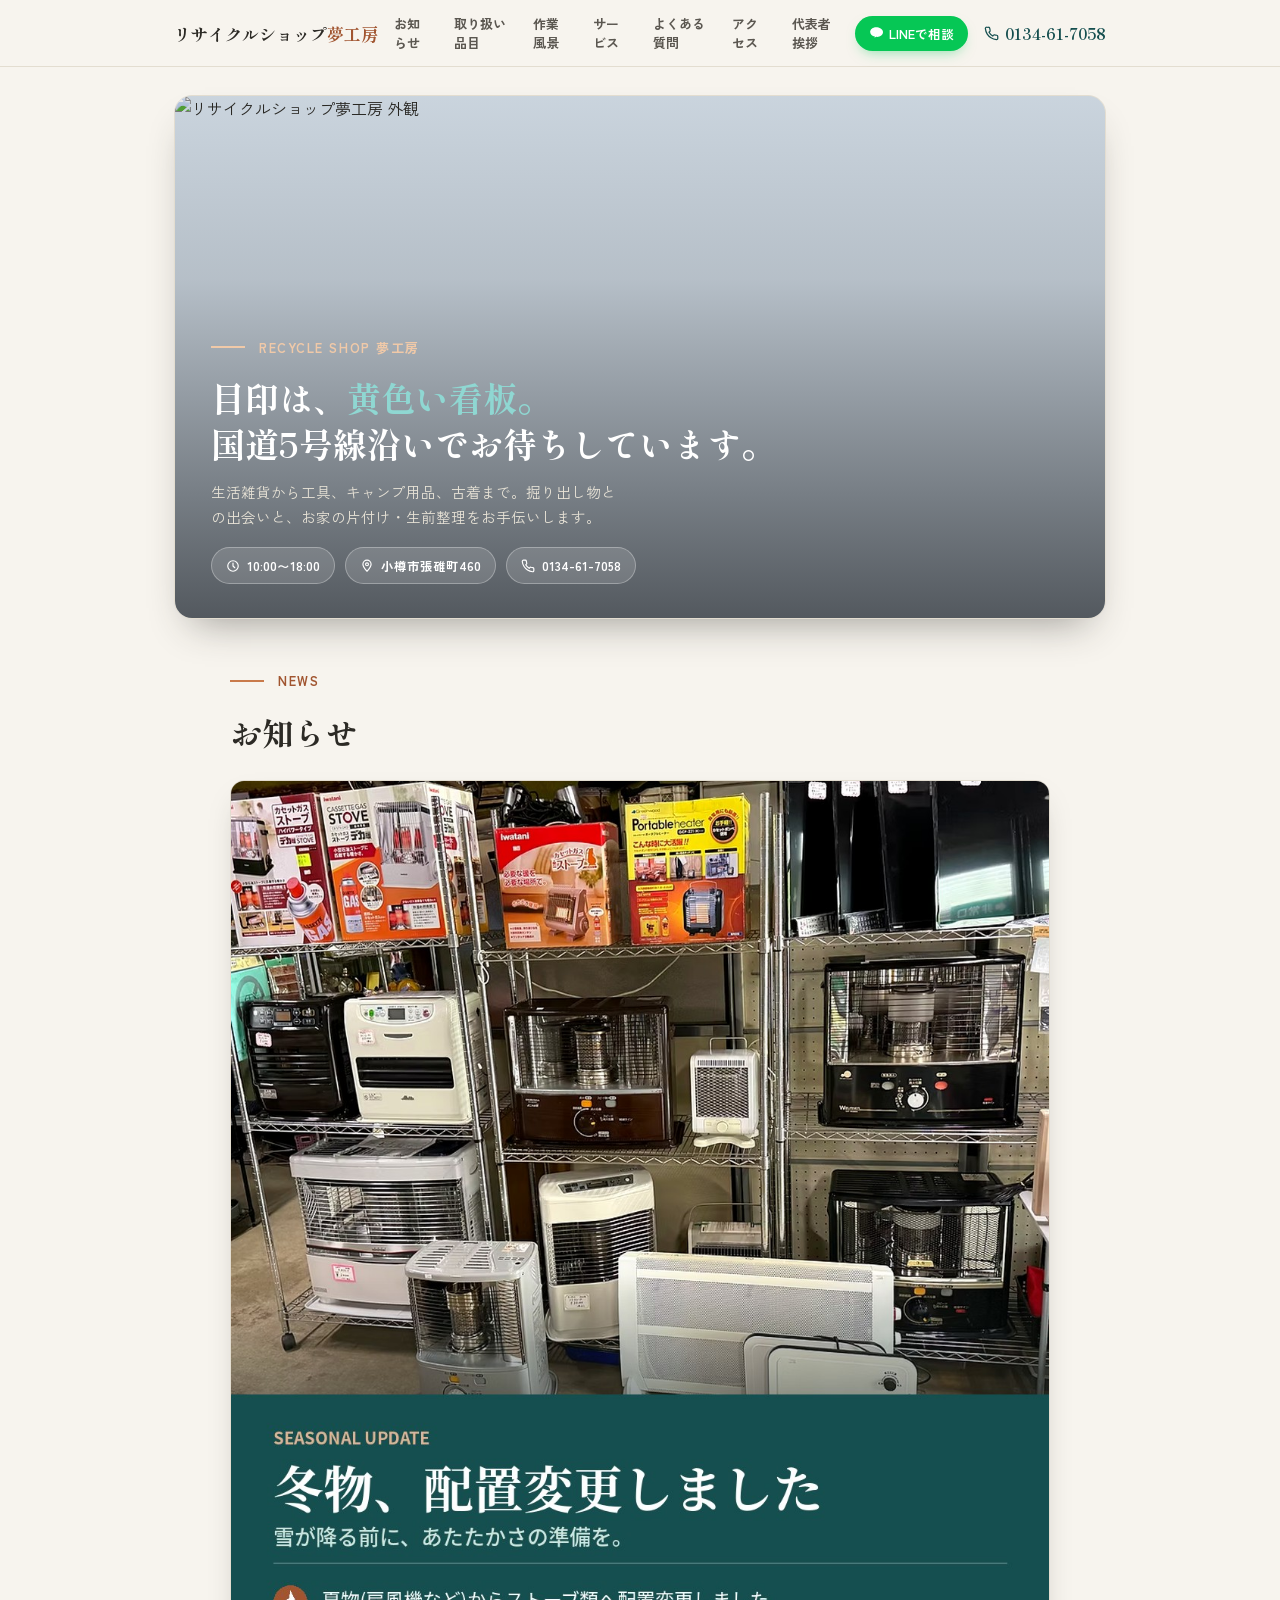
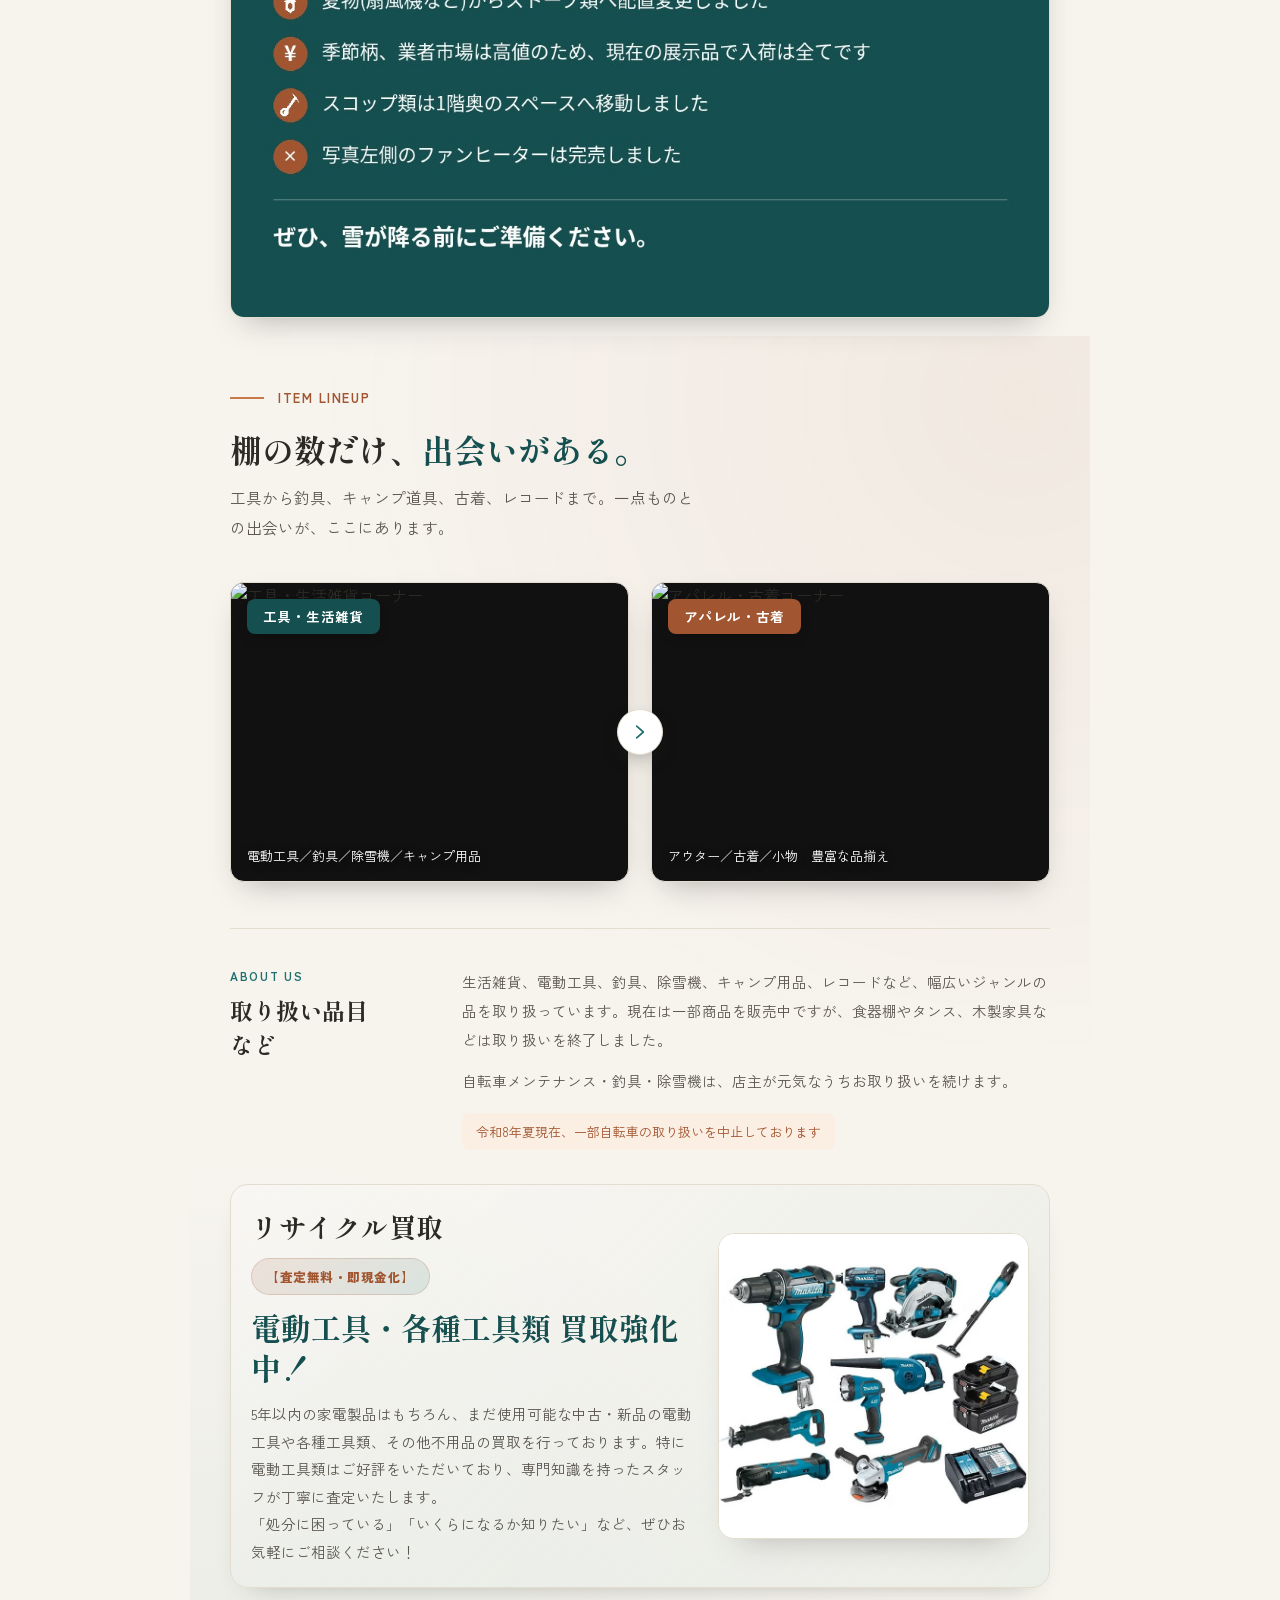
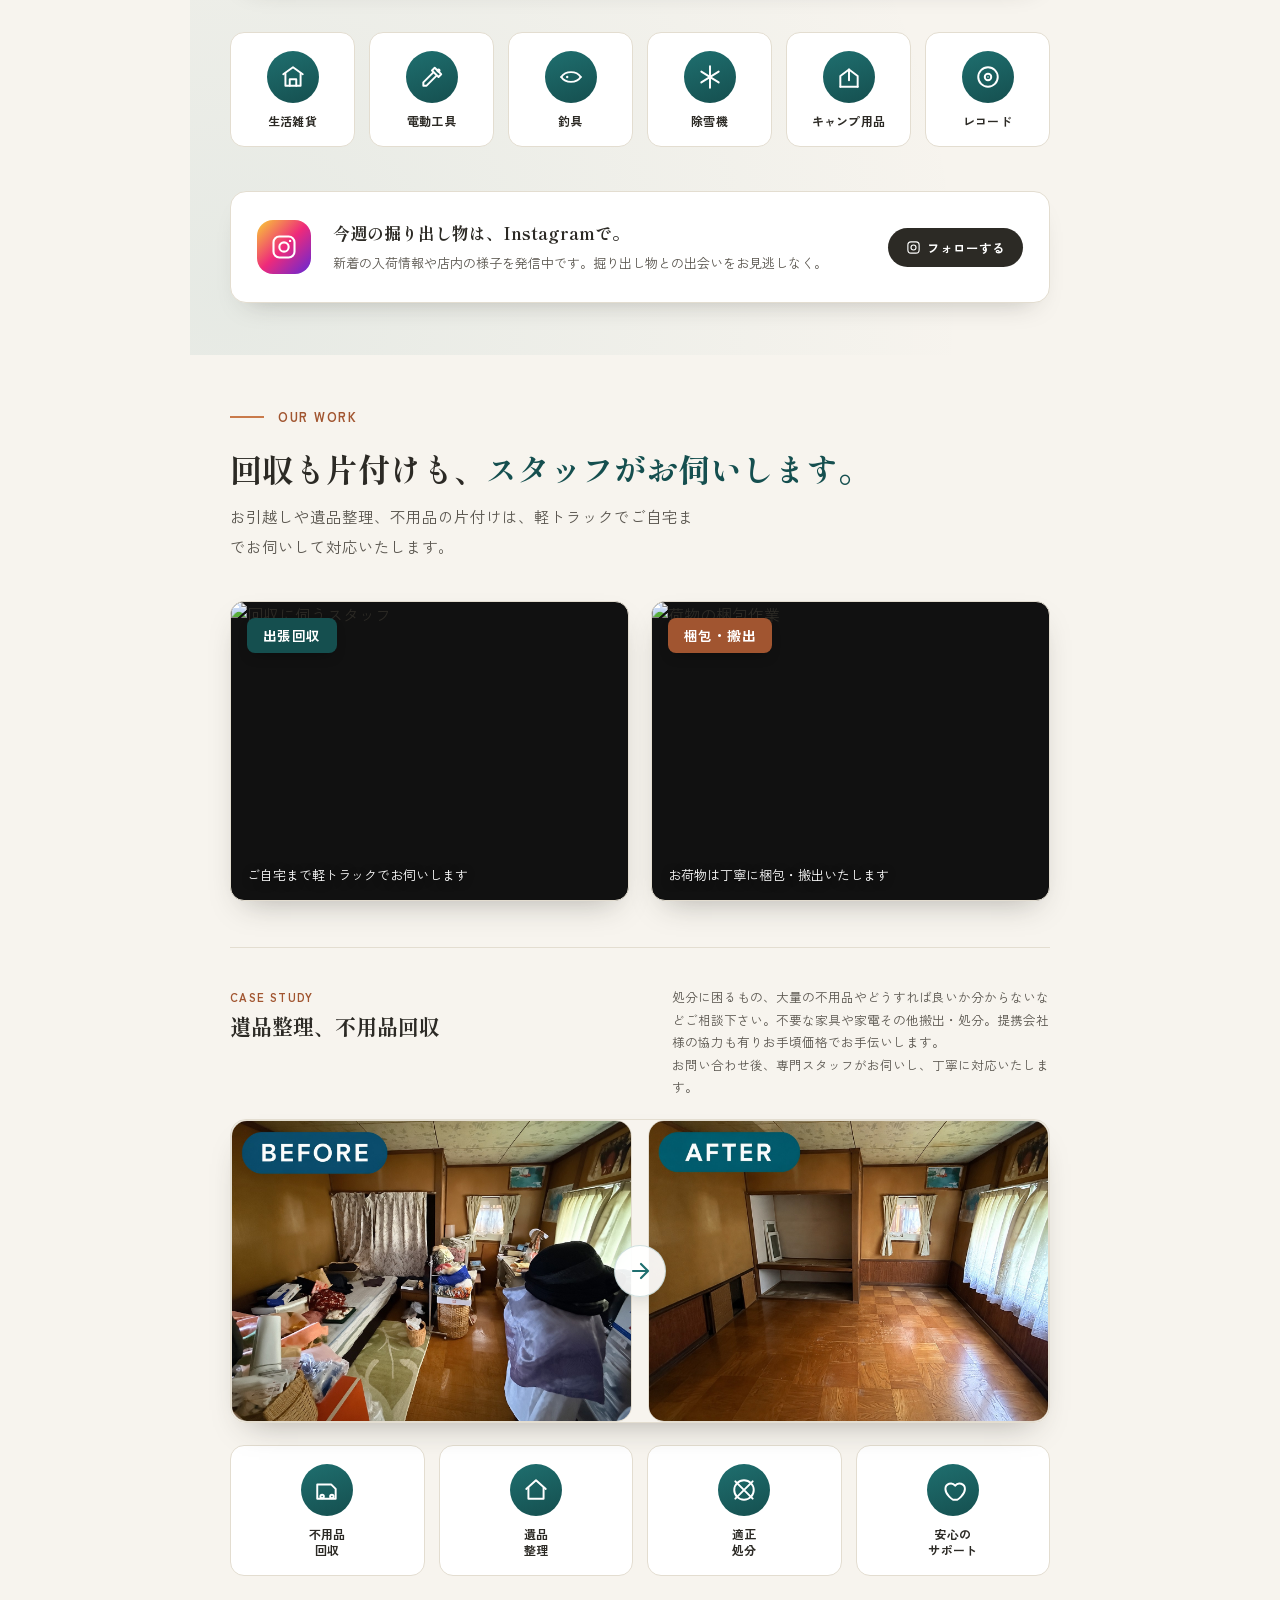
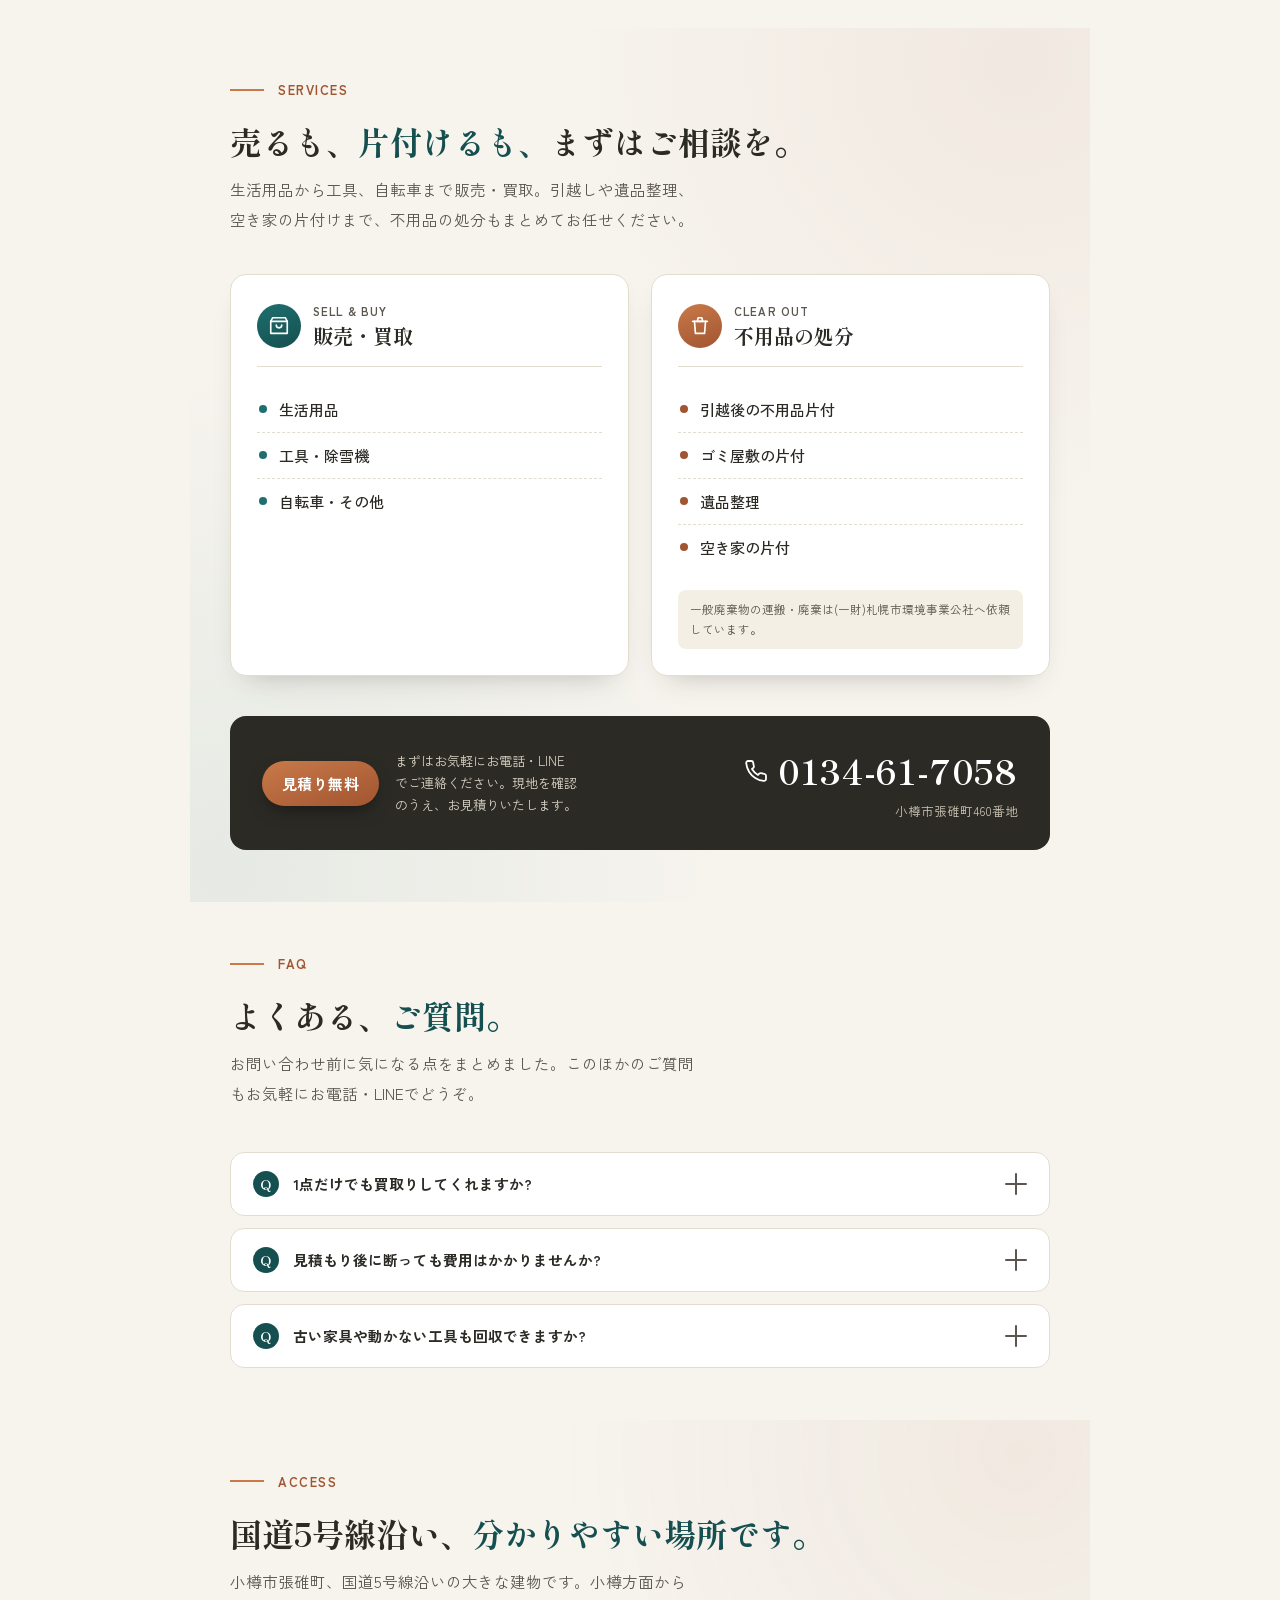
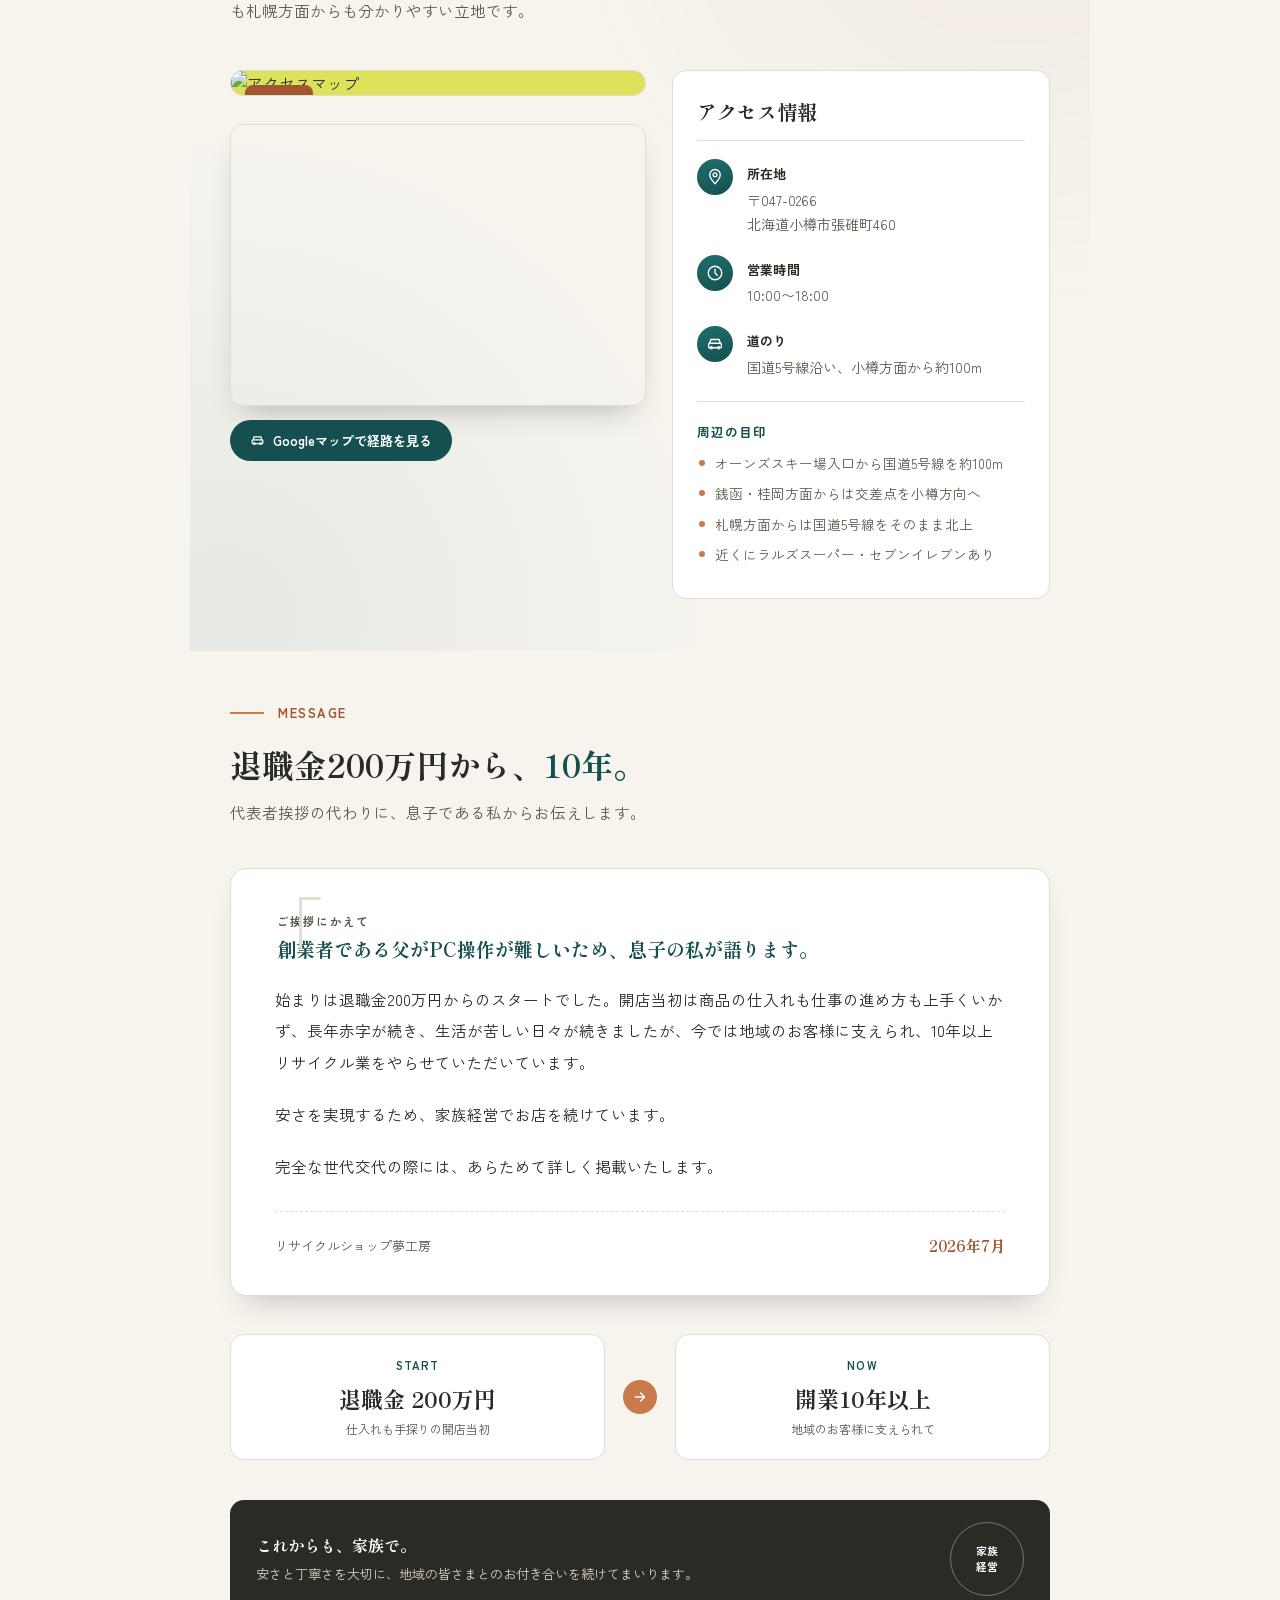
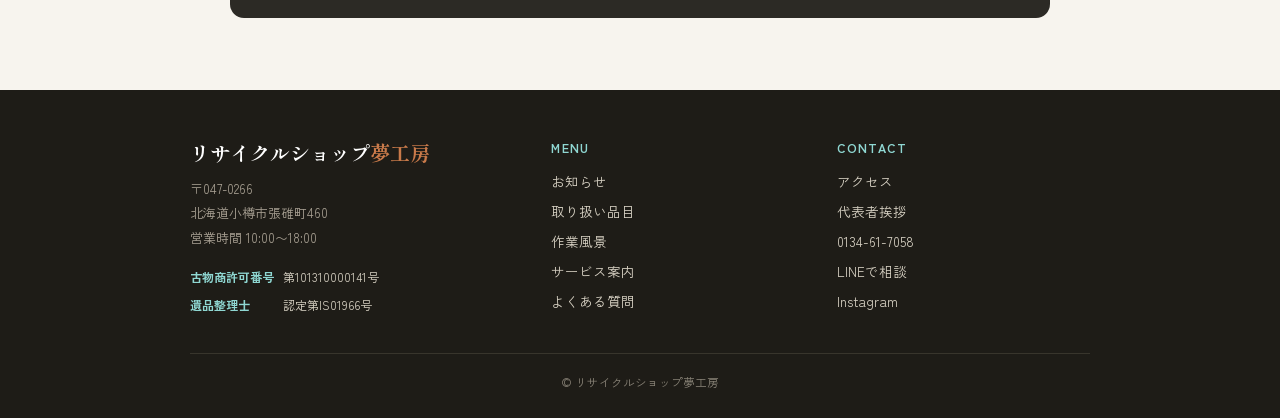
==== index.html @ fe6b925f "fix" ====
<!DOCTYPE html>
<html lang="ja">
<head>
<meta charset="UTF-8">
<meta name="viewport" content="width=device-width, initial-scale=1">
<title>リサイクルショップ夢工房｜北海道小樽市 国道5号線沿い</title>
<meta name="description" content="リサイクルショップ夢工房は北海道小樽市張碓町、国道5号線沿いの家族経営リサイクルショップ。生活雑貨・工具・自転車の販売買取、遺品整理・不用品回収まで、まずはお気軽にご相談ください。">
<link rel="preconnect" href="https://fonts.googleapis.com">
<link rel="preconnect" href="https://fonts.gstatic.com" crossorigin>
<link href="https://fonts.googleapis.com/css2?family=Shippori+Mincho:wght@500;700&family=Zen+Kaku+Gothic+New:wght@400;500;700;900&display=swap" rel="stylesheet">
<link rel="stylesheet" href="style.css">
</head>
<body>

  <div class="topbar">
    <div class="topbar-inner">
      <div class="brand">リサイクルショップ<span>夢工房</span></div>
      <nav class="topnav">
        <a href="#news">お知らせ</a>
        <a href="#items">取り扱い品目</a>
        <a href="#work">作業風景</a>
        <a href="#service">サービス</a>
        <a href="#faq">よくある質問</a>
        <a href="#access">アクセス</a>
        <a href="#message">代表者挨拶</a>
      </nav>
      <div class="top-actions">
        <!-- TODO: LINE公式アカウントのURLに差し替えてください -->
        <a class="line-btn" href="https://line.me/R/ti/p/@YOUR_LINE_ID" target="_blank" rel="noopener">
          <svg viewBox="0 0 24 24"><path d="M12 2C6.48 2 2 5.7 2 10.2c0 3.9 3.44 7.16 8.1 7.86-.13.45-.42 1.55-.48 1.79-.07.3.11.29.24.21.1-.06 1.6-1.08 2.26-1.52.6.08 1.23.13 1.88.13 5.52 0 10-3.7 10-8.47S17.52 2 12 2z"/></svg>
          <span class="line-btn-label">LINEで相談</span>
        </a>
        <a class="top-phone" href="tel:0134617058"><svg viewBox="0 0 24 24" stroke-width="2" fill="none" stroke-linecap="round" stroke-linejoin="round"><path d="M22 16.9v3a2 2 0 01-2.2 2 19.8 19.8 0 01-8.6-3 19.5 19.5 0 01-6-6 19.8 19.8 0 01-3-8.7A2 2 0 014.2 2h3a2 2 0 012 1.7c.1 1 .3 2 .6 3a2 2 0 01-.5 2.1L8 10a16 16 0 006 6l1.2-1.3a2 2 0 012.1-.5c1 .3 2 .5 3 .6a2 2 0 011.7 2z"/></svg>0134-61-7058</a>
      </div>
    </div>
  </div>

  <div class="hero-wrap">
    <div class="hero">
      <img src="images/hero-exterior.jpg" alt="リサイクルショップ夢工房 外観">
      <div class="hero-overlay"></div>
      <div class="hero-content">
        <div class="eyebrow-row"><span class="bar"></span><span class="eyebrow">RECYCLE SHOP 夢工房</span></div>
        <h1>目印は、<span class="accent">黄色い看板。</span><br>国道5号線沿いでお待ちしています。</h1>
        <p>生活雑貨から工具、キャンプ用品、古着まで。掘り出し物との出会いと、お家の片付け・生前整理をお手伝いします。</p>
        <div class="hero-badges">
          <div class="hero-badge"><svg viewBox="0 0 24 24" stroke-width="2" fill="none" stroke-linecap="round" stroke-linejoin="round"><circle cx="12" cy="12" r="9"/><path d="M12 7v5l3 3"/></svg>10:00〜18:00</div>
          <div class="hero-badge"><svg viewBox="0 0 24 24" stroke-width="2" fill="none" stroke-linecap="round" stroke-linejoin="round"><path d="M12 21s7-7.4 7-12a7 7 0 10-14 0c0 4.6 7 12 7 12z"/><circle cx="12" cy="9" r="2.5"/></svg>小樽市張碓町460</div>
          <div class="hero-badge"><svg viewBox="0 0 24 24" stroke-width="2" fill="none" stroke-linecap="round" stroke-linejoin="round"><path d="M22 16.9v3a2 2 0 01-2.2 2 19.8 19.8 0 01-8.6-3 19.5 19.5 0 01-6-6 19.8 19.8 0 01-3-8.7A2 2 0 014.2 2h3a2 2 0 012 1.7c.1 1 .3 2 .6 3a2 2 0 01-.5 2.1L8 10a16 16 0 006 6l1.2-1.3a2 2 0 012.1-.5c1 .3 2 .5 3 .6a2 2 0 011.7 2z"/></svg>0134-61-7058</div>
        </div>
      </div>
    </div>
  </div>

  <!-- ============ お知らせ ============ -->
  <section id="news" class="news-section" aria-labelledby="news-heading">
    <div class="eyebrow-row"><span class="bar"></span><span class="eyebrow">NEWS</span></div>
    <h2 id="news-heading">お知らせ</h2>
    <div class="news-image-frame">
      <img src="images/news.jpg" alt="夢工房からのお知らせ">
    </div>
  </section>

  <!-- ============ 取り扱い品目 ============ -->
  <section id="items" class="sheet bg-accent">
    <div class="eyebrow-row"><span class="bar"></span><span class="eyebrow">ITEM LINEUP</span></div>
    <h2>棚の数だけ、<span class="accent">出会いがある。</span></h2>
    <p class="sub">工具から釣具、キャンプ道具、古着、レコードまで。一点ものとの出会いが、ここにあります。</p>

    <div class="pair">
      <div class="frame">
        <img src="images/items-tools.jpg" alt="工具・生活雑貨コーナー">
        <span class="tag c-teal">工具・生活雑貨</span>
        <span class="cap">電動工具／釣具／除雪機／キャンプ用品</span>
      </div>
      <div class="frame">
        <img src="images/items-apparel.jpg" alt="アパレル・古着コーナー">
        <span class="tag c-rust">アパレル・古着</span>
        <span class="cap">アウター／古着／小物　豊富な品揃え</span>
      </div>
      <div class="center-mark"><svg viewBox="0 0 24 24" stroke="#1f6f6f" stroke-width="2" fill="none" stroke-linecap="round" stroke-linejoin="round"><path d="M8 5l8 7-8 7"/></svg></div>
    </div>

    <div class="desc-block">
      <div class="desc-title"><small>ABOUT US</small>取り扱い品目<br>など</div>
      <div class="desc-body">
        <p>生活雑貨、電動工具、釣具、除雪機、キャンプ用品、レコードなど、幅広いジャンルの品を取り扱っています。現在は一部商品を販売中ですが、食器棚やタンス、木製家具などは取り扱いを終了しました。</p>
        <p>自転車メンテナンス・釣具・除雪機は、店主が元気なうちお取り扱いを続けます。</p>
        <span class="note">令和8年夏現在、一部自転車の取り扱いを中止しております</span>
      </div>
    </div>

    <div class="buy-hero">
      <div class="buy-copy">
        <div class="buy-title">リサイクル買取</div>
        <div class="buy-badge">【査定無料・即現金化】</div>
        <div class="buy-highlight">電動工具・各種工具類 買取強化中！</div>
        <p>5年以内の家電製品はもちろん、まだ使用可能な中古・新品の電動工具や各種工具類、その他不用品の買取を行っております。特に電動工具類はご好評をいただいており、専門知識を持ったスタッフが丁寧に査定いたします。<br>「処分に困っている」「いくらになるか知りたい」など、ぜひお気軽にご相談ください！</p>
      </div>
      <div class="buy-image-wrap">
        <img src="images/kougu.jpg" alt="電動工具・各種工具類 買取強化中">
      </div>
    </div>

    <div class="icon-strip">
      <div class="icon-card"><div class="icon-circle"><svg viewBox="0 0 24 24" stroke-width="1.8" stroke-linecap="round" stroke-linejoin="round"><path d="M3 9.5L12 3l9 6.5"/><path d="M5 9v11h14V9"/><path d="M9 20v-6h6v6"/></svg></div><div class="icon-label">生活雑貨</div></div>
      <div class="icon-card"><div class="icon-circle"><svg viewBox="0 0 24 24" stroke-width="1.8" stroke-linecap="round" stroke-linejoin="round"><path d="M14.5 3.5l6 6-2.5 2.5-6-6z"/><path d="M13 8l-9 9v3h3l9-9"/><circle cx="18" cy="6" r="1"/></svg></div><div class="icon-label">電動工具</div></div>
      <div class="icon-card"><div class="icon-circle"><svg viewBox="0 0 24 24" stroke-width="1.8" stroke-linecap="round" stroke-linejoin="round"><path d="M3 12c4-6 14-6 18 0"/><path d="M21 12c-4 6-14 6-18 0"/><circle cx="8.5" cy="12" r="1.1" fill="#fff" stroke="none"/></svg></div><div class="icon-label">釣具</div></div>
      <div class="icon-card"><div class="icon-circle"><svg viewBox="0 0 24 24" stroke-width="1.8" stroke-linecap="round" stroke-linejoin="round"><path d="M12 2v20M4 7l16 10M20 7L4 17"/></svg></div><div class="icon-label">除雪機</div></div>
      <div class="icon-card"><div class="icon-circle"><svg viewBox="0 0 24 24" stroke-width="1.8" stroke-linecap="round" stroke-linejoin="round"><path d="M4 21V11l8-6 8 6v10"/><path d="M4 21h16"/><path d="M12 5v10"/></svg></div><div class="icon-label">キャンプ用品</div></div>
      <div class="icon-card"><div class="icon-circle"><svg viewBox="0 0 24 24" stroke-width="1.8" stroke-linecap="round" stroke-linejoin="round"><circle cx="12" cy="12" r="9"/><circle cx="12" cy="12" r="3"/><circle cx="12" cy="12" r="0.6" fill="#fff" stroke="none"/></svg></div><div class="icon-label">レコード</div></div>
    </div>

    <!-- ============ Instagram ============ -->
    <div class="insta-panel">
      <div class="insta-icon"><svg viewBox="0 0 24 24" stroke-width="1.8" stroke-linecap="round" stroke-linejoin="round"><rect x="3" y="3" width="18" height="18" rx="5"/><circle cx="12" cy="12" r="4"/><circle cx="17.2" cy="6.8" r="1" fill="#fff" stroke="none"/></svg></div>
      <div class="insta-body">
        <h3>今週の掘り出し物は、Instagramで。</h3>
        <p>新着の入荷情報や店内の様子を発信中です。掘り出し物との出会いをお見逃しなく。</p>
      </div>
      <a class="insta-follow" href="https://www.instagram.com/recycle.yumekoubo/" target="_blank" rel="noopener">
        <svg viewBox="0 0 24 24" width="15" height="15" stroke="#fff" stroke-width="1.8" fill="none"><rect x="3" y="3" width="18" height="18" rx="5"/><circle cx="12" cy="12" r="4"/></svg>
        フォローする
      </a>
    </div>
  </section>

  <!-- ============ 作業風景 ============ -->
  <section id="work" class="sheet">
    <div class="eyebrow-row"><span class="bar"></span><span class="eyebrow">OUR WORK</span></div>
    <h2>回収も片付けも、<span class="accent">スタッフがお伺いします。</span></h2>
    <p class="sub">お引越しや遺品整理、不用品の片付けは、軽トラックでご自宅までお伺いして対応いたします。</p>

    <div class="pair">
      <div class="frame">
        <img src="images/work-pickup.jpg" alt="回収に伺うスタッフ">
        <span class="tag c-teal">出張回収</span>
        <span class="cap">ご自宅まで軽トラックでお伺いします</span>
      </div>
      <div class="frame">
        <img src="images/work-packing.jpg" alt="荷物の梱包作業">
        <span class="tag c-rust">梱包・搬出</span>
        <span class="cap">お荷物は丁寧に梱包・搬出いたします</span>
      </div>
    </div>

    <!-- ============ Before / After ============ -->
    <div class="ba-wrap">
      <div class="ba-head">
        <div class="ba-title"><small>CASE STUDY</small>遺品整理、不用品回収</div>
        <div class="ba-note">処分に困るもの、大量の不用品やどうすれば良いか分からないなどご相談下さい。不要な家具や家電その他搬出・処分。提携会社様の協力も有りお手頃価格でお手伝いします。<br>お問い合わせ後、専門スタッフがお伺いし、丁寧に対応いたします。</div>
      </div>
      <div class="ba-frame">
        <div class="ba-compare-item">
          <img src="images/before.jpg" alt="遺品整理・不用品回収 BEFORE">
        </div>
        <div class="ba-compare-divider" aria-hidden="true">
          <svg viewBox="0 0 24 24" aria-hidden="true"><path d="M5 12h14M13 5l7 7-7 7"/></svg>
        </div>
        <div class="ba-compare-item">
          <img src="images/after.jpg" alt="遺品整理・不用品回収 AFTER">
        </div>
      </div>
      <div class="ba-icons">
        <div class="icon-card"><div class="icon-circle"><svg viewBox="0 0 24 24" stroke-width="1.8" stroke-linecap="round" stroke-linejoin="round"><path d="M3 7h13l4 4v9H3z"/><circle cx="7.5" cy="18" r="1.6"/><circle cx="16.5" cy="18" r="1.6"/></svg></div><div class="icon-label">不用品<br>回収</div></div>
        <div class="icon-card"><div class="icon-circle"><svg viewBox="0 0 24 24" stroke-width="1.8" stroke-linecap="round" stroke-linejoin="round"><path d="M3 11l9-8 9 8"/><path d="M5 10v10h14V10"/></svg></div><div class="icon-label">遺品<br>整理</div></div>
        <div class="icon-card"><div class="icon-circle"><svg viewBox="0 0 24 24" stroke-width="1.8" stroke-linecap="round" stroke-linejoin="round"><path d="M4 4l16 16M4 20L20 4"/><circle cx="12" cy="12" r="9"/></svg></div><div class="icon-label">適正<br>処分</div></div>
        <div class="icon-card"><div class="icon-circle"><svg viewBox="0 0 24 24" stroke-width="1.8" stroke-linecap="round" stroke-linejoin="round"><path d="M12 21s-7-4.5-7-10a5 5 0 019-3 5 5 0 019 3c0 5.5-7 10-7 10z"/></svg></div><div class="icon-label">安心の<br>サポート</div></div>
      </div>
    </div>
  </section>

  <!-- ============ サービス案内 ============ -->
  <section id="service" class="sheet bg-accent">
    <div class="eyebrow-row"><span class="bar"></span><span class="eyebrow">SERVICES</span></div>
    <h2>売るも、<span class="accent">片付けるも、</span>まずはご相談を。</h2>
    <p class="sub">生活用品から工具、自転車まで販売・買取。引越しや遺品整理、空き家の片付けまで、不用品の処分もまとめてお任せください。</p>

    <div class="panels">
      <div class="panel sell">
        <div class="panel-head">
          <div class="panel-icon"><svg viewBox="0 0 24 24" stroke-width="1.8" stroke-linecap="round" stroke-linejoin="round"><path d="M3 7l2-4h14l2 4"/><path d="M3 7h18v13H3z"/><path d="M9 11a3 3 0 006 0"/></svg></div>
          <div class="panel-title"><small>SELL &amp; BUY</small>販売・買取</div>
        </div>
        <ul class="item-list">
          <li><span class="dot"></span>生活用品</li>
          <li><span class="dot"></span>工具・除雪機</li>
          <li><span class="dot"></span>自転車・その他</li>
        </ul>
      </div>
      <div class="panel clear">
        <div class="panel-head">
          <div class="panel-icon"><svg viewBox="0 0 24 24" stroke-width="1.8" stroke-linecap="round" stroke-linejoin="round"><path d="M4 7h16"/><path d="M6 7l1 13h10l1-13"/><path d="M10 3h4l1 4H9z"/></svg></div>
          <div class="panel-title"><small>CLEAR OUT</small>不用品の処分</div>
        </div>
        <ul class="item-list">
          <li><span class="dot"></span>引越後の不用品片付</li>
          <li><span class="dot"></span>ゴミ屋敷の片付</li>
          <li><span class="dot"></span>遺品整理</li>
          <li><span class="dot"></span>空き家の片付</li>
        </ul>
        <div class="note-box">一般廃棄物の運搬・廃棄は(一財)札幌市環境事業公社へ依頼しています。</div>
      </div>
    </div>

    <div class="cta">
      <div class="cta-left">
        <div class="estimate-badge">見積り無料</div>
        <div class="cta-text">まずはお気軽にお電話・LINEでご連絡ください。現地を確認のうえ、お見積りいたします。</div>
      </div>
      <div class="cta-right">
        <a class="phone-lg" href="tel:0134617058"><svg viewBox="0 0 24 24" stroke-width="1.8" stroke-linecap="round" stroke-linejoin="round"><path d="M22 16.9v3a2 2 0 01-2.2 2 19.8 19.8 0 01-8.6-3 19.5 19.5 0 01-6-6 19.8 19.8 0 01-3-8.7A2 2 0 014.2 2h3a2 2 0 012 1.7c.1 1 .3 2 .6 3a2 2 0 01-.5 2.1L8 10a16 16 0 006 6l1.2-1.3a2 2 0 012.1-.5c1 .3 2 .5 3 .6a2 2 0 011.7 2z"/></svg>0134-61-7058</a>
        <div class="addr-sm">小樽市張碓町460番地</div>
      </div>
    </div>
  </section>

  <!-- ============ よくある質問 ============ -->
  <section id="faq" class="sheet">
    <div class="eyebrow-row"><span class="bar"></span><span class="eyebrow">FAQ</span></div>
    <h2>よくある、<span class="accent">ご質問。</span></h2>
    <p class="sub">お問い合わせ前に気になる点をまとめました。このほかのご質問もお気軽にお電話・LINEでどうぞ。</p>

    <div class="faq-list" id="faqList">
      <div class="faq-item">
        <button class="faq-q" type="button">
          <span style="display:flex;align-items:center;gap:14px;"><span class="q-mark">Q</span>1点だけでも買取りしてくれますか?</span>
          <span class="plus"></span>
        </button>
        <div class="faq-a"><div class="faq-a-inner">はい、1点からでも査定いたします。生活用品や工具、自転車など、お気軽にご相談ください。</div></div>
      </div>
      <div class="faq-item">
        <button class="faq-q" type="button">
          <span style="display:flex;align-items:center;gap:14px;"><span class="q-mark">Q</span>見積もり後に断っても費用はかかりませんか?</span>
          <span class="plus"></span>
        </button>
        <div class="faq-a"><div class="faq-a-inner">見積りは無料です。ご納得いただけない場合はお断りいただいても費用は発生しません。</div></div>
      </div>
      <div class="faq-item">
        <button class="faq-q" type="button">
          <span style="display:flex;align-items:center;gap:14px;"><span class="q-mark">Q</span>古い家具や動かない工具も回収できますか?</span>
          <span class="plus"></span>
        </button>
        <div class="faq-a"><div class="faq-a-inner">状態を確認のうえ対応いたします。買取が難しい場合も、不用品の処分としてお引き受けできる場合がありますので、まずはご相談ください。</div></div>
      </div>
    </div>
  </section>

  <!-- ============ アクセス ============ -->
  <section id="access" class="sheet bg-accent">
    <div class="eyebrow-row"><span class="bar"></span><span class="eyebrow">ACCESS</span></div>
    <h2>国道5号線沿い、<span class="accent">分かりやすい場所です。</span></h2>
    <p class="sub">小樽市張碓町、国道5号線沿いの大きな建物です。小樽方面からも札幌方面からも分かりやすい立地です。</p>

    <div class="access-block">
      <div>
        <div class="map-frame">
          <span class="map-tag">案内図</span>
          <img src="images/access-map.jpg" alt="アクセスマップ">
        </div>
        <div class="map-embed-wrap">
          <iframe src="https://www.google.com/maps?q=%E3%80%92047-0266+%E5%8C%97%E6%B5%B7%E9%81%93%E5%B0%8F%E6%A8%BD%E5%B8%82%E5%BC%B5%E7%A2%93%E7%94%BA460+%E3%83%AA%E3%82%B5%E3%82%A4%E3%82%AF%E3%83%AB%E3%82%B7%E3%83%A7%E3%83%83%E3%83%97%E5%A4%A2%E5%B7%A5%E6%88%BF&output=embed" loading="lazy" referrerpolicy="no-referrer-when-downgrade" title="リサイクルショップ夢工房 地図"></iframe>
        </div>
        <a class="route-btn" href="https://maps.app.goo.gl/9vzLq1BFDpXcJ3WL8" target="_blank" rel="noopener">
          <svg viewBox="0 0 24 24" stroke-width="2" fill="none" stroke-linecap="round" stroke-linejoin="round"><path d="M5 11l1.5-5h11L19 11"/><rect x="3.5" y="11" width="17" height="6" rx="1.5"/><circle cx="7" cy="17" r="1.3"/><circle cx="17" cy="17" r="1.3"/></svg>
          Googleマップで経路を見る
        </a>
      </div>
      <div class="details">
        <div class="details-title">アクセス情報</div>
        <div class="d-row">
          <div class="d-icon"><svg viewBox="0 0 24 24" stroke-width="1.8" stroke-linecap="round" stroke-linejoin="round"><path d="M12 21s7-7.4 7-12a7 7 0 10-14 0c0 4.6 7 12 7 12z"/><circle cx="12" cy="9" r="2.5"/></svg></div>
          <div class="d-text"><strong>所在地</strong>〒047-0266<br>北海道小樽市張碓町460</div>
        </div>
        <div class="d-row">
          <div class="d-icon"><svg viewBox="0 0 24 24" stroke-width="1.8" stroke-linecap="round" stroke-linejoin="round"><circle cx="12" cy="12" r="9"/><path d="M12 7v5l3 3"/></svg></div>
          <div class="d-text"><strong>営業時間</strong>10:00〜18:00</div>
        </div>
        <div class="d-row">
          <div class="d-icon"><svg viewBox="0 0 24 24" stroke-width="1.8" stroke-linecap="round" stroke-linejoin="round"><path d="M5 11l1.5-5h11L19 11"/><rect x="3.5" y="11" width="17" height="6" rx="1.5"/><circle cx="7" cy="17" r="1.3"/><circle cx="17" cy="17" r="1.3"/></svg></div>
          <div class="d-text"><strong>道のり</strong>国道5号線沿い、小樽方面から約100m</div>
        </div>
        <div class="route-list">
          <p class="lead">周辺の目印</p>
          <ul>
            <li>オーンズスキー場入口から国道5号線を約100m</li>
            <li>銭函・桂岡方面からは交差点を小樽方向へ</li>
            <li>札幌方面からは国道5号線をそのまま北上</li>
            <li>近くにラルズスーパー・セブンイレブンあり</li>
          </ul>
        </div>
      </div>
    </div>
  </section>

  <!-- ============ 代表者挨拶 ============ -->
  <section id="message" class="sheet">
    <div class="eyebrow-row"><span class="bar"></span><span class="eyebrow">MESSAGE</span></div>
    <h2>退職金200万円から、<span class="accent">10年。</span></h2>
    <p class="sub">代表者挨拶の代わりに、息子である私からお伝えします。</p>

    <div class="message-panel">
      <span class="quote-mark">「</span>
      <div class="msg-label"><small>ご挨拶にかえて</small>創業者である父がPC操作が難しいため、息子の私が語ります。</div>
      <div class="msg-body">
        <p>始まりは退職金200万円からのスタートでした。開店当初は商品の仕入れも仕事の進め方も上手くいかず、長年赤字が続き、生活が苦しい日々が続きましたが、今では地域のお客様に支えられ、10年以上リサイクル業をやらせていただいています。</p>
        <p>安さを実現するため、家族経営でお店を続けています。</p>
        <p>完全な世代交代の際には、あらためて詳しく掲載いたします。</p>
      </div>
      <div class="signoff">
        <div class="signoff-text">リサイクルショップ夢工房</div>
        <div class="signoff-date">2026年7月</div>
      </div>
    </div>

    <div class="timeline">
      <div class="t-card"><div class="t-label">START</div><div class="t-value">退職金 200万円</div><div class="t-sub">仕入れも手探りの開店当初</div></div>
      <div class="t-arrow"><svg viewBox="0 0 24 24" stroke-width="2" fill="none" stroke-linecap="round" stroke-linejoin="round"><path d="M5 12h14M13 6l6 6-6 6"/></svg></div>
      <div class="t-card"><div class="t-label">NOW</div><div class="t-value">開業10年以上</div><div class="t-sub">地域のお客様に支えられて</div></div>
    </div>

    <div class="footer-strip">
      <div class="msg"><strong>これからも、家族で。</strong>安さと丁寧さを大切に、地域の皆さまとのお付き合いを続けてまいります。</div>
      <div class="badge">家族<br>経営</div>
    </div>
  </section>

  <!-- ============ Site footer ============ -->
  <footer class="site-footer">
    <div class="site-footer-inner">
      <div>
        <div class="sf-brand">リサイクルショップ<span>夢工房</span></div>
        <div class="sf-text">〒047-0266<br>北海道小樽市張碓町460<br>営業時間 10:00〜18:00</div>
        <div class="sf-license">
          <div><span class="sf-label">古物商許可番号</span> 第101310000141号</div>
          <div><span class="sf-label">遺品整理士</span> 認定第IS01966号</div>
        </div>
      </div>
      <div class="sf-col">
        <h4>MENU</h4>
        <a href="#news">お知らせ</a>
        <a href="#items">取り扱い品目</a>
        <a href="#work">作業風景</a>
        <a href="#service">サービス案内</a>
        <a href="#faq">よくある質問</a>
      </div>
      <div class="sf-col">
        <h4>CONTACT</h4>
        <a href="#access">アクセス</a>
        <a href="#message">代表者挨拶</a>
        <a href="tel:0134617058">0134-61-7058</a>
        <!-- TODO: LINE/Instagramの実URLに差し替えてください -->
        <a href="https://line.me/R/ti/p/@YOUR_LINE_ID" target="_blank" rel="noopener">LINEで相談</a>
        <a href="https://www.instagram.com/recycle.yumekoubo/" target="_blank" rel="noopener">Instagram</a>
      </div>
    </div>
    <div class="sf-bottom">&copy; リサイクルショップ夢工房</div>
  </footer>

  <!-- ============ Sticky mobile action bar ============ -->
  <div class="mobile-bar">
    <div class="mobile-bar-inner">
      <a class="mb-call" href="tel:0134617058">
        <svg viewBox="0 0 24 24" stroke-width="2" fill="none" stroke-linecap="round" stroke-linejoin="round"><path d="M22 16.9v3a2 2 0 01-2.2 2 19.8 19.8 0 01-8.6-3 19.5 19.5 0 01-6-6 19.8 19.8 0 01-3-8.7A2 2 0 014.2 2h3a2 2 0 012 1.7c.1 1 .3 2 .6 3a2 2 0 01-.5 2.1L8 10a16 16 0 006 6l1.2-1.3a2 2 0 012.1-.5c1 .3 2 .5 3 .6a2 2 0 011.7 2z"/></svg>
        電話
      </a>
      <!-- TODO: LINE公式アカウントのURLに差し替えてください -->
      <a class="mb-line" href="https://line.me/R/ti/p/@YOUR_LINE_ID" target="_blank" rel="noopener">
        <svg viewBox="0 0 24 24"><path d="M12 2C6.48 2 2 5.7 2 10.2c0 3.9 3.44 7.16 8.1 7.86-.13.45-.42 1.55-.48 1.79-.07.3.11.29.24.21.1-.06 1.6-1.08 2.26-1.52.6.08 1.23.13 1.88.13 5.52 0 10-3.7 10-8.47S17.52 2 12 2z"/></svg>
        LINEで相談
      </a>
      <a class="mb-map" href="https://maps.app.goo.gl/9vzLq1BFDpXcJ3WL8" target="_blank" rel="noopener">
        <svg viewBox="0 0 24 24" stroke-width="2" fill="none" stroke-linecap="round" stroke-linejoin="round"><path d="M12 21s7-7.4 7-12a7 7 0 10-14 0c0 4.6 7 12 7 12z"/><circle cx="12" cy="9" r="2.5"/></svg>
        地図
      </a>
      <button class="mb-menu" type="button" aria-expanded="false" aria-controls="mobileMenu">
        <span class="hamburger-icon" aria-hidden="true"><span></span><span></span><span></span></span>
        メニュー
      </button>
    </div>
  </div>

  <div class="mobile-menu" id="mobileMenu" aria-hidden="true">
    <div class="mobile-menu-panel" role="dialog" aria-modal="true" aria-label="メニュー">
      <div class="mobile-menu-head">
        <strong>MENU</strong>
        <button class="mobile-menu-close" type="button" aria-label="メニューを閉じる">&times;</button>
      </div>
      <nav class="mobile-menu-links">
        <a href="#news">お知らせ</a>
        <a href="#items">取り扱い品目</a>
        <a href="#work">作業風景</a>
        <a href="#service">サービス</a>
        <a href="#faq">よくある質問</a>
        <a href="#access">アクセス</a>
        <a href="#message">代表者挨拶</a>
      </nav>
    </div>
  </div>

  <script src="script.js"></script>
</body>
</html>
---- style.css ----
:root{
    --cream:#f7f4ee;
    --panel:#ffffff;
    --ink:#2c2a25;
    --ink-soft:#5b5750;
    --teal:#1f6f6f;
    --teal-deep:#154f4f;
    --rust:#a15530;
    --rust-soft:#c97a4a;
    --line:#e3ddd0;
  }
  *{box-sizing:border-box;}
  html{scroll-behavior:smooth;}
  body{
    margin:0;
    background:var(--cream);
    font-family:'Zen Kaku Gothic New', sans-serif;
    color:var(--ink);
  }
  a{color:inherit;}
  img{max-width:100%;}

  /* ============ Top bar ============ */
  .topbar{
    position:sticky;
    top:0;
    z-index:50;
    background:rgba(247,244,238,0.94);
    backdrop-filter:blur(6px);
    border-bottom:1px solid var(--line);
  }
  .topbar-inner{
    max-width:980px;
    margin:0 auto;
    padding:14px 24px;
    display:flex;
    align-items:center;
    justify-content:space-between;
    gap:16px;
  }
  .brand{
    font-family:'Shippori Mincho', serif;
    font-weight:700;
    font-size:17px;
    color:var(--ink);
    white-space:nowrap;
  }
  .brand span{ color:var(--rust); }
  .topnav{
    display:flex;
    gap:22px;
    font-size:13px;
    font-weight:700;
  }
  .topnav a{ text-decoration:none; color:var(--ink-soft); }
  .topnav a:hover{ color:var(--teal-deep); }
  .top-phone{
    display:flex; align-items:center; gap:6px;
    font-family:'Shippori Mincho', serif;
    font-weight:700; font-size:15px;
    color:var(--teal-deep);
    white-space:nowrap;
    text-decoration:none;
  }
  .top-phone svg{ width:15px; height:15px; stroke:var(--teal-deep); fill:none; }
  @media (max-width:760px){ .topnav{ display:none; } }

  .sheet{
    max-width:900px;
    margin:0 auto;
    padding:52px 40px;
  }
  .sheet.bg-accent{
    background:
      radial-gradient(circle at 92% 4%, rgba(161,85,48,0.07), transparent 40%),
      radial-gradient(circle at 4% 96%, rgba(31,111,111,0.08), transparent 42%);
  }

  .eyebrow-row{ display:flex; align-items:center; gap:14px; margin-bottom:18px; }
  .eyebrow-row .bar{ width:34px; height:2px; background:var(--rust-soft); }
  .eyebrow{ font-size:13px; letter-spacing:.12em; color:var(--rust); font-weight:700; }
  h1{ font-family:'Shippori Mincho', serif; font-weight:700; font-size:38px; line-height:1.55; margin:0 0 10px; }
  h2{ font-family:'Shippori Mincho', serif; font-weight:700; font-size:32px; line-height:1.5; margin:0 0 10px; }
  .accent{ color:var(--teal-deep); }
  .sub{ font-size:15.5px; color:var(--ink-soft); line-height:1.9; margin:0 0 40px; max-width:58ch; }

  /* ============ News ============ */
  .news-section{
    max-width:900px;
    margin:0 auto;
    padding:52px 40px 18px;
  }
  .news-section h2{ margin-bottom:24px; }
  .news-image-frame{
    overflow:hidden;
    border:1px solid var(--line);
    border-radius:14px;
    background:var(--panel);
    box-shadow:0 14px 30px -14px rgba(44,42,37,0.35);
  }
  .news-image-frame img{ width:100%; display:block; height:auto; }
  @media (max-width:640px){
    .news-section{ padding:40px 20px 12px; }
  }

  /* ============ Hero ============ */
  .hero-wrap{ max-width:980px; margin:0 auto; padding:28px 24px 0; }
  .hero{
    position:relative;
    border-radius:18px;
    overflow:hidden;
    box-shadow:0 20px 38px -18px rgba(44,42,37,0.45);
    border:1px solid var(--line);
    aspect-ratio:16 / 9;
    background:#dfeaf4;
  }
  .hero img{
    width:100%;
    height:100%;
    display:block;
    object-fit:cover;
    object-position:center;
  }
  .hero-overlay{
    position:absolute; inset:0;
    background:linear-gradient(180deg, rgba(17,20,24,.10) 0%, rgba(17,20,24,.20) 35%, rgba(17,20,24,.68) 100%);
  }
  .hero-content{
    position:absolute; left:0; right:0; bottom:0;
    padding:34px 36px;
    color:#fff;
    box-sizing:border-box;
  }
  .hero-content .eyebrow{ color:#f0c9a8; }
  .hero-content .eyebrow-row .bar{ background:#f0c9a8; }
  .hero-content h1{ color:#fff; font-size:34px; margin-bottom:12px; line-height:1.35; }
  .hero-content h1 .accent{ color:#8fd7d2; }
  .hero-content p{ font-size:14.5px; line-height:1.75; color:#e7e2d6; max-width:52ch; margin:0 0 18px; }
  .hero-badges{ display:flex; gap:10px; flex-wrap:wrap; }
  .hero-badge{
    display:flex; align-items:center; gap:7px;
    background:rgba(255,255,255,.14);
    border:1px solid rgba(255,255,255,.3);
    padding:8px 14px; border-radius:999px;
    font-size:12.5px; font-weight:700; color:#fff;
  }
  .hero-badge svg{ width:14px; height:14px; stroke:#fff; fill:none; }
  @media (max-width:640px){
    .hero-wrap{ padding:18px 16px 0; }
    .hero{
      border-radius:14px;
      aspect-ratio:16 / 9.2;
      max-height:420px;
      min-height:240px;
    }
    .hero-content{
      left:10px;
      right:10px;
      bottom:10px;
      width:auto;
      padding:12px 12px 14px;
      box-sizing:border-box;
    }
    .hero-content .eyebrow-row{ gap:8px; margin-bottom:6px; }
    .hero-content .eyebrow-row .bar{ width:24px; }
    .hero-content h1{ font-size:clamp(20px, 5.4vw, 26px); line-height:1.2; margin-bottom:8px; }
    .hero-content p{ font-size:11.5px; line-height:1.48; margin:0 0 10px; max-width:none; }
    .hero-badges{ gap:6px; }
    .hero-badge{ padding:6px 9px; font-size:10.5px; }
  }

  /* ============ Photo pair (item lineup / work scenes) ============ */
  .pair{ display:grid; grid-template-columns:1fr 1fr; gap:22px; position:relative; }
  .frame{ position:relative; border-radius:14px; overflow:hidden; box-shadow:0 14px 30px -14px rgba(44,42,37,0.35); border:1px solid var(--line); background:#111; }
  .frame img{ width:100%; height:100%; display:block; object-fit:cover; aspect-ratio:4/3; }
  .tag{ position:absolute; top:16px; left:16px; padding:7px 16px 8px; border-radius:8px; font-size:13.5px; font-weight:700; letter-spacing:.03em; color:#fff; box-shadow:0 6px 14px -6px rgba(0,0,0,.4); }
  .tag.c-teal{ background:var(--teal-deep); }
  .tag.c-rust{ background:var(--rust); }
  .cap{ position:absolute; left:16px; right:16px; bottom:14px; color:#fff; font-size:13px; line-height:1.6; text-shadow:0 2px 8px rgba(0,0,0,.55); }
  .center-mark{ position:absolute; left:50%; top:50%; transform:translate(-50%,-50%); width:46px; height:46px; border-radius:50%; background:var(--panel); display:flex; align-items:center; justify-content:center; box-shadow:0 8px 20px -6px rgba(44,42,37,0.4); z-index:3; border:1px solid var(--line); }
  .center-mark svg{ width:20px; height:20px; }
  @media (max-width:640px){ .pair{ grid-template-columns:1fr; } .center-mark{ display:none; } }

  /* ============ Description block ============ */
  .desc-block{ margin-top:46px; display:grid; grid-template-columns:200px 1fr; gap:32px; padding-top:38px; border-top:1px solid var(--line); }
  .desc-title{ font-family:'Shippori Mincho', serif; font-size:23px; font-weight:700; line-height:1.5; }
  .desc-title small{ display:block; font-family:'Zen Kaku Gothic New',sans-serif; font-size:12px; font-weight:700; letter-spacing:.14em; color:var(--teal); margin-bottom:8px; }
  .desc-body p{ margin:0 0 12px; font-size:14.5px; line-height:2.0; color:var(--ink-soft); }
  .desc-body p:last-child{ margin-bottom:0; }
  .desc-body .note{ font-size:13px; color:var(--rust); background:#fbeee3; display:inline-block; padding:9px 14px; border-radius:8px; margin-top:6px; }
  @media (max-width:640px){ .desc-block{ grid-template-columns:1fr; gap:14px; } }

  .buy-hero{
    margin-top:34px;
    display:grid;
    grid-template-columns:1.35fr 0.95fr;
    gap:24px;
    padding:22px 20px;
    border:1px solid var(--line);
    border-radius:18px;
    background:linear-gradient(135deg, rgba(255,255,255,0.28), rgba(31,111,111,0.05));
    box-shadow:0 14px 28px -22px rgba(44,42,37,0.45);
    align-items:center;
  }
  .buy-copy{ display:flex; flex-direction:column; gap:12px; }
  .buy-title{
    font-family:'Shippori Mincho', serif;
    font-size:clamp(24px, 2.1vw, 34px);
    font-weight:700;
    color:var(--ink);
    letter-spacing:.02em;
  }
  .buy-badge{
    display:inline-flex;
    align-items:center;
    width:max-content;
    max-width:100%;
    padding:8px 14px;
    border-radius:999px;
    background:linear-gradient(135deg, rgba(161,85,48,0.12), rgba(31,111,111,0.12));
    border:1px solid rgba(161,85,48,0.2);
    color:var(--rust);
    font-size:12.5px;
    font-weight:800;
    letter-spacing:.04em;
  }
  .buy-highlight{
    font-family:'Shippori Mincho', serif;
    font-size:clamp(22px, 2.5vw, 30px);
    font-weight:700;
    line-height:1.35;
    color:var(--teal-deep);
  }
  .buy-copy p{
    margin:0;
    font-size:14.5px;
    line-height:1.9;
    color:var(--ink-soft);
  }
  .buy-image-wrap{
    overflow:hidden;
    border-radius:16px;
    border:1px solid var(--line);
    background:#fff;
    box-shadow:0 18px 32px -22px rgba(44,42,37,0.35);
    min-height:220px;
  }
  .buy-image-wrap img{
    display:block;
    width:100%;
    height:100%;
    object-fit:cover;
  }

  /* ============ Icon strip ============ */
  .icon-strip{ margin-top:44px; display:grid; grid-template-columns:repeat(6,1fr); gap:14px; }
  .icon-card{ background:var(--panel); border:1px solid var(--line); border-radius:14px; padding:18px 8px 16px; text-align:center; display:flex; flex-direction:column; align-items:center; gap:10px; }
  .icon-circle{ width:52px; height:52px; border-radius:50%; background:linear-gradient(160deg, var(--teal) 0%, var(--teal-deep) 100%); display:flex; align-items:center; justify-content:center; }
  .icon-circle svg{ width:26px; height:26px; stroke:#fff; fill:none; }
  .icon-label{ font-size:12px; font-weight:700; color:var(--ink); letter-spacing:.02em; line-height:1.4; }
  @media (max-width:640px){
    .buy-hero{ grid-template-columns:1fr; gap:18px; padding:16px 14px; }
    .buy-badge{ font-size:11px; }
    .buy-title{ font-size:26px; }
    .buy-highlight{ font-size:clamp(20px, 6vw, 24px); }
    .buy-copy p{ font-size:12.5px; line-height:1.75; }
    .buy-image-wrap{ min-height:180px; }
    .icon-strip{ grid-template-columns:repeat(3,1fr); }
  }

  /* ============ Service panels ============ */
  .panels{ display:grid; grid-template-columns:1fr 1fr; gap:22px; }
  .panel{ background:var(--panel); border:1px solid var(--line); border-radius:16px; padding:28px 26px 26px; box-shadow:0 14px 28px -18px rgba(44,42,37,0.35); }
  .panel-head{ display:flex; align-items:center; gap:12px; margin-bottom:20px; padding-bottom:16px; border-bottom:1px solid var(--line); }
  .panel-icon{ width:44px; height:44px; border-radius:50%; display:flex; align-items:center; justify-content:center; flex-shrink:0; }
  .panel.sell .panel-icon{ background:linear-gradient(160deg, var(--teal) 0%, var(--teal-deep) 100%); }
  .panel.clear .panel-icon{ background:linear-gradient(160deg, var(--rust-soft) 0%, var(--rust) 100%); }
  .panel-icon svg{ width:22px; height:22px; stroke:#fff; fill:none; }
  .panel-title{ font-family:'Shippori Mincho', serif; font-weight:700; font-size:20px; }
  .panel-title small{ display:block; font-family:'Zen Kaku Gothic New', sans-serif; font-size:11.5px; font-weight:700; letter-spacing:.1em; color:var(--ink-soft); margin-bottom:2px; }
  .item-list{ margin:0; padding:0; list-style:none; }
  .item-list li{ display:flex; align-items:center; gap:12px; font-size:15px; font-weight:500; color:var(--ink); padding:12px 2px; border-bottom:1px dashed var(--line); }
  .item-list li:last-child{ border-bottom:none; }
  .dot{ width:8px; height:8px; border-radius:50%; flex-shrink:0; }
  .panel.sell .dot{ background:var(--teal); }
  .panel.clear .dot{ background:var(--rust); }
  .note-box{ margin-top:20px; font-size:11.5px; line-height:1.7; color:var(--ink-soft); background:#f3efe4; border-radius:8px; padding:10px 12px; }
  @media (max-width:640px){ .panels{ grid-template-columns:1fr; } }

  /* ============ CTA strip ============ */
  .cta{ margin-top:40px; background:var(--ink); border-radius:16px; padding:30px 32px; display:flex; align-items:center; justify-content:space-between; gap:24px; color:#f2ede2; }
  .cta-left{ display:flex; align-items:center; gap:16px; }
  .estimate-badge{ flex-shrink:0; background:linear-gradient(160deg, var(--rust-soft) 0%, var(--rust) 100%); color:#fff; font-weight:700; font-size:15px; letter-spacing:.03em; padding:12px 20px; border-radius:999px; box-shadow:0 8px 18px -6px rgba(0,0,0,.5); white-space:nowrap; }
  .cta-text{ font-size:13px; line-height:1.7; color:#d8d2c4; max-width:26ch; }
  .cta-right{ text-align:right; }
  .phone-lg{ display:flex; align-items:center; gap:10px; justify-content:flex-end; font-family:'Shippori Mincho', serif; font-weight:700; font-size:34px; color:#fff; letter-spacing:.02em; text-decoration:none; }
  .phone-lg svg{ width:24px; height:24px; stroke:#fff; fill:none; }
  .addr-sm{ margin-top:6px; font-size:12.5px; color:#c9c2b3; }
  @media (max-width:640px){
    .cta{ flex-direction:column; align-items:flex-start; }
    .cta-right{ text-align:left; width:100%; }
    .phone-lg{ justify-content:flex-start; font-size:26px; }
  }

  /* ============ Access block ============ */
  .access-block{ margin-top:44px; display:grid; grid-template-columns:1.1fr 1fr; gap:26px; align-items:start; }
  .map-frame{ position:relative; border-radius:14px; overflow:hidden; border:1px solid var(--line); box-shadow:0 14px 28px -14px rgba(44,42,37,0.35); background:#dce35a; }
  .map-frame img{ width:100%; display:block; }
  .map-tag{ position:absolute; top:14px; left:14px; padding:6px 14px 7px; border-radius:8px; background:var(--rust); color:#fff; font-size:12.5px; font-weight:700; letter-spacing:.03em; box-shadow:0 6px 14px -6px rgba(0,0,0,.4); }
  .details{ background:var(--panel); border:1px solid var(--line); border-radius:14px; padding:26px 24px; }
  .details-title{ font-family:'Shippori Mincho', serif; font-size:20px; font-weight:700; margin:0 0 18px; padding-bottom:14px; border-bottom:1px solid var(--line); }
  .d-row{ display:flex; gap:14px; margin-bottom:18px; align-items:flex-start; }
  .d-row:last-child{ margin-bottom:0; }
  .d-icon{ flex-shrink:0; width:36px; height:36px; border-radius:50%; background:linear-gradient(160deg, var(--teal) 0%, var(--teal-deep) 100%); display:flex; align-items:center; justify-content:center; }
  .d-icon svg{ width:18px; height:18px; stroke:#fff; fill:none; }
  .d-text{ font-size:14px; line-height:1.75; color:var(--ink-soft); padding-top:4px; }
  .d-text strong{ display:block; color:var(--ink); font-size:13px; font-weight:700; margin-bottom:2px; letter-spacing:.02em; }
  .route-list{ margin-top:22px; padding-top:20px; border-top:1px solid var(--line); }
  .route-list p.lead{ font-size:12.5px; font-weight:700; color:var(--teal-deep); letter-spacing:.08em; margin:0 0 10px; }
  .route-list ul{ margin:0; padding:0; list-style:none; }
  .route-list li{ font-size:13.5px; color:var(--ink-soft); line-height:1.8; padding-left:18px; position:relative; margin-bottom:6px; }
  .route-list li::before{ content:''; position:absolute; left:2px; top:9px; width:6px; height:6px; border-radius:50%; background:var(--rust-soft); }
  @media (max-width:640px){ .access-block{ grid-template-columns:1fr; } }

  /* ============ Message panel ============ */
  .message-panel{ position:relative; background:var(--panel); border:1px solid var(--line); border-radius:16px; padding:44px 44px 38px; box-shadow:0 16px 30px -18px rgba(44,42,37,0.35); }
  .quote-mark{ position:absolute; top:22px; left:30px; font-family:'Shippori Mincho', serif; font-size:64px; line-height:1; color:var(--line); user-select:none; }
  .msg-label{ font-family:'Shippori Mincho', serif; font-size:19px; font-weight:700; color:var(--teal-deep); margin:0 0 22px; padding-left:2px; }
  .msg-label small{ display:block; font-family:'Zen Kaku Gothic New', sans-serif; font-size:11.5px; font-weight:700; letter-spacing:.1em; color:var(--ink-soft); margin-bottom:6px; }
  .msg-body p{ font-size:15.5px; line-height:2.05; color:var(--ink); margin:0 0 20px; }
  .msg-body p:last-child{ margin-bottom:0; }
  .signoff{ margin-top:28px; padding-top:22px; border-top:1px dashed var(--line); display:flex; align-items:center; justify-content:space-between; gap:16px; flex-wrap:wrap; }
  .signoff-text{ font-size:13px; color:var(--ink-soft); line-height:1.8; }
  .signoff-date{ font-family:'Shippori Mincho', serif; font-size:15px; font-weight:700; color:var(--rust); white-space:nowrap; }
  @media (max-width:640px){ .message-panel{ padding:34px 22px 28px; } }

  .timeline{ margin-top:38px; display:grid; grid-template-columns:1fr auto 1fr; align-items:center; gap:18px; }
  .t-card{ background:var(--panel); border:1px solid var(--line); border-radius:14px; padding:22px 20px; text-align:center; }
  .t-card .t-label{ font-size:11.5px; font-weight:700; letter-spacing:.1em; color:var(--teal-deep); margin-bottom:10px; }
  .t-card .t-value{ font-family:'Shippori Mincho', serif; font-size:22px; font-weight:700; color:var(--ink); line-height:1.4; }
  .t-card .t-sub{ margin-top:6px; font-size:12px; color:var(--ink-soft); }
  .t-arrow{ width:34px; height:34px; border-radius:50%; background:var(--rust-soft); display:flex; align-items:center; justify-content:center; flex-shrink:0; }
  .t-arrow svg{ width:16px; height:16px; stroke:#fff; }
  @media (max-width:640px){ .timeline{ grid-template-columns:1fr; } .t-arrow{ transform:rotate(90deg); margin:0 auto; } }

  /* ============ Generic footer strip (small, in-section) ============ */
  .footer-strip{ margin-top:40px; display:flex; align-items:center; justify-content:space-between; gap:20px; padding:22px 26px; background:var(--ink); border-radius:14px; color:#f2ede2; }
  .footer-strip .msg strong{ display:block; font-family:'Shippori Mincho', serif; font-size:16px; color:#fff; margin-bottom:4px; font-weight:700; }
  .footer-strip .msg{ font-size:13px; line-height:1.75; color:#d8d2c4; }
  .badge{ flex-shrink:0; width:74px; height:74px; border-radius:50%; border:1.5px solid rgba(255,255,255,.35); display:flex; align-items:center; justify-content:center; text-align:center; font-size:11px; line-height:1.4; color:#fff; font-weight:700; letter-spacing:.04em; }
  @media (max-width:640px){ .footer-strip{ flex-direction:column; text-align:center; } }

  /* ============ Site footer ============ */
  .site-footer{
    margin-top:20px;
    background:#1e1c17;
    color:#c9c2b3;
    padding:48px 24px 28px;
  }
  .site-footer-inner{
    max-width:900px; margin:0 auto;
    display:grid; grid-template-columns:1.3fr 1fr 1fr; gap:32px;
  }
  .sf-brand{ font-family:'Shippori Mincho', serif; font-size:20px; font-weight:700; color:#fff; margin-bottom:10px; }
  .sf-brand span{ color:var(--rust-soft); }
  .sf-text{ font-size:13px; line-height:1.9; color:#a8a093; }
  .sf-license{
    margin-top:16px;
    display:grid;
    gap:8px;
    font-size:12px;
    line-height:1.7;
    color:#d8d2c4;
  }
  .sf-label{
    display:inline-block;
    min-width:7.5em;
    color:#8fd7d2;
    font-weight:700;
  }
  .sf-col h4{ font-size:12.5px; letter-spacing:.1em; color:#8fd7d2; margin:0 0 14px; font-weight:700; }
  .sf-col a{ display:block; font-size:13.5px; color:#d8d2c4; text-decoration:none; margin-bottom:10px; }
  .sf-col a:hover{ color:#fff; }
  .sf-bottom{
    max-width:900px; margin:32px auto 0; padding-top:20px;
    border-top:1px solid #38352c;
    font-size:11.5px; color:#8a8478; text-align:center;
  }
  @media (max-width:640px){
    .site-footer-inner{ grid-template-columns:1fr; gap:24px; }
    .sf-license{ font-size:11.5px; }
    .sf-label{ min-width:6.8em; }
  }

  section{ scroll-margin-top:70px; }
  /* ============ LINE button (header) ============ */
  .top-actions{ display:flex; align-items:center; gap:16px; }
  .line-btn{
    display:flex; align-items:center; gap:6px;
    background:#06C755;
    color:#fff;
    font-size:12.5px; font-weight:700;
    padding:8px 14px;
    border-radius:999px;
    text-decoration:none;
    white-space:nowrap;
    box-shadow:0 6px 14px -6px rgba(6,199,85,.5);
  }
  .line-btn svg{ width:14px; height:14px; fill:#fff; }
  @media (max-width:760px){ .line-btn span.line-btn-label{ display:none; } .line-btn{ padding:9px; } }

  /* ============ Sticky mobile action bar ============ */
  .mobile-bar{
    display:none;
    position:fixed; left:0; right:0; bottom:0; z-index:60;
    background:rgba(30,28,23,0.97);
    backdrop-filter:blur(6px);
    border-top:1px solid #38352c;
    padding:8px 6px calc(8px + env(safe-area-inset-bottom));
  }
  .mobile-bar-inner{ display:grid; grid-template-columns:repeat(4,1fr); gap:4px; max-width:520px; margin:0 auto; }
  .mobile-bar a{
    display:flex; flex-direction:column; align-items:center; justify-content:center; gap:4px;
    min-width:0; padding:8px 2px;
    border-radius:12px;
    text-decoration:none;
    font-size:10px; font-weight:700; letter-spacing:0;
    color:#f2ede2;
  }
  .mobile-bar a svg{ width:19px; height:19px; stroke:#f2ede2; fill:none; }
  .mobile-bar a.mb-call{ background:var(--teal-deep); color:#fff; }
  .mobile-bar a.mb-call svg{ stroke:#fff; }
  .mobile-bar a.mb-line{ background:#06C755; color:#fff; }
  .mobile-bar a.mb-line svg{ stroke:none; fill:#fff; }
  .mobile-bar a.mb-map{ background:#2c2a25; border:1px solid #45412f; }
  .mobile-bar button.mb-menu{
    min-width:0; display:flex; flex-direction:column; align-items:center; justify-content:center; gap:4px;
    padding:8px 2px; border:0; border-radius:12px; background:#4b463b; color:#f2ede2;
    font-family:'Zen Kaku Gothic New', sans-serif; font-size:10px; font-weight:700; letter-spacing:0; cursor:pointer;
  }
  .hamburger-icon{ width:19px; height:19px; display:flex; flex-direction:column; justify-content:center; gap:4px; }
  .hamburger-icon span{ display:block; width:19px; height:2px; border-radius:2px; background:#f2ede2; transition:transform .2s ease, opacity .2s ease; }
  .mb-menu[aria-expanded="true"] .hamburger-icon span:nth-child(1){ transform:translateY(6px) rotate(45deg); }
  .mb-menu[aria-expanded="true"] .hamburger-icon span:nth-child(2){ opacity:0; }
  .mb-menu[aria-expanded="true"] .hamburger-icon span:nth-child(3){ transform:translateY(-6px) rotate(-45deg); }
  @media (max-width:760px){
    .mobile-bar{ display:block; }
    body{ padding-bottom:64px; }
  }

  .mobile-menu{ display:none; position:fixed; inset:0; z-index:70; background:rgba(30,28,23,.48); }
  .mobile-menu.is-open{ display:block; }
  .mobile-menu-panel{ position:absolute; right:0; top:0; bottom:0; width:min(82vw,360px); padding:22px 22px 90px; overflow-y:auto; background:var(--cream); box-shadow:-12px 0 30px -18px rgba(0,0,0,.55); }
  .mobile-menu-head{ display:flex; align-items:center; justify-content:space-between; padding-bottom:18px; border-bottom:1px solid var(--line); color:var(--teal-deep); font-size:14px; letter-spacing:.12em; }
  .mobile-menu-close{ width:34px; height:34px; border:1px solid var(--line); border-radius:50%; background:var(--panel); color:var(--ink); font-size:25px; line-height:1; cursor:pointer; }
  .mobile-menu-links{ display:flex; flex-direction:column; }
  .mobile-menu-links a{ padding:17px 4px; border-bottom:1px solid var(--line); color:var(--ink); font-family:'Shippori Mincho',serif; font-size:17px; font-weight:700; text-decoration:none; }
  .mobile-menu-links a::after{ content:'→'; float:right; color:var(--rust); font-family:'Zen Kaku Gothic New',sans-serif; }
  @media (min-width:761px){ .mobile-menu{ display:none !important; } }

  /* ============ Before / After showcase ============ */
  .ba-wrap{ margin-top:46px; padding-top:38px; border-top:1px solid var(--line); }
  .ba-head{ display:flex; align-items:baseline; justify-content:space-between; gap:16px; margin-bottom:20px; flex-wrap:wrap; }
  .ba-title{ font-family:'Shippori Mincho', serif; font-size:21px; font-weight:700; }
  .ba-title small{ display:block; font-family:'Zen Kaku Gothic New',sans-serif; font-size:11.5px; font-weight:700; letter-spacing:.12em; color:var(--rust); margin-bottom:6px; }
  .ba-note{ font-size:12.5px; color:var(--ink-soft); max-width:54ch; line-height:1.8; }
  .ba-frame{
    position:relative;
    display:grid;
    grid-template-columns:1fr 1fr;
    gap:16px;
    border-radius:16px;
    overflow:visible;
    border:1px solid var(--line);
    box-shadow:0 16px 32px -18px rgba(44,42,37,0.4);
    background:transparent;
  }
  .ba-compare-item{
    position:relative;
    overflow:hidden;
    border-radius:16px;
    border:1px solid var(--line);
    background:#fff;
  }
  .ba-compare-item img{ width:100%; display:block; height:100%; object-fit:cover; }
  .ba-compare-divider{
    position:absolute;
    left:50%;
    top:50%;
    transform:translate(-50%, -50%);
    width:52px;
    height:52px;
    border-radius:50%;
    display:flex;
    align-items:center;
    justify-content:center;
    background:rgba(255,255,255,0.92);
    border:1px solid rgba(31,111,111,0.2);
    box-shadow:0 10px 22px -14px rgba(44,42,37,0.45);
    z-index:2;
  }
  .ba-compare-divider svg{
    width:24px;
    height:24px;
    stroke:#1f6f6f;
    stroke-width:2.2;
    fill:none;
    stroke-linecap:round;
    stroke-linejoin:round;
  }
  .ba-icons{ margin-top:22px; display:grid; grid-template-columns:repeat(4,1fr); gap:14px; }
  @media (max-width:640px){
    .ba-frame{ grid-template-columns:1fr; gap:12px; }
    .ba-compare-divider{ width:42px; height:42px; }
    .ba-compare-divider svg{ width:18px; height:18px; }
    .ba-icons{ grid-template-columns:repeat(2,1fr); }
  }

  /* ============ Instagram block ============ */
  .insta-panel{
    margin-top:44px;
    background:var(--panel);
    border:1px solid var(--line);
    border-radius:16px;
    padding:28px 26px;
    display:flex;
    align-items:center;
    gap:22px;
    box-shadow:0 14px 28px -18px rgba(44,42,37,0.35);
  }
  .insta-icon{
    flex-shrink:0;
    width:54px; height:54px;
    border-radius:16px;
    background:linear-gradient(135deg,#f9ce34 0%,#ee2a7b 50%,#6228d7 100%);
    display:flex; align-items:center; justify-content:center;
  }
  .insta-icon svg{ width:28px; height:28px; stroke:#fff; fill:none; }
  .insta-body{ flex:1; }
  .insta-body h3{ font-family:'Shippori Mincho', serif; font-size:17px; font-weight:700; margin:0 0 6px; }
  .insta-body p{ font-size:13px; line-height:1.8; color:var(--ink-soft); margin:0; }
  .insta-follow{
    flex-shrink:0;
    display:flex; align-items:center; gap:6px;
    background:var(--ink);
    color:#fff;
    font-size:12.5px; font-weight:700;
    padding:10px 18px;
    border-radius:999px;
    text-decoration:none;
    white-space:nowrap;
  }
  @media (max-width:640px){
    .insta-panel{ flex-direction:column; align-items:flex-start; text-align:left; }
    .insta-follow{ width:100%; justify-content:center; }
  }

  /* ============ FAQ accordion ============ */
  .faq-list{ margin-top:44px; display:flex; flex-direction:column; gap:12px; }
  .faq-item{ background:var(--panel); border:1px solid var(--line); border-radius:14px; overflow:hidden; }
  .faq-q{
    width:100%;
    display:flex; align-items:center; justify-content:space-between; gap:14px;
    padding:18px 22px;
    background:none; border:none;
    font-family:'Zen Kaku Gothic New', sans-serif;
    font-size:14.5px; font-weight:700; color:var(--ink);
    text-align:left;
    cursor:pointer;
  }
  .faq-q .q-mark{ flex-shrink:0; width:26px; height:26px; border-radius:50%; background:var(--teal-deep); color:#fff; display:flex; align-items:center; justify-content:center; font-family:'Shippori Mincho',serif; font-size:14px; font-weight:700; }
  .faq-q .plus{ flex-shrink:0; width:22px; height:22px; position:relative; }
  .faq-q .plus::before,.faq-q .plus::after{ content:''; position:absolute; background:var(--ink-soft); border-radius:2px; transition:transform .2s ease; }
  .faq-q .plus::before{ left:0; top:50%; width:100%; height:2px; transform:translateY(-50%); }
  .faq-q .plus::after{ top:0; left:50%; width:2px; height:100%; transform:translateX(-50%); }
  .faq-item.open .plus::after{ transform:translateX(-50%) rotate(90deg); opacity:0; }
  .faq-a{ max-height:0; overflow:hidden; transition:max-height .25s ease; }
  .faq-a-inner{ padding:0 22px 20px 62px; font-size:13.5px; line-height:1.9; color:var(--ink-soft); }
  .faq-item.open .faq-a{ max-height:240px; }

  /* ============ Map embed ============ */
  .map-embed-wrap{ margin-top:28px; border-radius:14px; overflow:hidden; border:1px solid var(--line); box-shadow:0 14px 28px -14px rgba(44,42,37,0.35); }
  .map-embed-wrap iframe{ width:100%; height:280px; display:block; border:0; }
  .route-btn{
    margin-top:14px;
    display:inline-flex; align-items:center; gap:8px;
    background:var(--teal-deep); color:#fff;
    font-size:13px; font-weight:700;
    padding:11px 20px;
    border-radius:999px;
    text-decoration:none;
  }
  .route-btn svg{ width:15px; height:15px; stroke:#fff; fill:none; }
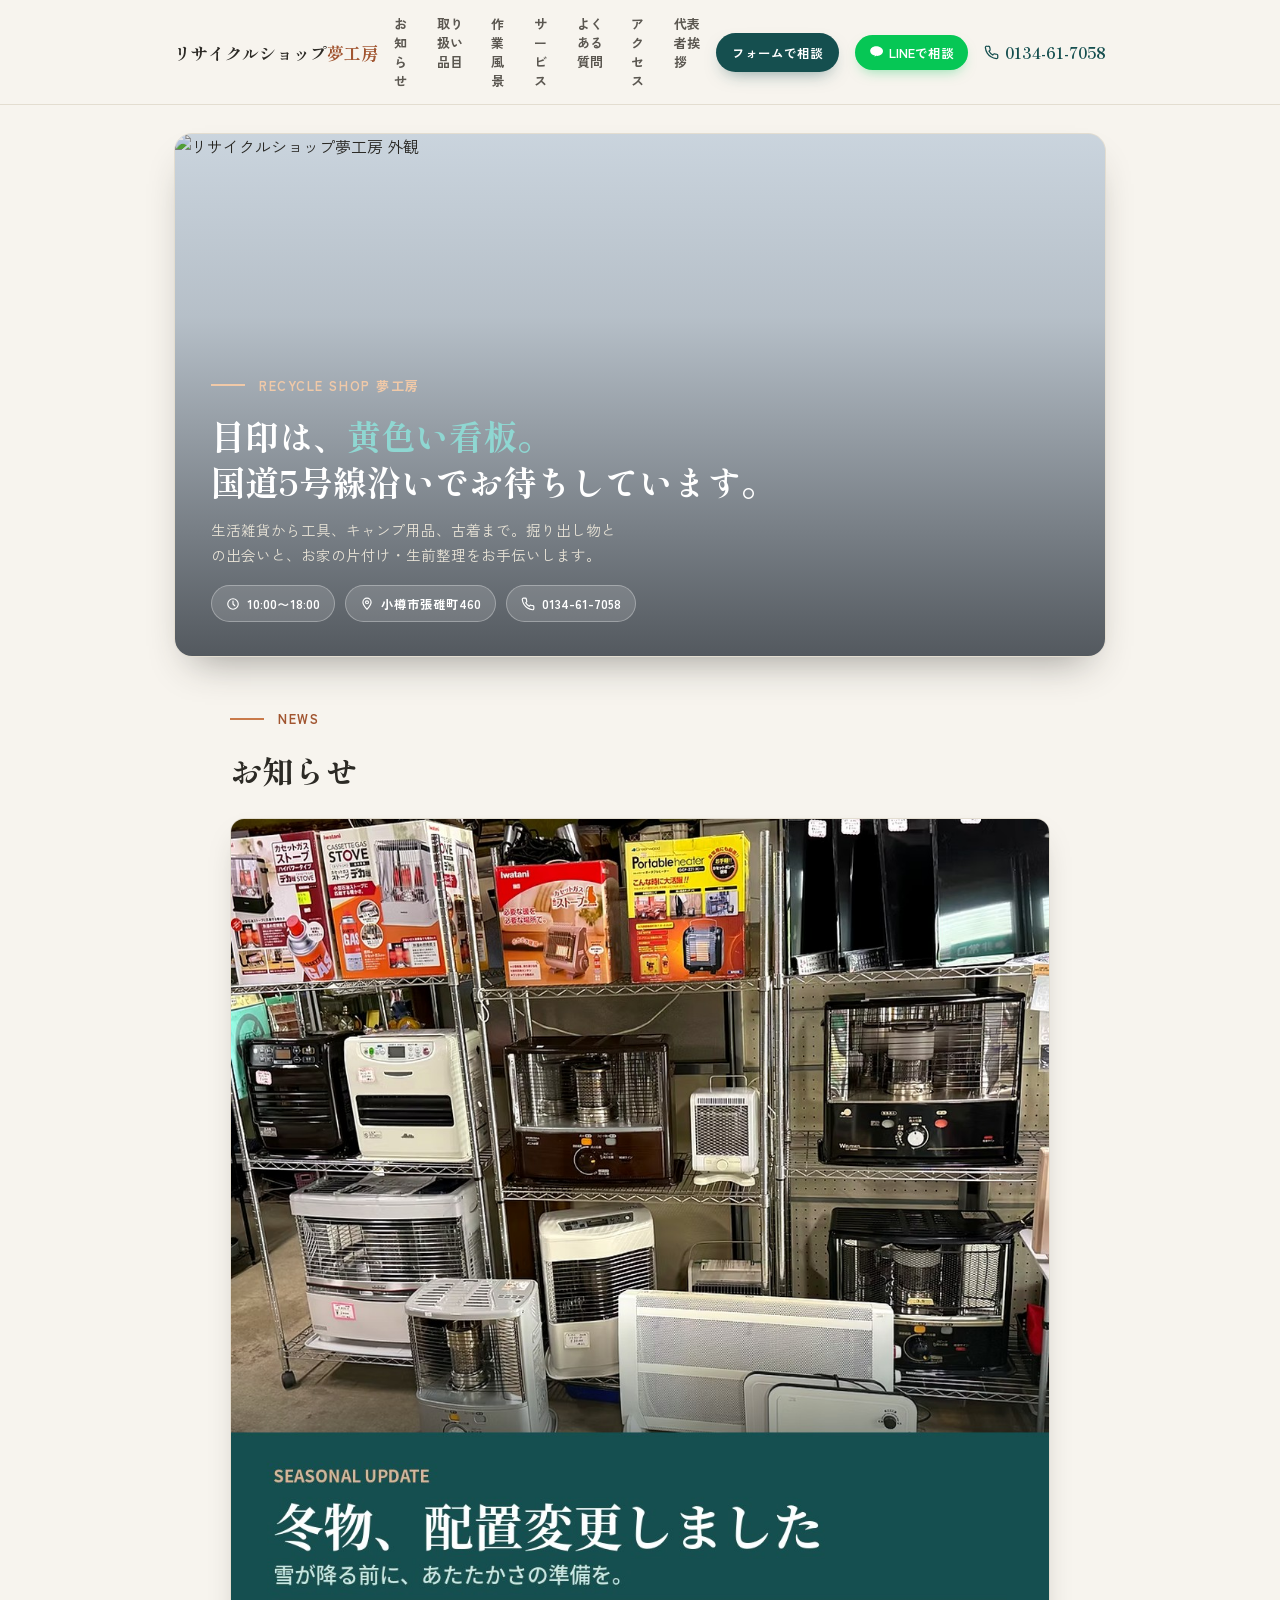
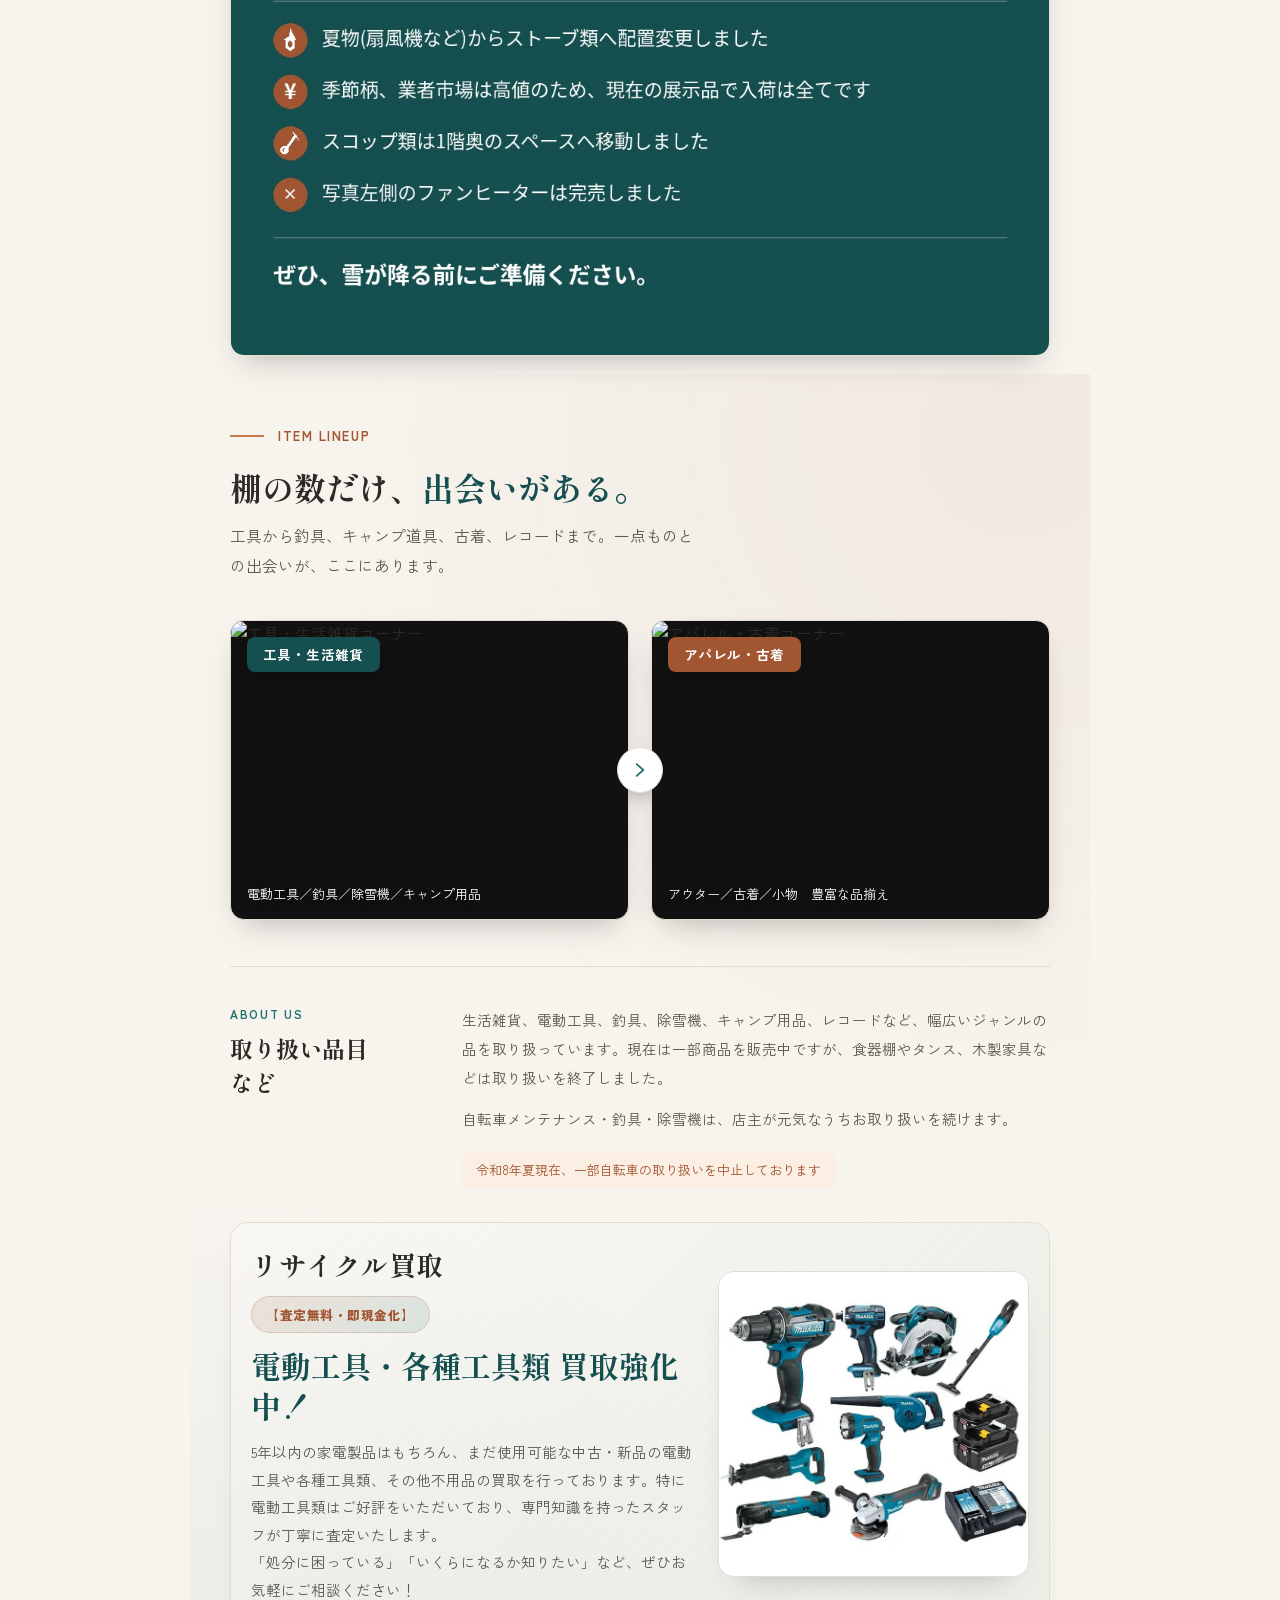
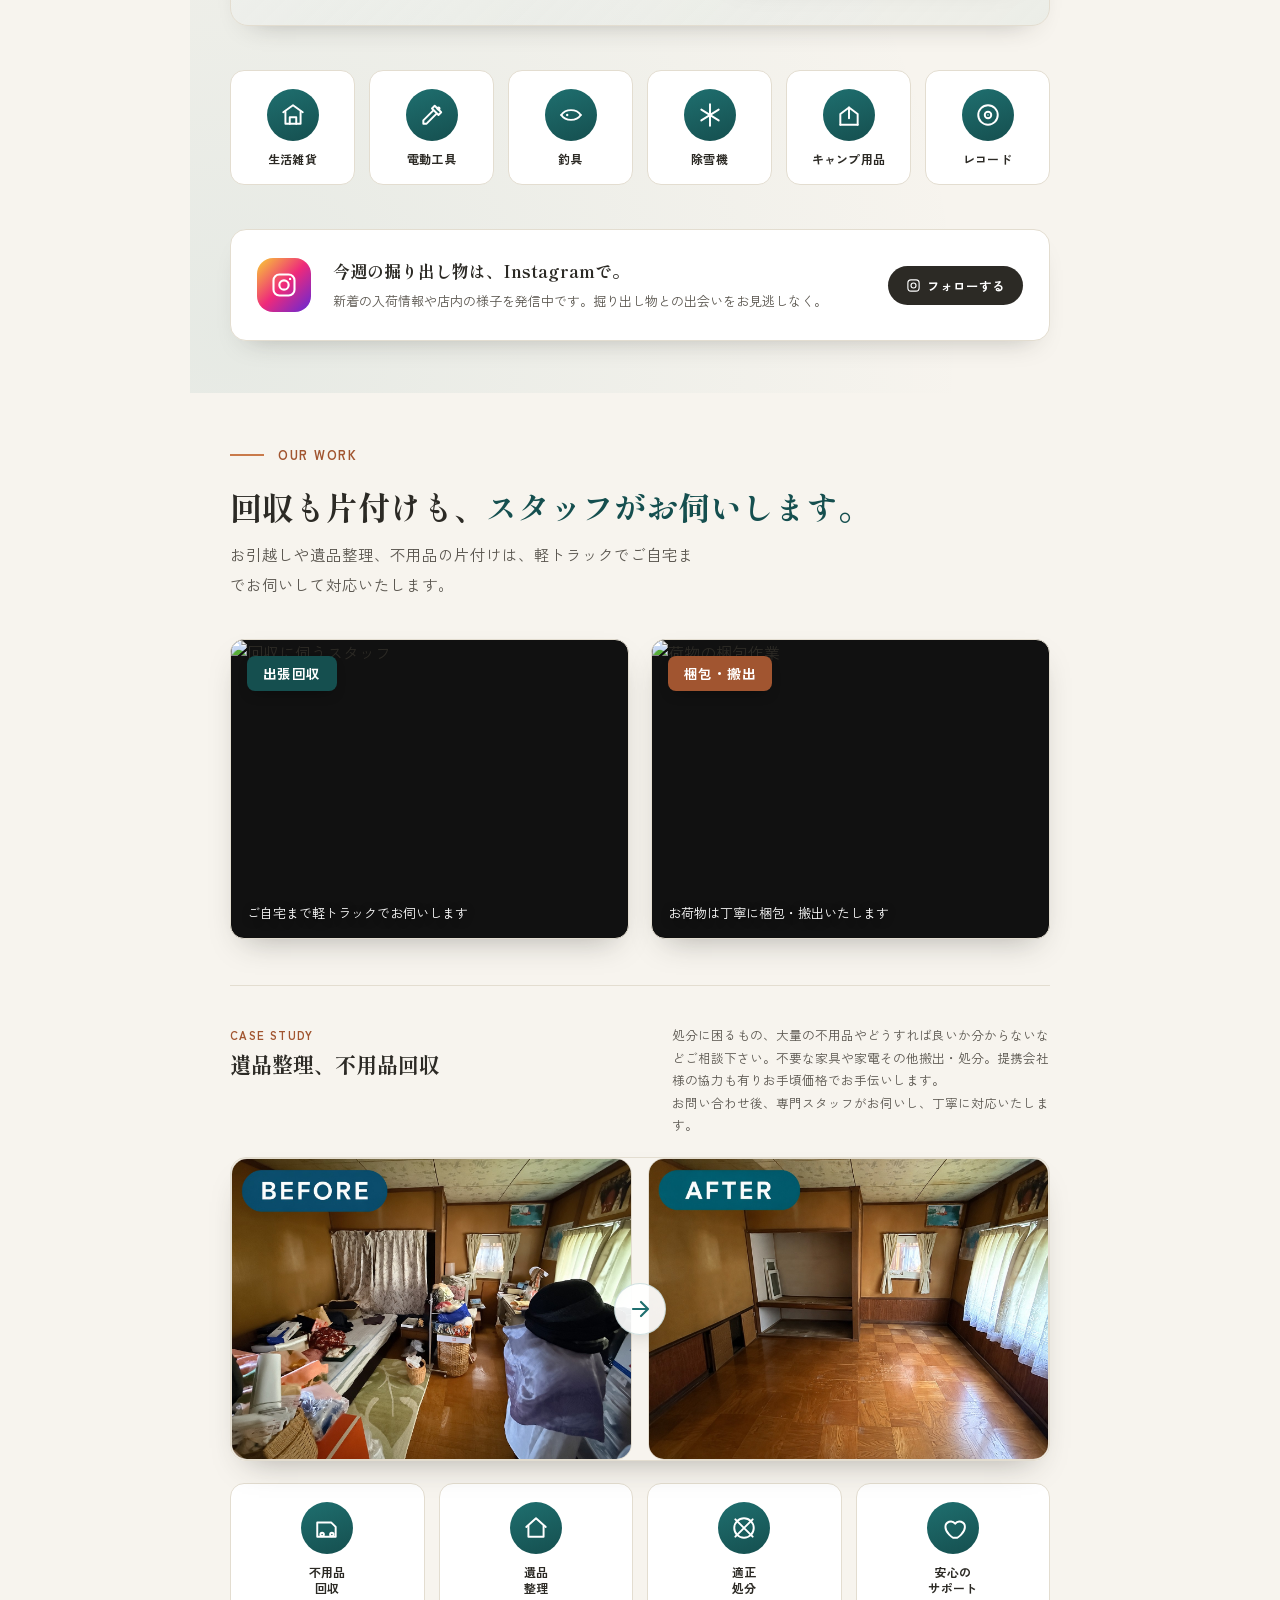
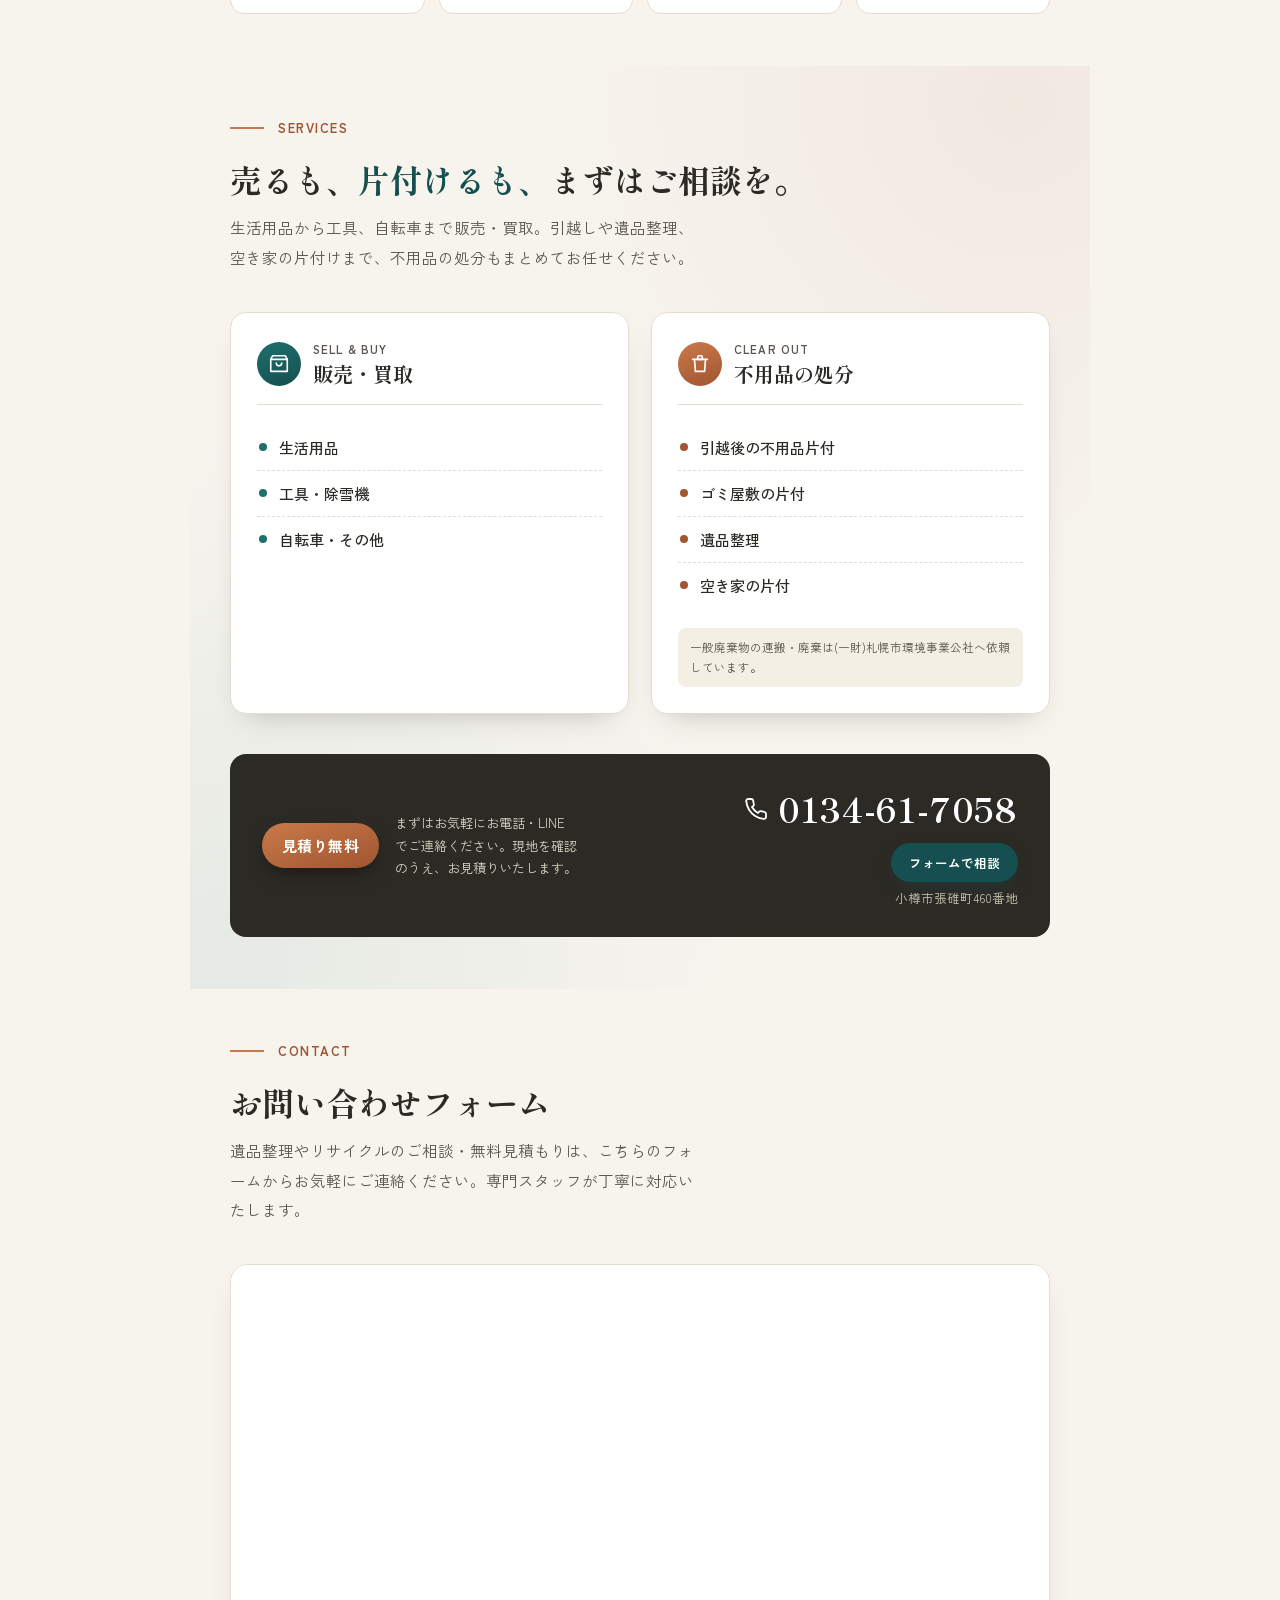
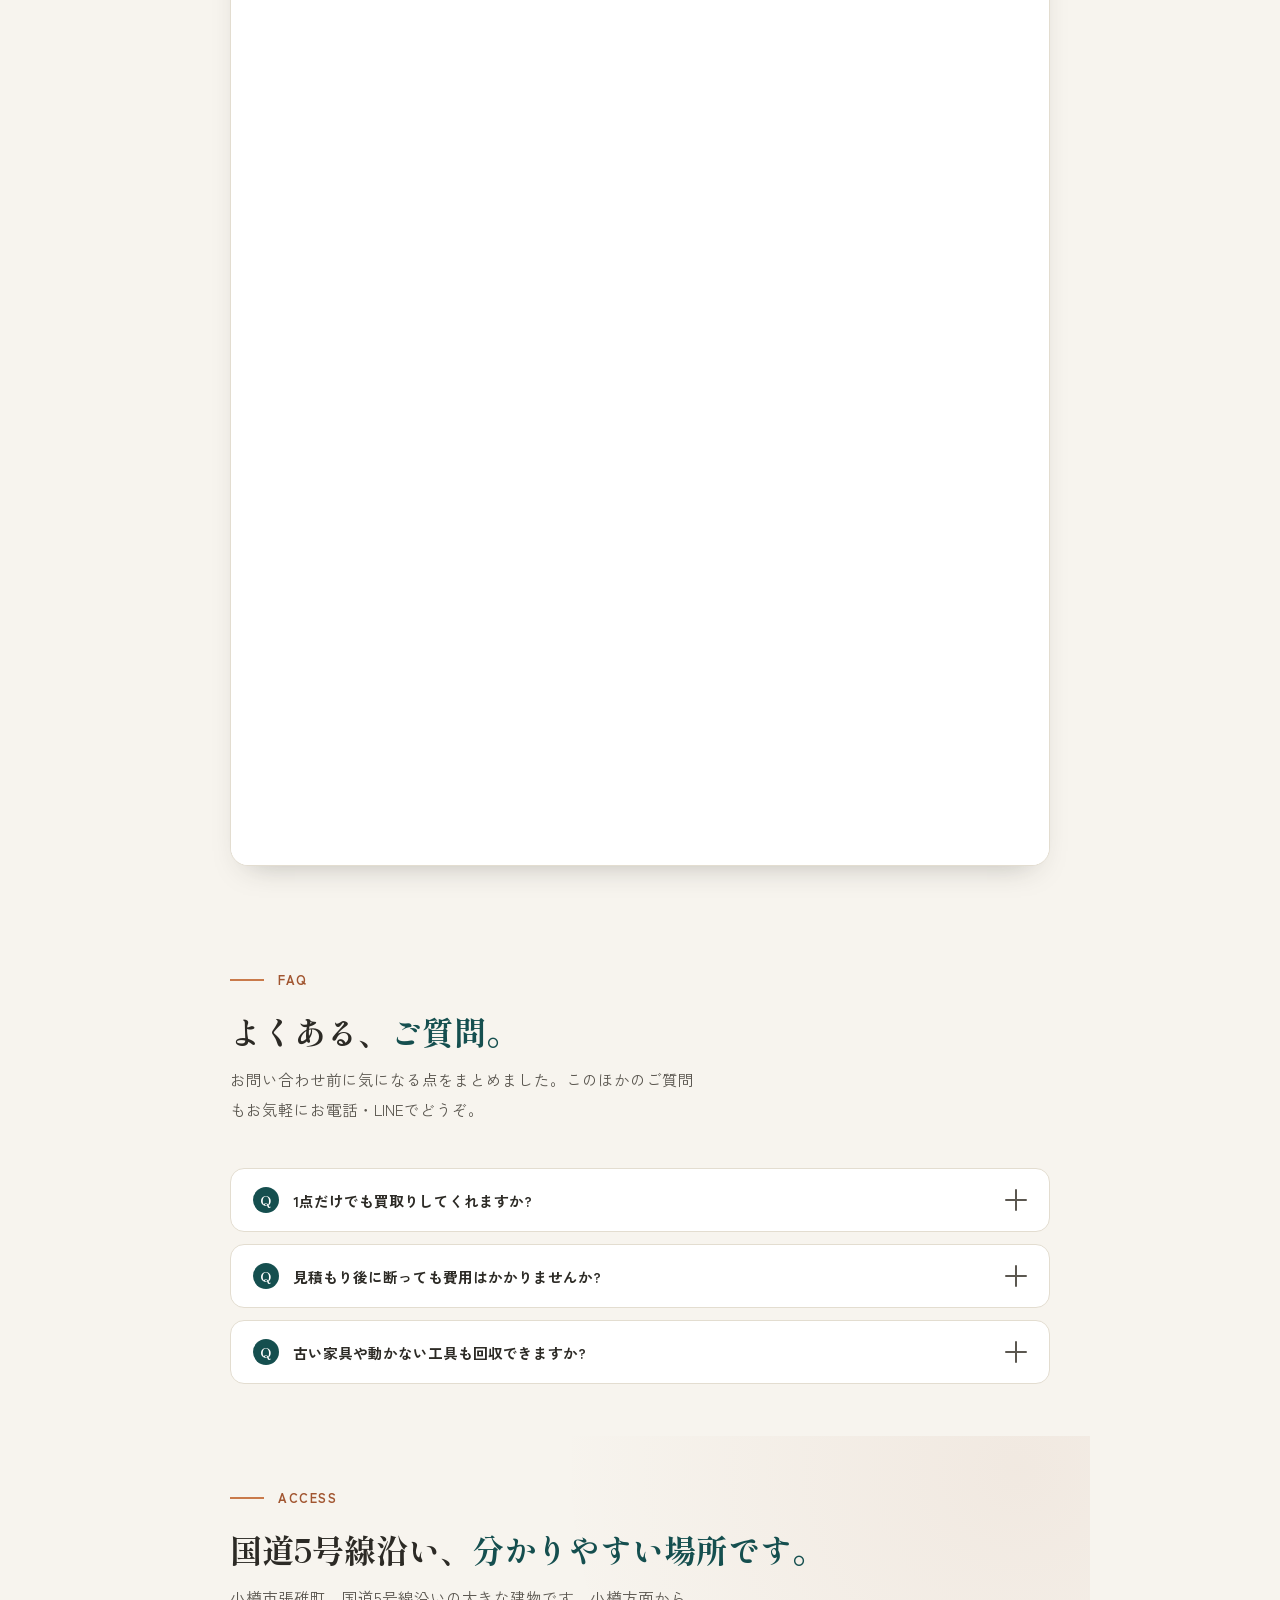
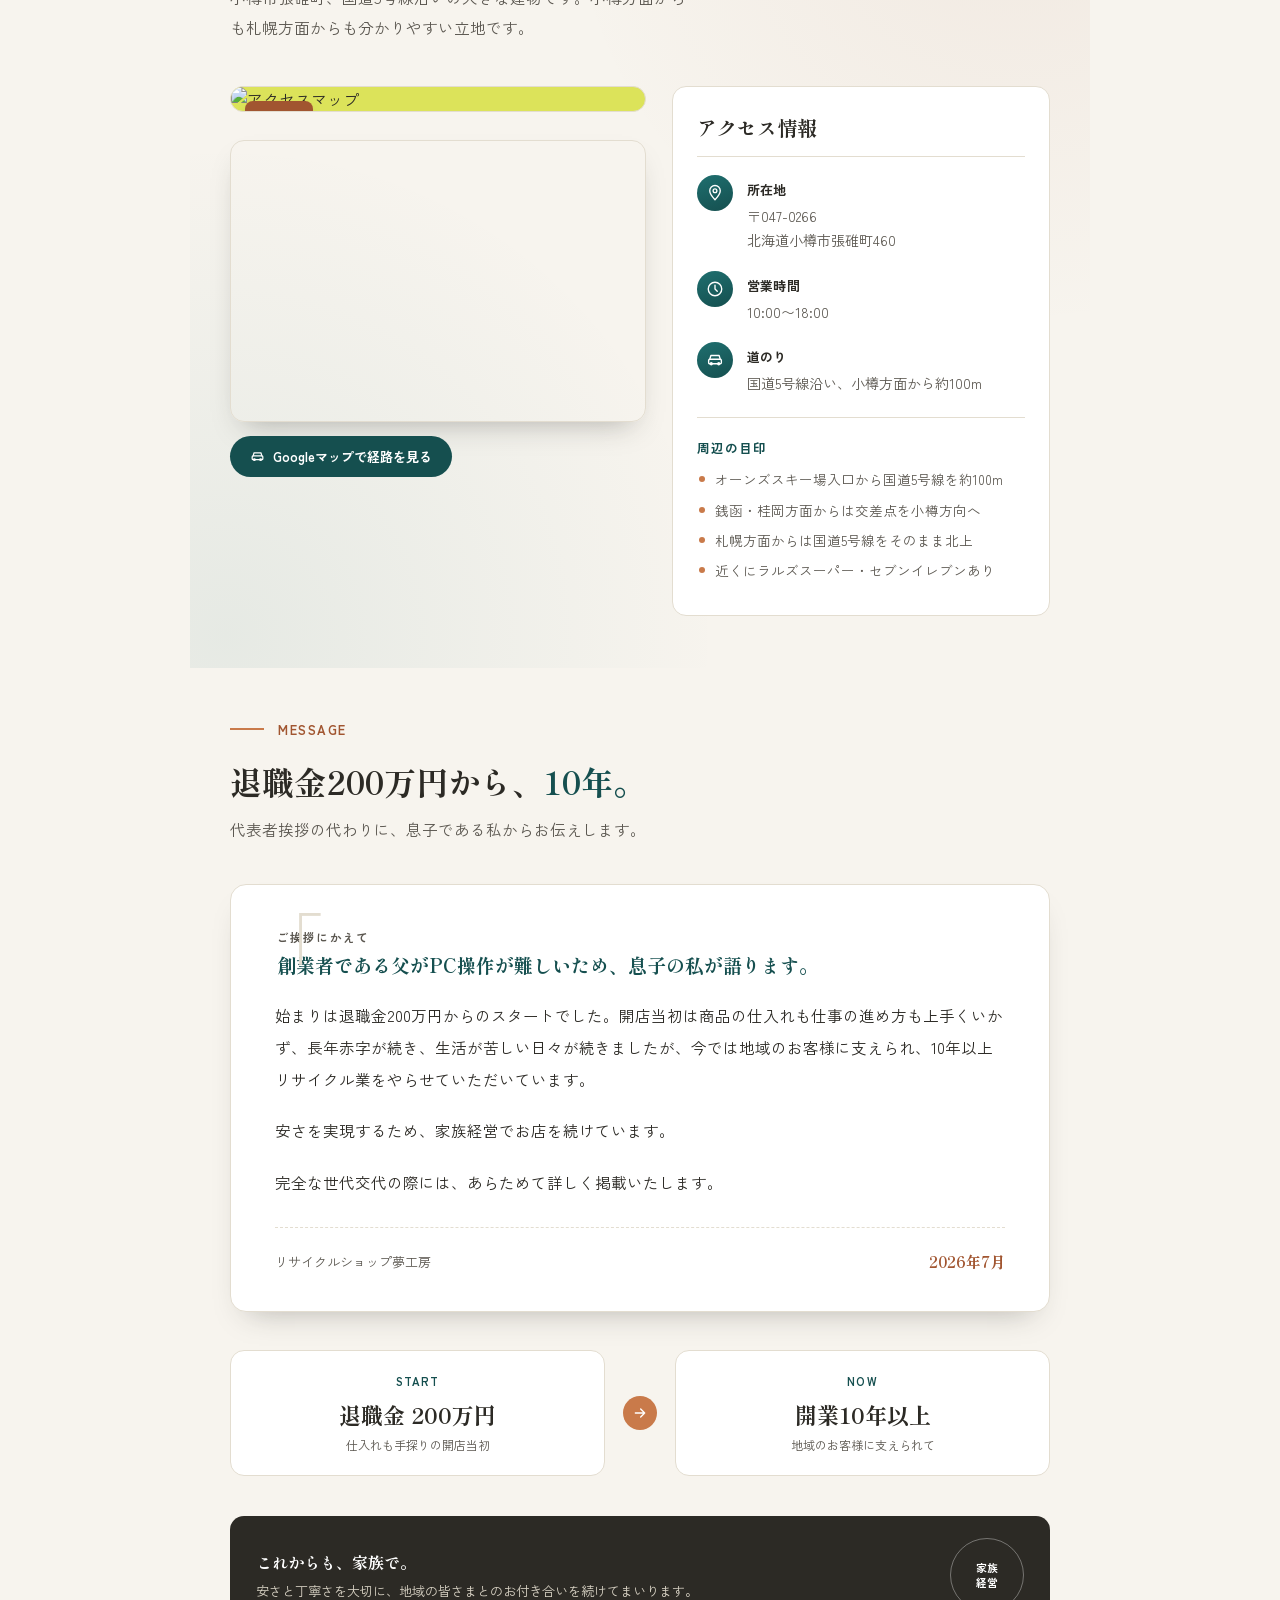
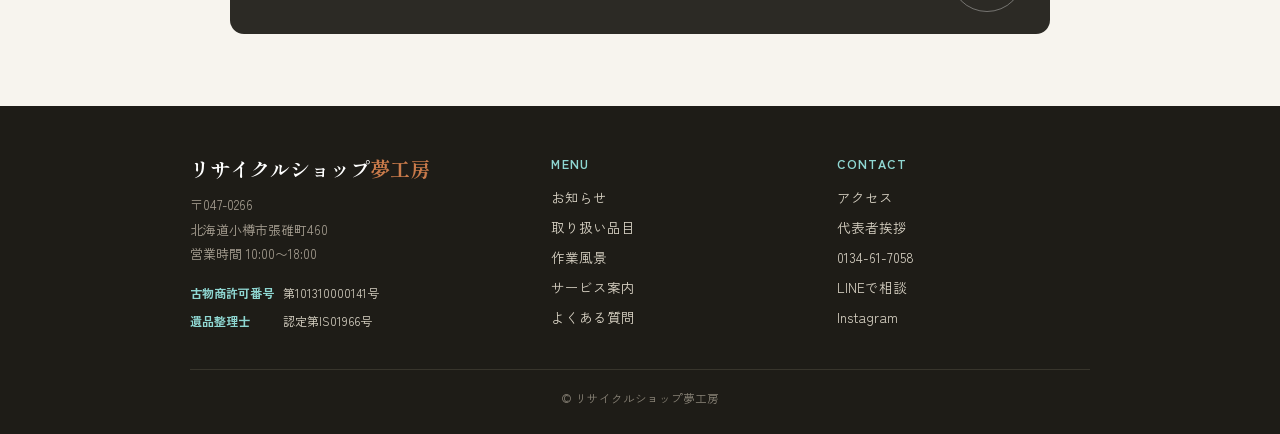
==== commit 8d2e102c: "form" ====
--- a/index.html
+++ b/index.html
@@ -25,8 +25,9 @@
         <a href="#message">代表者挨拶</a>
       </nav>
       <div class="top-actions">
+        <a class="form-btn" href="#contact">フォームで相談</a>
         <!-- TODO: LINE公式アカウントのURLに差し替えてください -->
-        <a class="line-btn" href="https://line.me/R/ti/p/@YOUR_LINE_ID" target="_blank" rel="noopener">
+        <a class="line-btn" href="https://lin.ee/w76N7Tj" target="_blank" rel="noopener">
           <svg viewBox="0 0 24 24"><path d="M12 2C6.48 2 2 5.7 2 10.2c0 3.9 3.44 7.16 8.1 7.86-.13.45-.42 1.55-.48 1.79-.07.3.11.29.24.21.1-.06 1.6-1.08 2.26-1.52.6.08 1.23.13 1.88.13 5.52 0 10-3.7 10-8.47S17.52 2 12 2z"/></svg>
           <span class="line-btn-label">LINEで相談</span>
         </a>
@@ -210,8 +211,22 @@
       </div>
       <div class="cta-right">
         <a class="phone-lg" href="tel:0134617058"><svg viewBox="0 0 24 24" stroke-width="1.8" stroke-linecap="round" stroke-linejoin="round"><path d="M22 16.9v3a2 2 0 01-2.2 2 19.8 19.8 0 01-8.6-3 19.5 19.5 0 01-6-6 19.8 19.8 0 01-3-8.7A2 2 0 014.2 2h3a2 2 0 012 1.7c.1 1 .3 2 .6 3a2 2 0 01-.5 2.1L8 10a16 16 0 006 6l1.2-1.3a2 2 0 012.1-.5c1 .3 2 .5 3 .6a2 2 0 011.7 2z"/></svg>0134-61-7058</a>
+        <div class="cta-actions">
+          <a class="form-btn compact" href="#contact">フォームで相談</a>
+        </div>
         <div class="addr-sm">小樽市張碓町460番地</div>
       </div>
+    </div>
+  </section>
+
+  <!-- ============ お問い合わせフォーム ============ -->
+  <section id="contact" class="sheet">
+    <div class="eyebrow-row"><span class="bar"></span><span class="eyebrow">CONTACT</span></div>
+    <h2>お問い合わせフォーム</h2>
+    <p class="sub">遺品整理やリサイクルのご相談・無料見積もりは、こちらのフォームからお気軽にご連絡ください。専門スタッフが丁寧に対応いたします。</p>
+
+    <div class="form-embed-panel">
+      <iframe src="https://docs.google.com/forms/d/e/1FAIpQLSeRczyp-qIsG5NrUdfrbCptjXI0RLLT5Zuyrw2UNKw1vM0wYw/viewform?embedded=true" title="夢工房 お問い合わせフォーム" loading="lazy" frameborder="0" marginheight="0" marginwidth="0">読み込み中...</iframe>
     </div>
   </section>
 
@@ -350,7 +365,7 @@
         <a href="#message">代表者挨拶</a>
         <a href="tel:0134617058">0134-61-7058</a>
         <!-- TODO: LINE/Instagramの実URLに差し替えてください -->
-        <a href="https://line.me/R/ti/p/@YOUR_LINE_ID" target="_blank" rel="noopener">LINEで相談</a>
+        <a href="https://lin.ee/w76N7Tj" target="_blank" rel="noopener">LINEで相談</a>
         <a href="https://www.instagram.com/recycle.yumekoubo/" target="_blank" rel="noopener">Instagram</a>
       </div>
     </div>
@@ -364,14 +379,14 @@
         <svg viewBox="0 0 24 24" stroke-width="2" fill="none" stroke-linecap="round" stroke-linejoin="round"><path d="M22 16.9v3a2 2 0 01-2.2 2 19.8 19.8 0 01-8.6-3 19.5 19.5 0 01-6-6 19.8 19.8 0 01-3-8.7A2 2 0 014.2 2h3a2 2 0 012 1.7c.1 1 .3 2 .6 3a2 2 0 01-.5 2.1L8 10a16 16 0 006 6l1.2-1.3a2 2 0 012.1-.5c1 .3 2 .5 3 .6a2 2 0 011.7 2z"/></svg>
         電話
       </a>
+      <a class="mb-form" href="#contact">
+        <svg viewBox="0 0 24 24" stroke-width="1.8" fill="none" stroke-linecap="round" stroke-linejoin="round"><path d="M4 6.5A2.5 2.5 0 016.5 4h11A2.5 2.5 0 0120 6.5v11A2.5 2.5 0 0117.5 20h-11A2.5 2.5 0 014 17.5v-11z"/><path d="M7 8h10M7 12h10M7 16h7"/></svg>
+        フォーム
+      </a>
       <!-- TODO: LINE公式アカウントのURLに差し替えてください -->
-      <a class="mb-line" href="https://line.me/R/ti/p/@YOUR_LINE_ID" target="_blank" rel="noopener">
+      <a class="mb-line" href="https://lin.ee/w76N7Tj" target="_blank" rel="noopener">
         <svg viewBox="0 0 24 24"><path d="M12 2C6.48 2 2 5.7 2 10.2c0 3.9 3.44 7.16 8.1 7.86-.13.45-.42 1.55-.48 1.79-.07.3.11.29.24.21.1-.06 1.6-1.08 2.26-1.52.6.08 1.23.13 1.88.13 5.52 0 10-3.7 10-8.47S17.52 2 12 2z"/></svg>
         LINEで相談
-      </a>
-      <a class="mb-map" href="https://maps.app.goo.gl/9vzLq1BFDpXcJ3WL8" target="_blank" rel="noopener">
-        <svg viewBox="0 0 24 24" stroke-width="2" fill="none" stroke-linecap="round" stroke-linejoin="round"><path d="M12 21s7-7.4 7-12a7 7 0 10-14 0c0 4.6 7 12 7 12z"/><circle cx="12" cy="9" r="2.5"/></svg>
-        地図
       </a>
       <button class="mb-menu" type="button" aria-expanded="false" aria-controls="mobileMenu">
         <span class="hamburger-icon" aria-hidden="true"><span></span><span></span><span></span></span>
--- a/style.css
+++ b/style.css
@@ -395,6 +395,19 @@
   section{ scroll-margin-top:70px; }
   /* ============ LINE button (header) ============ */
   .top-actions{ display:flex; align-items:center; gap:16px; }
+  .form-btn{
+    display:inline-flex; align-items:center; justify-content:center;
+    background:var(--teal-deep);
+    color:#fff;
+    font-size:12.5px; font-weight:700;
+    padding:10px 16px;
+    border-radius:999px;
+    text-decoration:none;
+    white-space:nowrap;
+    box-shadow:0 8px 18px -8px rgba(21,79,79,.55);
+    transition:transform .15s ease, box-shadow .15s ease;
+  }
+  .form-btn:hover{ transform:translateY(-1px); }
   .line-btn{
     display:flex; align-items:center; gap:6px;
     background:#06C755;
@@ -407,7 +420,9 @@
     box-shadow:0 6px 14px -6px rgba(6,199,85,.5);
   }
   .line-btn svg{ width:14px; height:14px; fill:#fff; }
-  @media (max-width:760px){ .line-btn span.line-btn-label{ display:none; } .line-btn{ padding:9px; } }
+  .cta-actions{ margin-top:10px; display:flex; justify-content:flex-end; }
+  .form-btn.compact{ padding:10px 18px; font-size:12.5px; }
+  @media (max-width:760px){ .line-btn span.line-btn-label{ display:none; } .line-btn{ padding:9px; } .top-actions{ gap:10px; } .form-btn{ padding:9px 12px; font-size:11px; } }
 
   /* ============ Sticky mobile action bar ============ */
   .mobile-bar{
@@ -419,7 +434,8 @@
     padding:8px 6px calc(8px + env(safe-area-inset-bottom));
   }
   .mobile-bar-inner{ display:grid; grid-template-columns:repeat(4,1fr); gap:4px; max-width:520px; margin:0 auto; }
-  .mobile-bar a{
+  .mobile-bar a,
+  .mobile-bar button.mb-menu{
     display:flex; flex-direction:column; align-items:center; justify-content:center; gap:4px;
     min-width:0; padding:8px 2px;
     border-radius:12px;
@@ -430,9 +446,10 @@
   .mobile-bar a svg{ width:19px; height:19px; stroke:#f2ede2; fill:none; }
   .mobile-bar a.mb-call{ background:var(--teal-deep); color:#fff; }
   .mobile-bar a.mb-call svg{ stroke:#fff; }
+  .mobile-bar a.mb-form{ background:var(--rust); color:#fff; }
+  .mobile-bar a.mb-form svg{ stroke:#fff; }
   .mobile-bar a.mb-line{ background:#06C755; color:#fff; }
   .mobile-bar a.mb-line svg{ stroke:none; fill:#fff; }
-  .mobile-bar a.mb-map{ background:#2c2a25; border:1px solid #45412f; }
   .mobile-bar button.mb-menu{
     min-width:0; display:flex; flex-direction:column; align-items:center; justify-content:center; gap:4px;
     padding:8px 2px; border:0; border-radius:12px; background:#4b463b; color:#f2ede2;
@@ -556,6 +573,21 @@
   }
 
   /* ============ FAQ accordion ============ */
+  .form-embed-panel{
+    background:var(--panel);
+    border:1px solid var(--line);
+    border-radius:18px;
+    overflow:hidden;
+    box-shadow:0 14px 30px -18px rgba(44,42,37,0.35);
+  }
+  .form-embed-panel iframe{
+    display:block;
+    width:100%;
+    min-height:1200px;
+    border:0;
+    background:#fff;
+  }
+
   .faq-list{ margin-top:44px; display:flex; flex-direction:column; gap:12px; }
   .faq-item{ background:var(--panel); border:1px solid var(--line); border-radius:14px; overflow:hidden; }
   .faq-q{
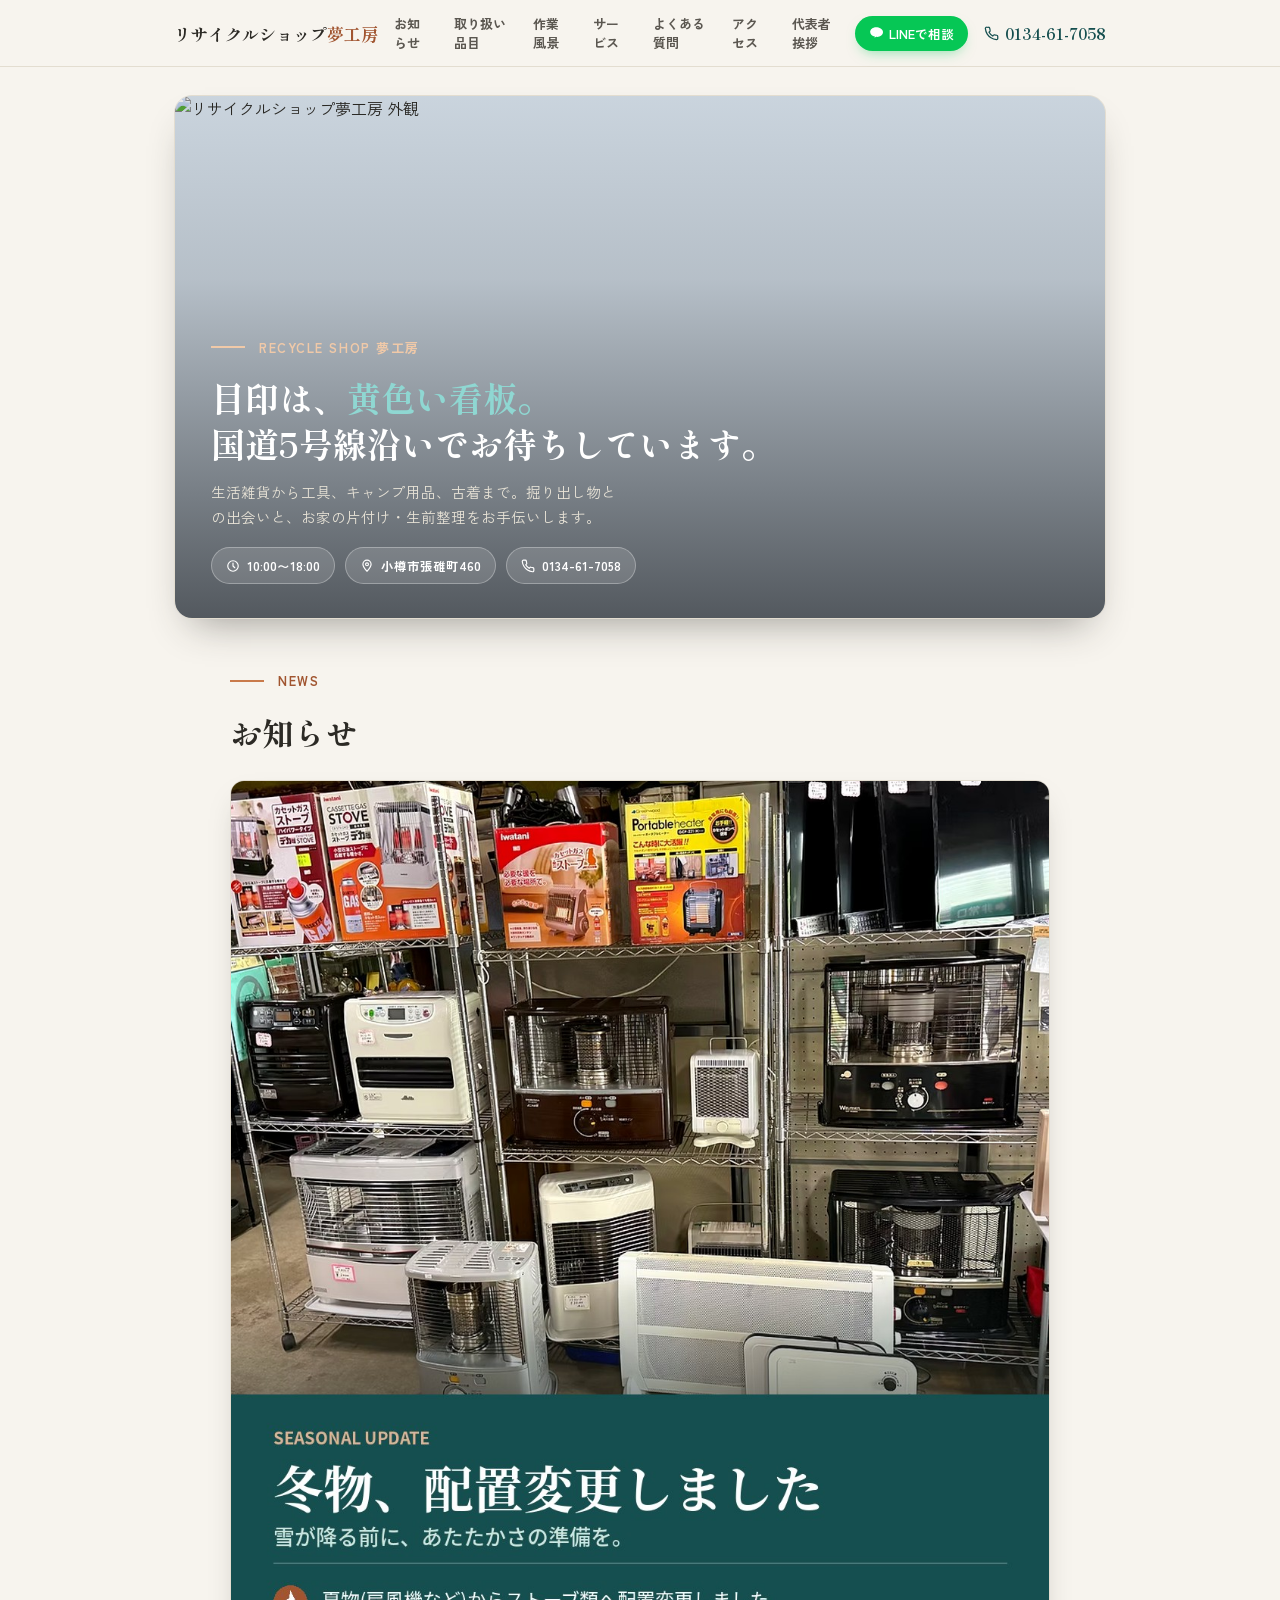
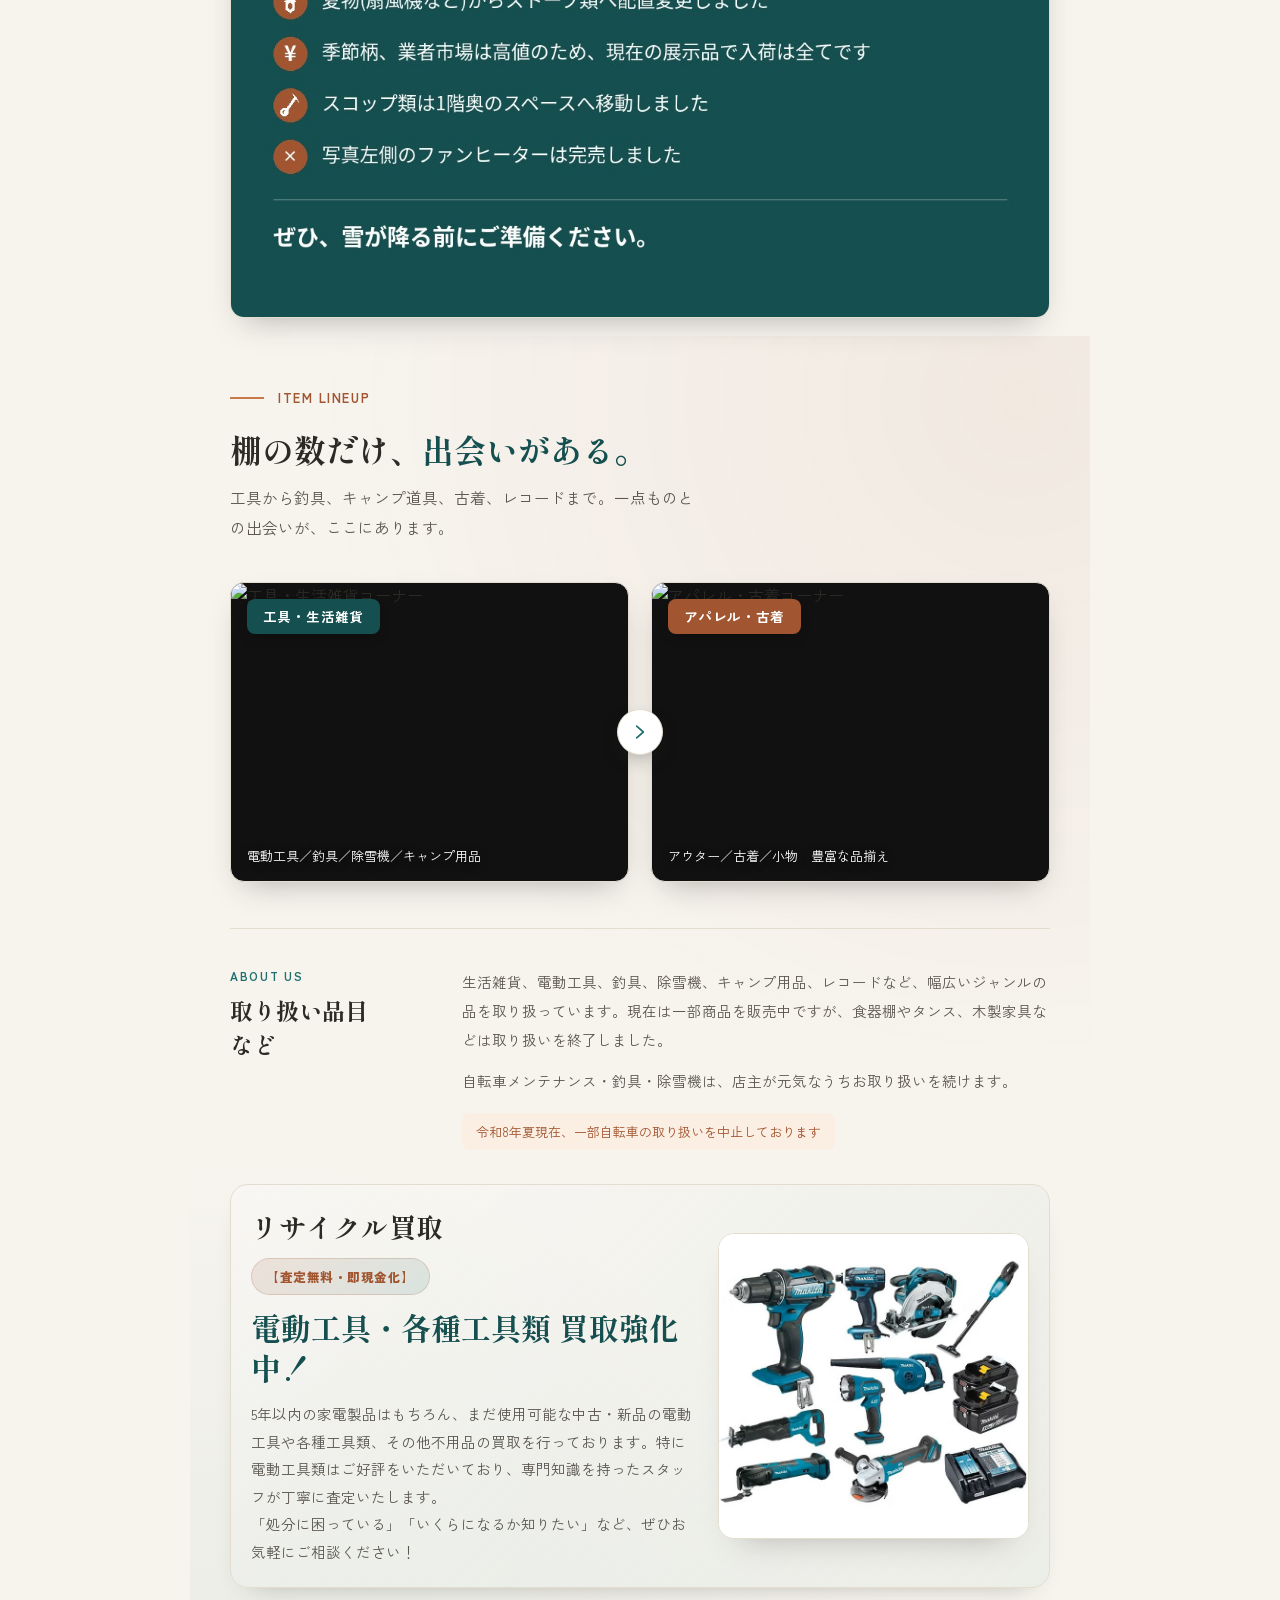
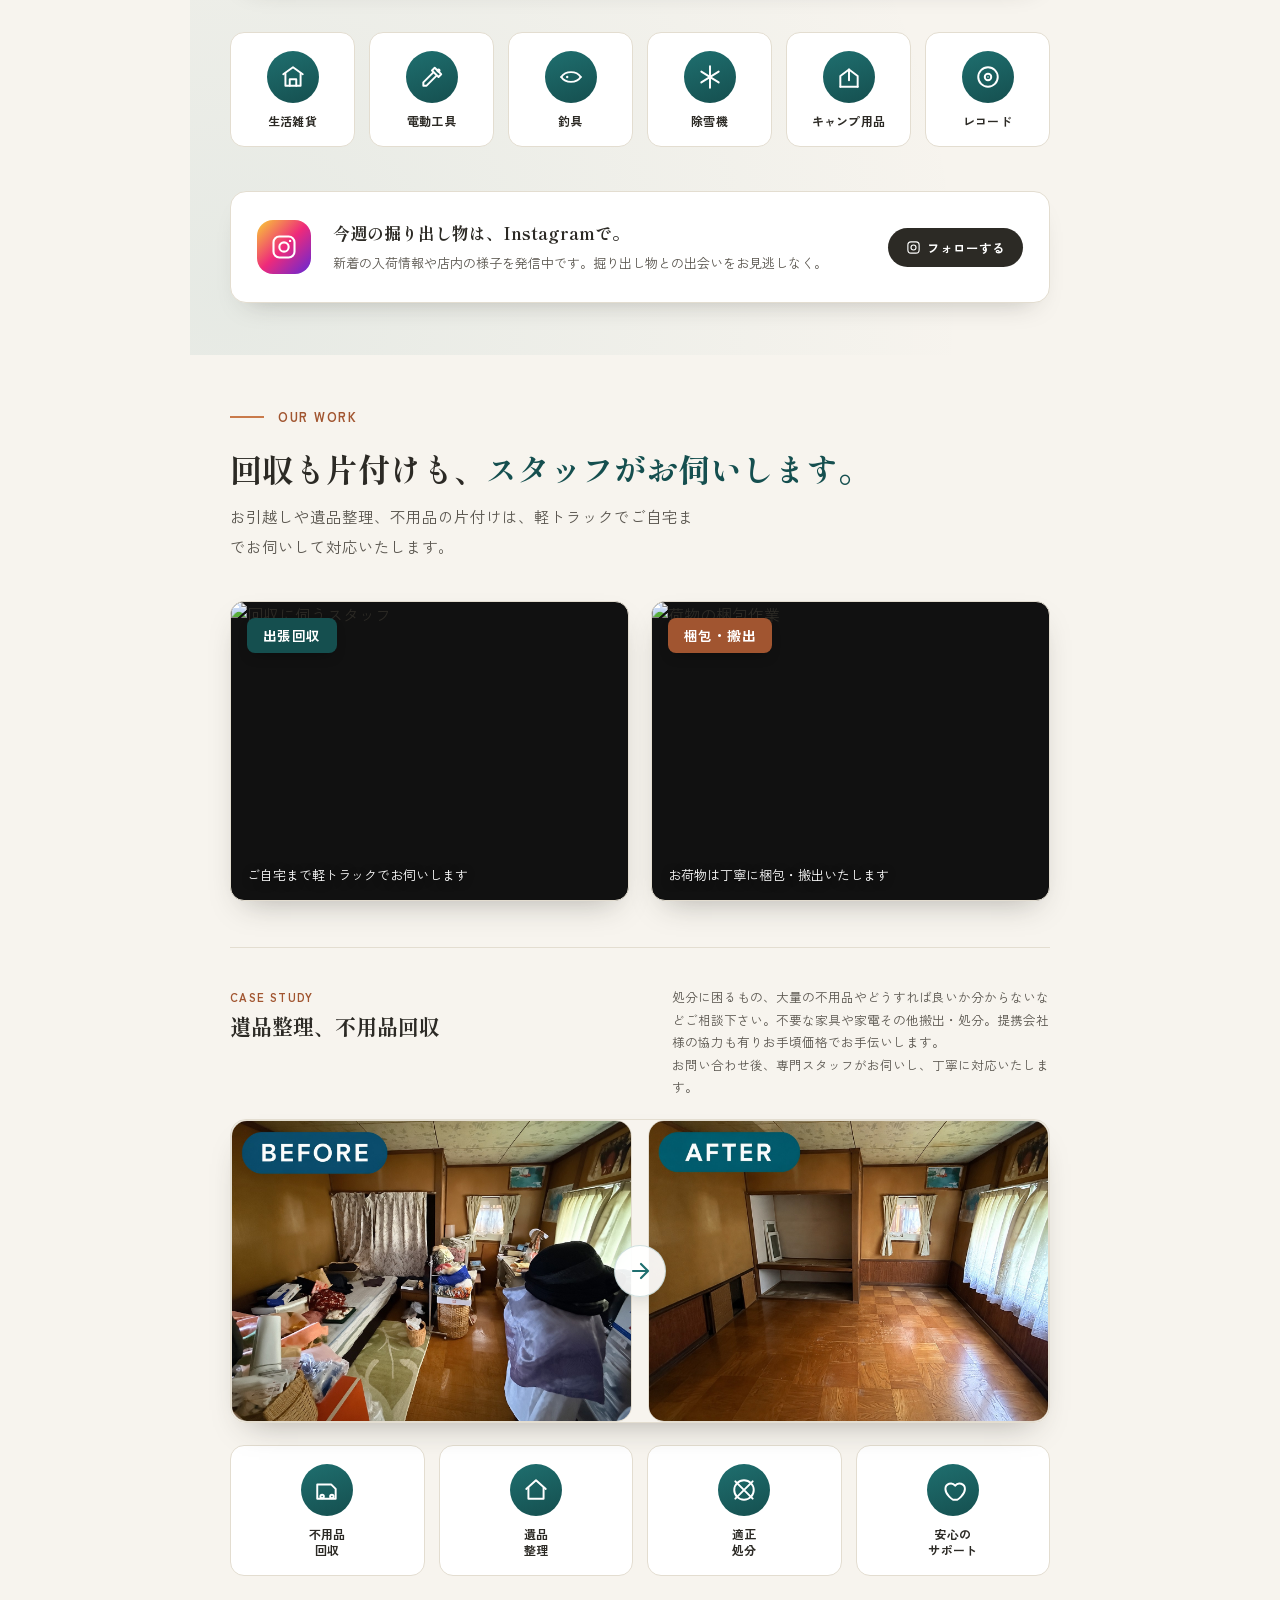
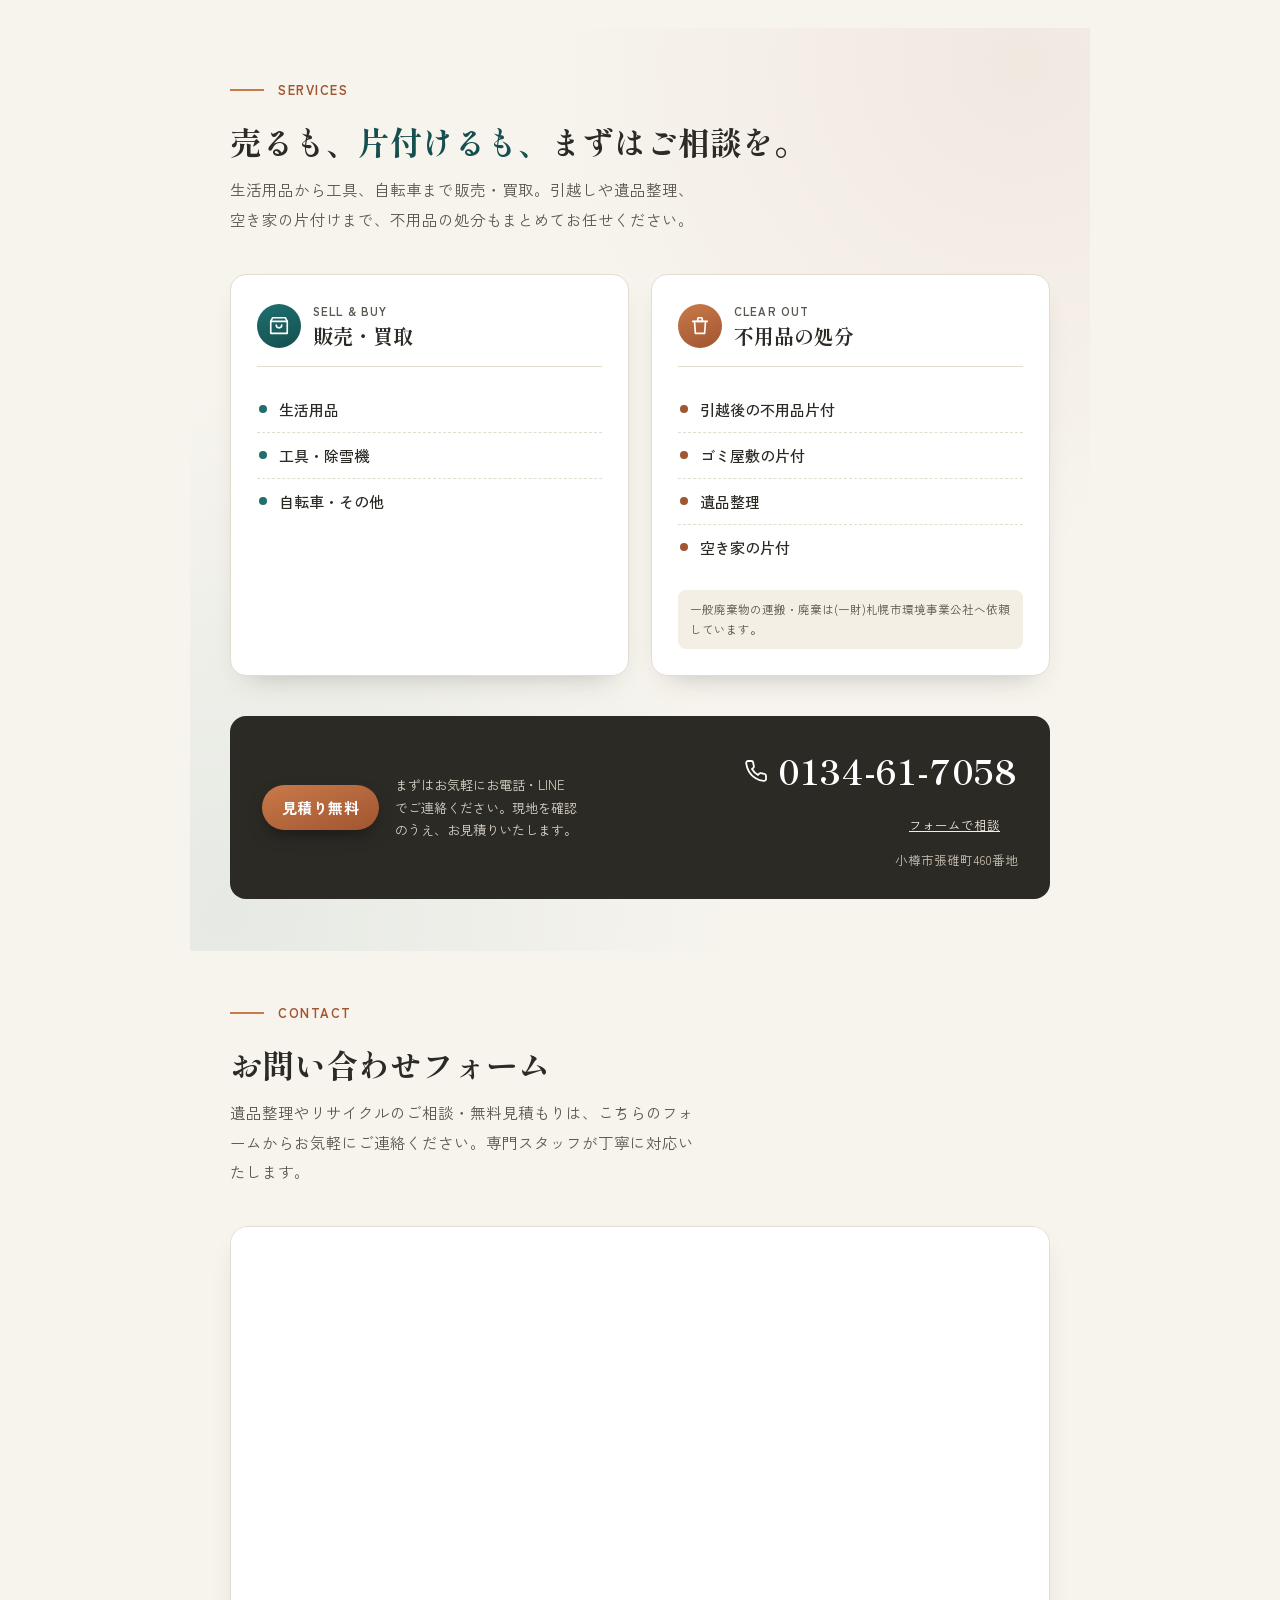
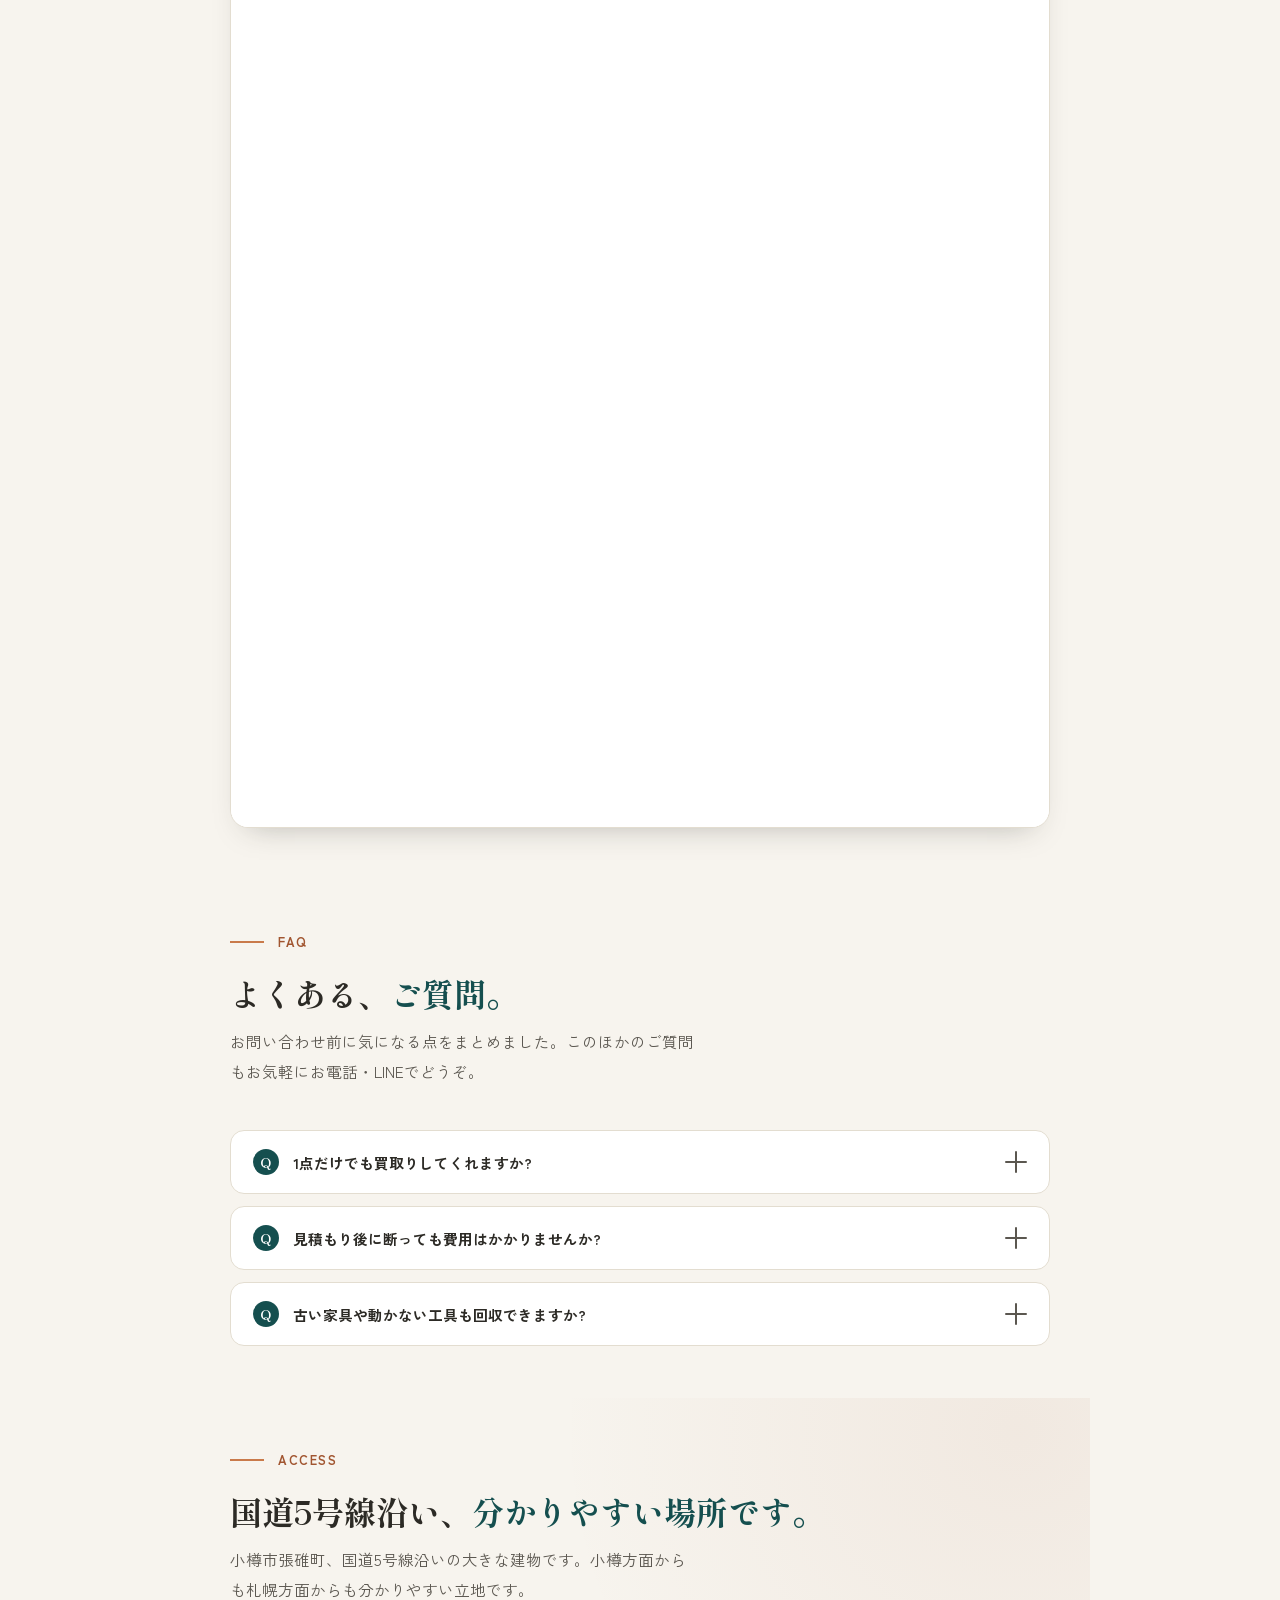
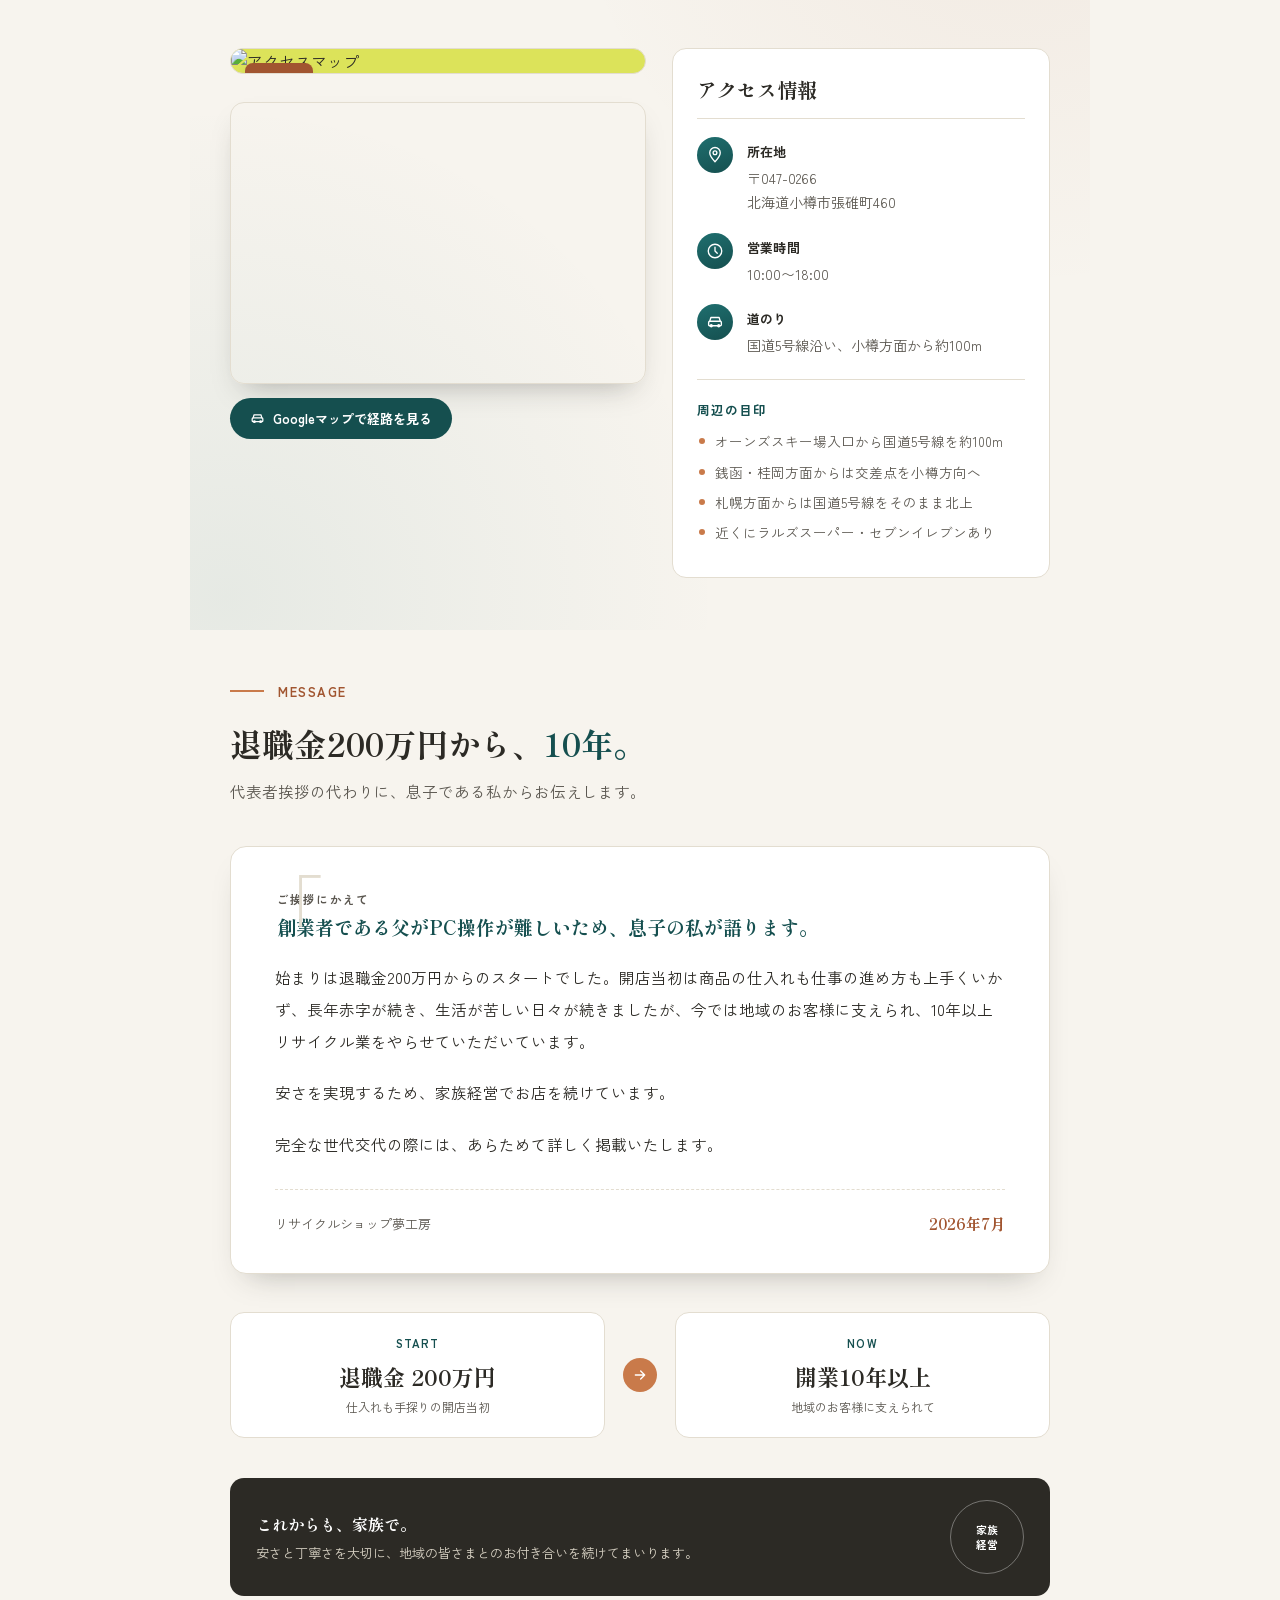
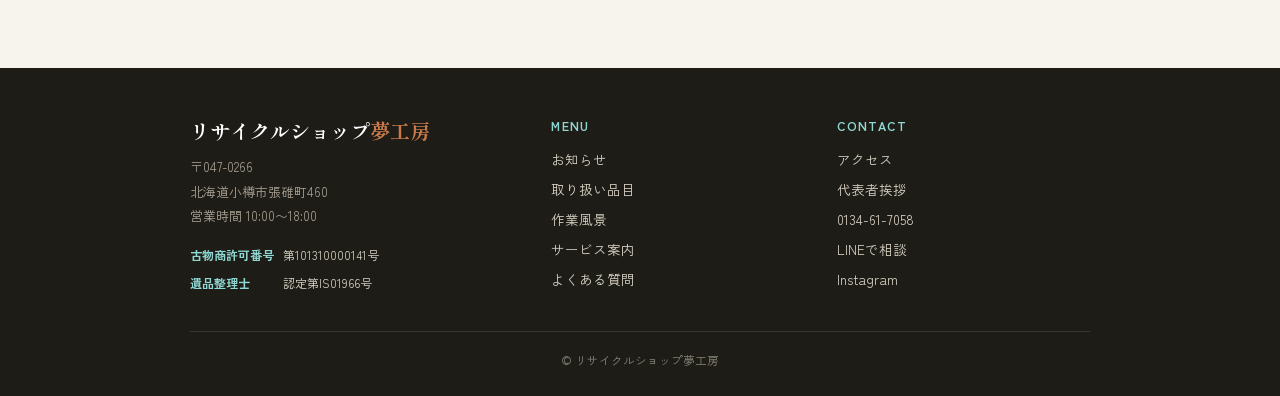
==== commit 1d23e320: "fix" ====
--- a/index.html
+++ b/index.html
@@ -25,7 +25,6 @@
         <a href="#message">代表者挨拶</a>
       </nav>
       <div class="top-actions">
-        <a class="form-btn" href="#contact">フォームで相談</a>
         <!-- TODO: LINE公式アカウントのURLに差し替えてください -->
         <a class="line-btn" href="https://lin.ee/w76N7Tj" target="_blank" rel="noopener">
           <svg viewBox="0 0 24 24"><path d="M12 2C6.48 2 2 5.7 2 10.2c0 3.9 3.44 7.16 8.1 7.86-.13.45-.42 1.55-.48 1.79-.07.3.11.29.24.21.1-.06 1.6-1.08 2.26-1.52.6.08 1.23.13 1.88.13 5.52 0 10-3.7 10-8.47S17.52 2 12 2z"/></svg>
--- a/style.css
+++ b/style.css
@@ -395,19 +395,6 @@
   section{ scroll-margin-top:70px; }
   /* ============ LINE button (header) ============ */
   .top-actions{ display:flex; align-items:center; gap:16px; }
-  .form-btn{
-    display:inline-flex; align-items:center; justify-content:center;
-    background:var(--teal-deep);
-    color:#fff;
-    font-size:12.5px; font-weight:700;
-    padding:10px 16px;
-    border-radius:999px;
-    text-decoration:none;
-    white-space:nowrap;
-    box-shadow:0 8px 18px -8px rgba(21,79,79,.55);
-    transition:transform .15s ease, box-shadow .15s ease;
-  }
-  .form-btn:hover{ transform:translateY(-1px); }
   .line-btn{
     display:flex; align-items:center; gap:6px;
     background:#06C755;
@@ -433,15 +420,16 @@
     border-top:1px solid #38352c;
     padding:8px 6px calc(8px + env(safe-area-inset-bottom));
   }
-  .mobile-bar-inner{ display:grid; grid-template-columns:repeat(4,1fr); gap:4px; max-width:520px; margin:0 auto; }
+  .mobile-bar-inner{ display:grid; grid-template-columns:repeat(4,1fr); gap:5px; max-width:540px; margin:0 auto; }
   .mobile-bar a,
   .mobile-bar button.mb-menu{
     display:flex; flex-direction:column; align-items:center; justify-content:center; gap:4px;
-    min-width:0; padding:8px 2px;
+    min-width:0; padding:8px 2px 7px;
     border-radius:12px;
     text-decoration:none;
     font-size:10px; font-weight:700; letter-spacing:0;
     color:#f2ede2;
+    line-height:1.2;
   }
   .mobile-bar a svg{ width:19px; height:19px; stroke:#f2ede2; fill:none; }
   .mobile-bar a.mb-call{ background:var(--teal-deep); color:#fff; }
@@ -452,7 +440,7 @@
   .mobile-bar a.mb-line svg{ stroke:none; fill:#fff; }
   .mobile-bar button.mb-menu{
     min-width:0; display:flex; flex-direction:column; align-items:center; justify-content:center; gap:4px;
-    padding:8px 2px; border:0; border-radius:12px; background:#4b463b; color:#f2ede2;
+    padding:8px 2px 7px; border:0; border-radius:12px; background:#4b463b; color:#f2ede2;
     font-family:'Zen Kaku Gothic New', sans-serif; font-size:10px; font-weight:700; letter-spacing:0; cursor:pointer;
   }
   .hamburger-icon{ width:19px; height:19px; display:flex; flex-direction:column; justify-content:center; gap:4px; }
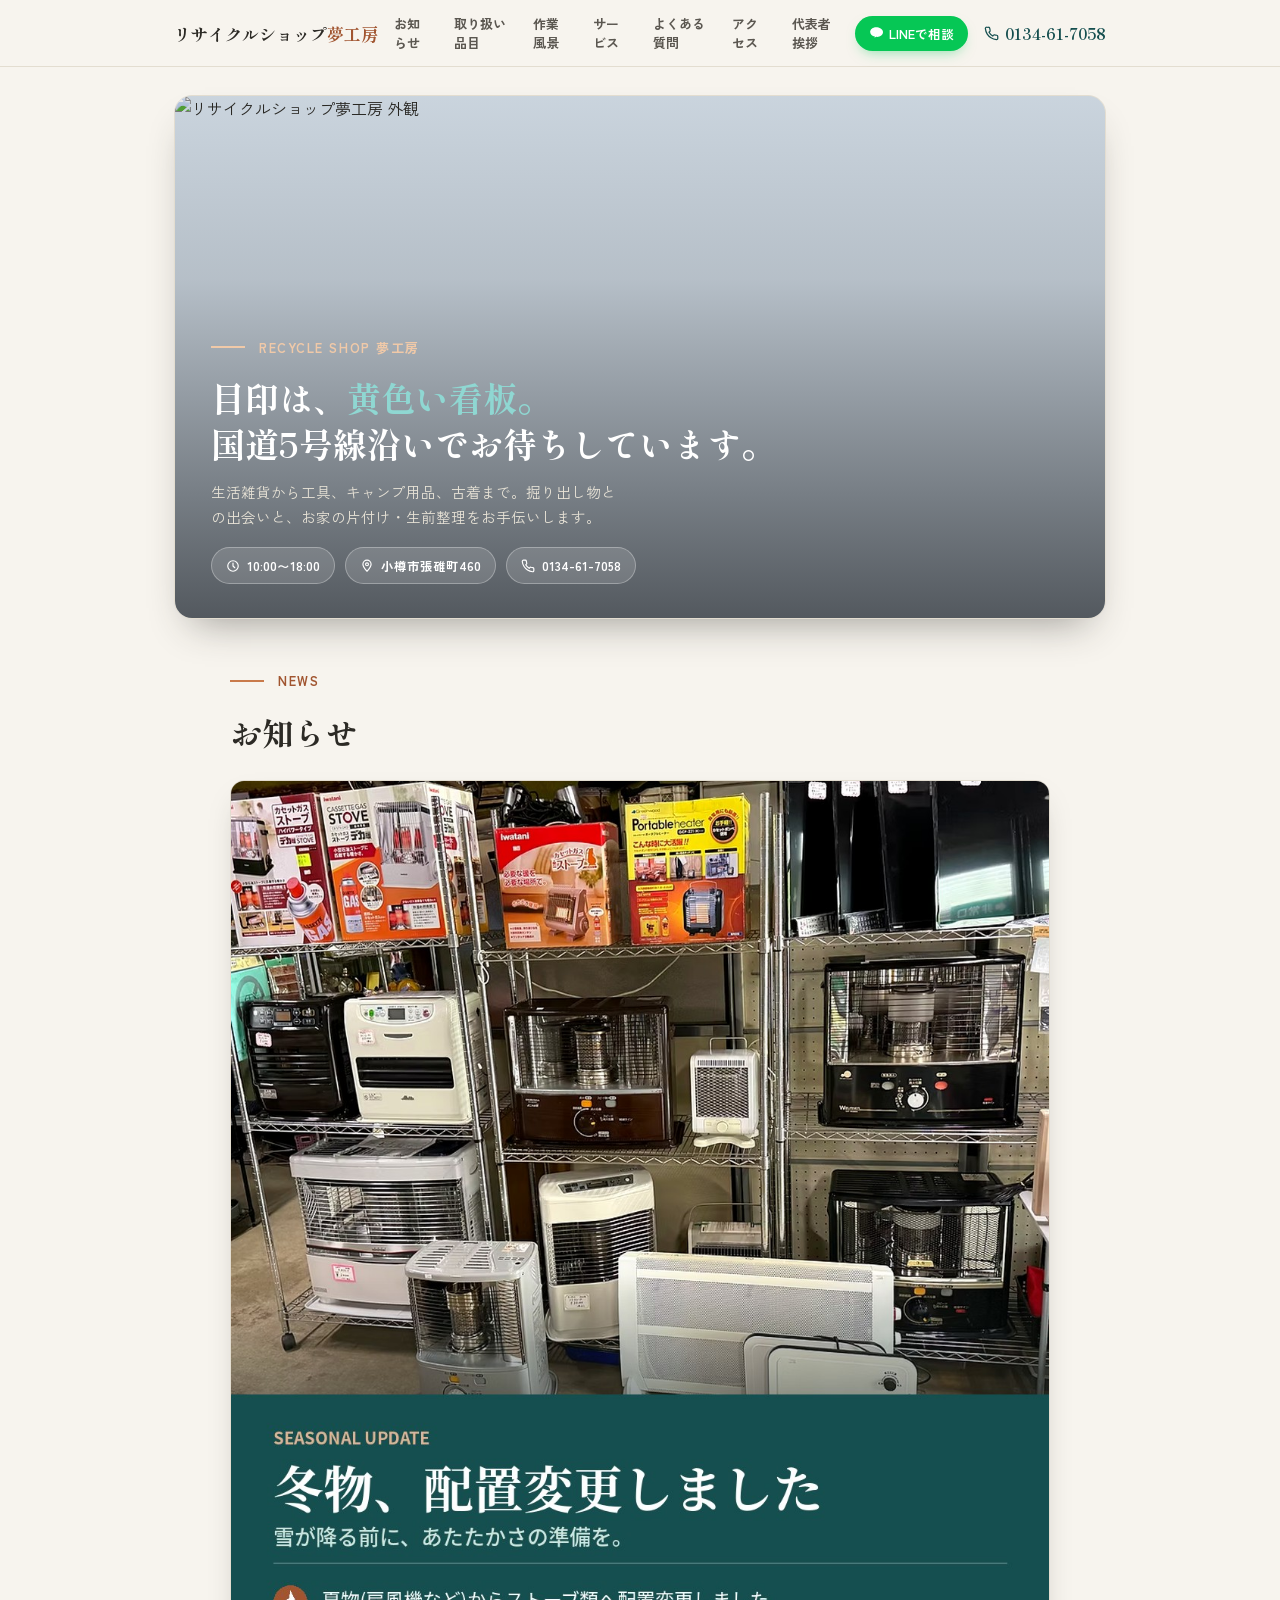
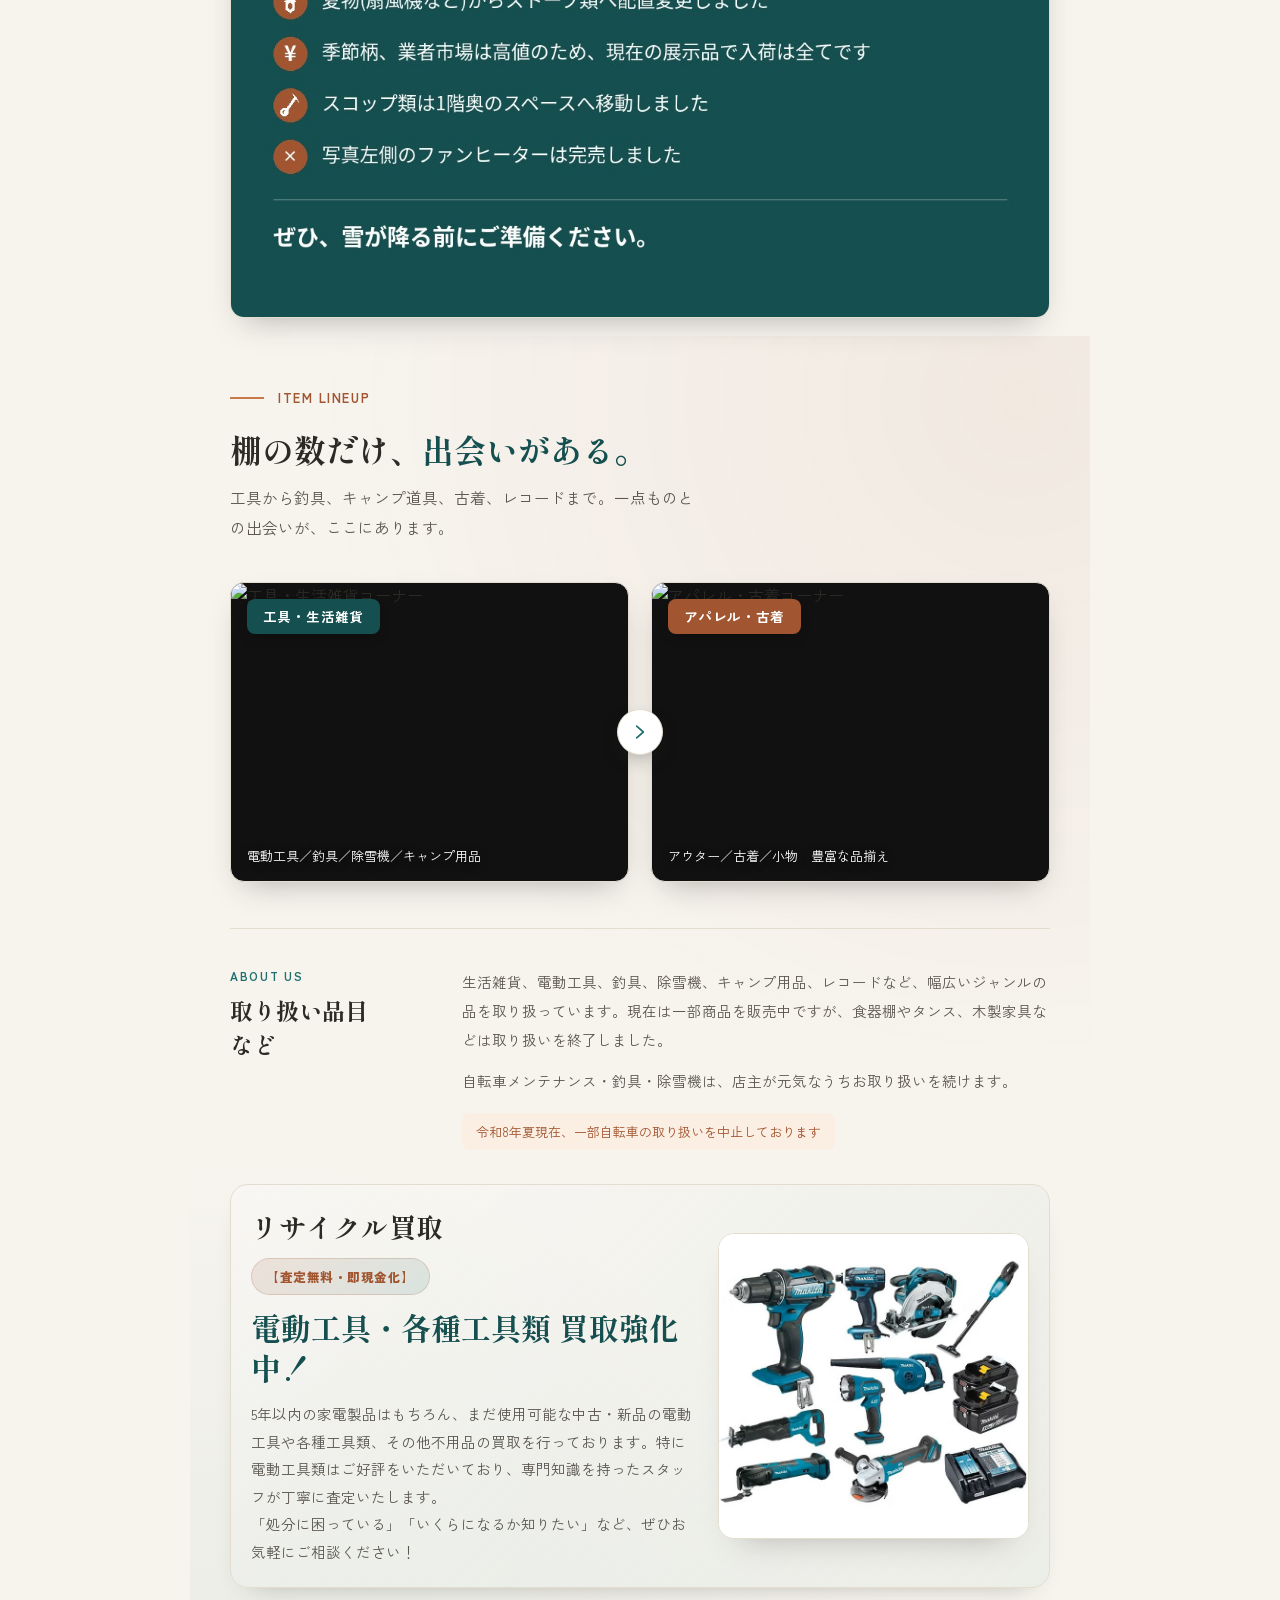
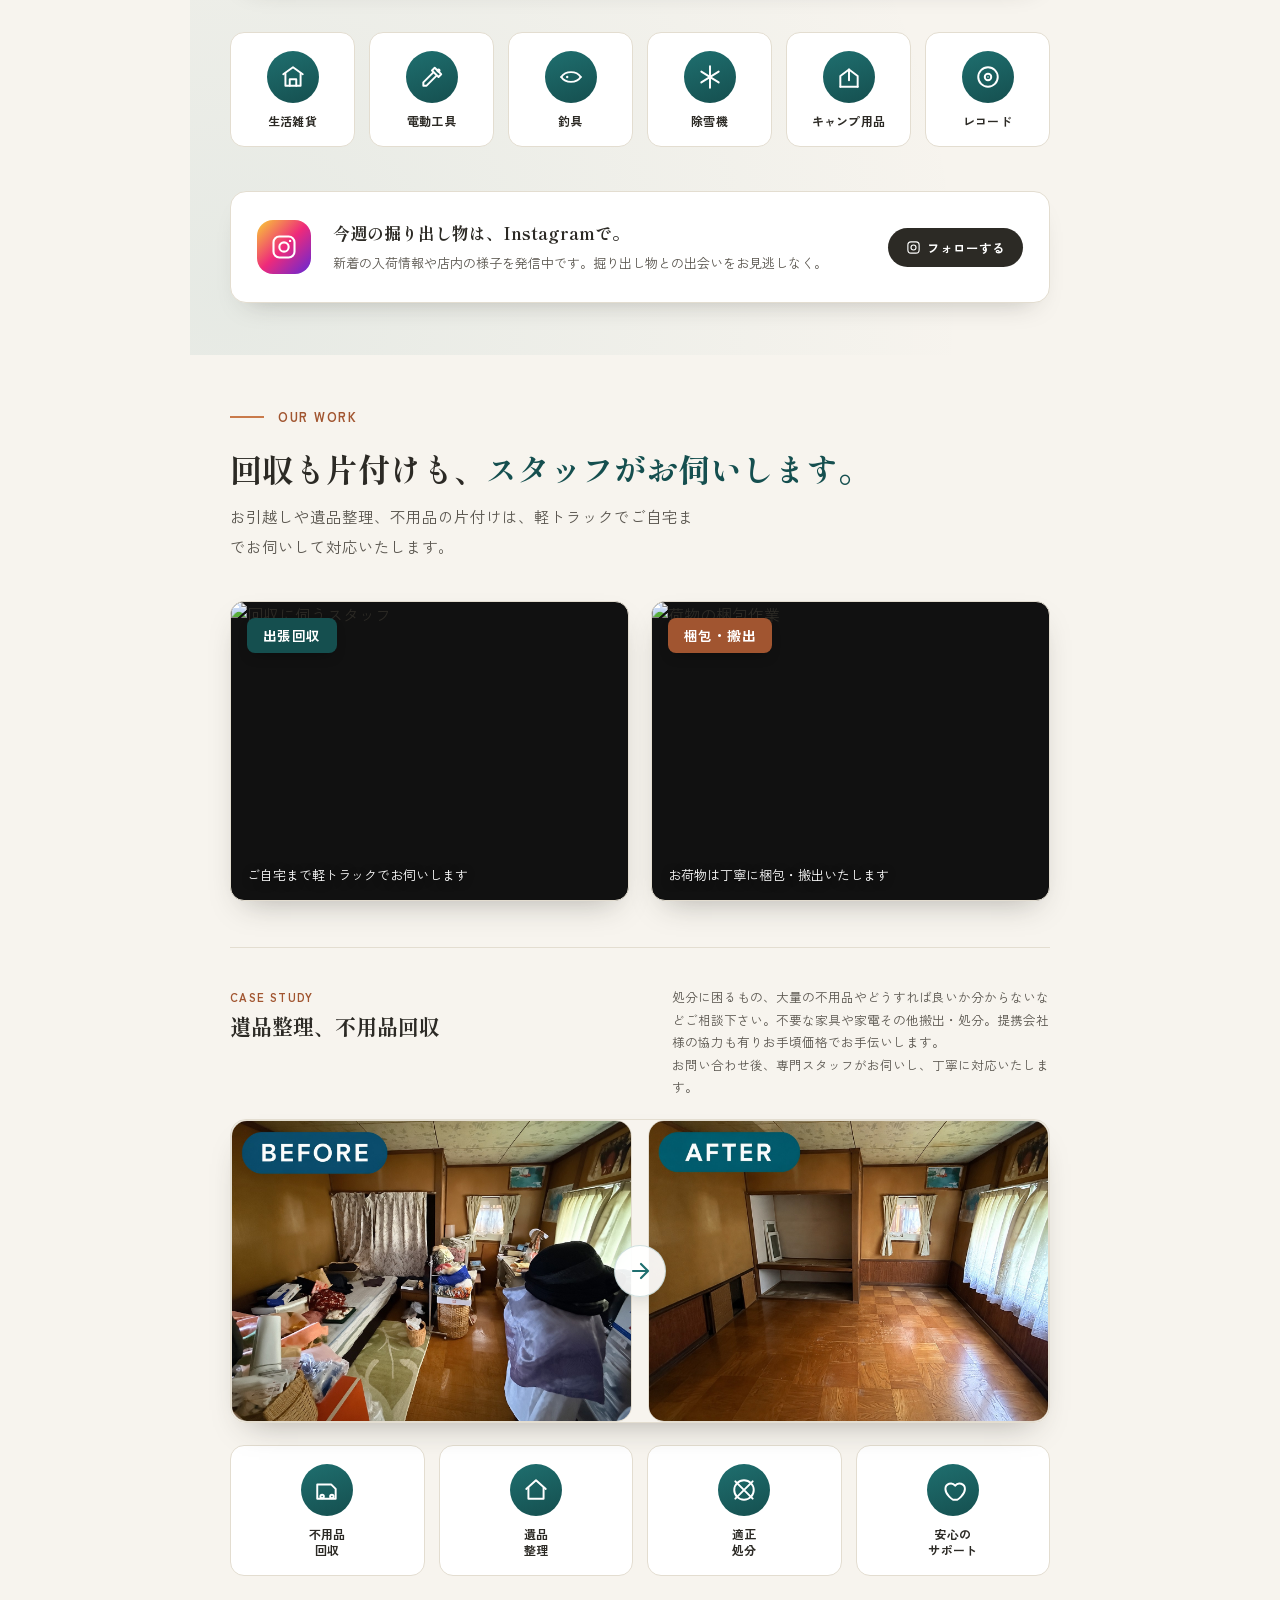
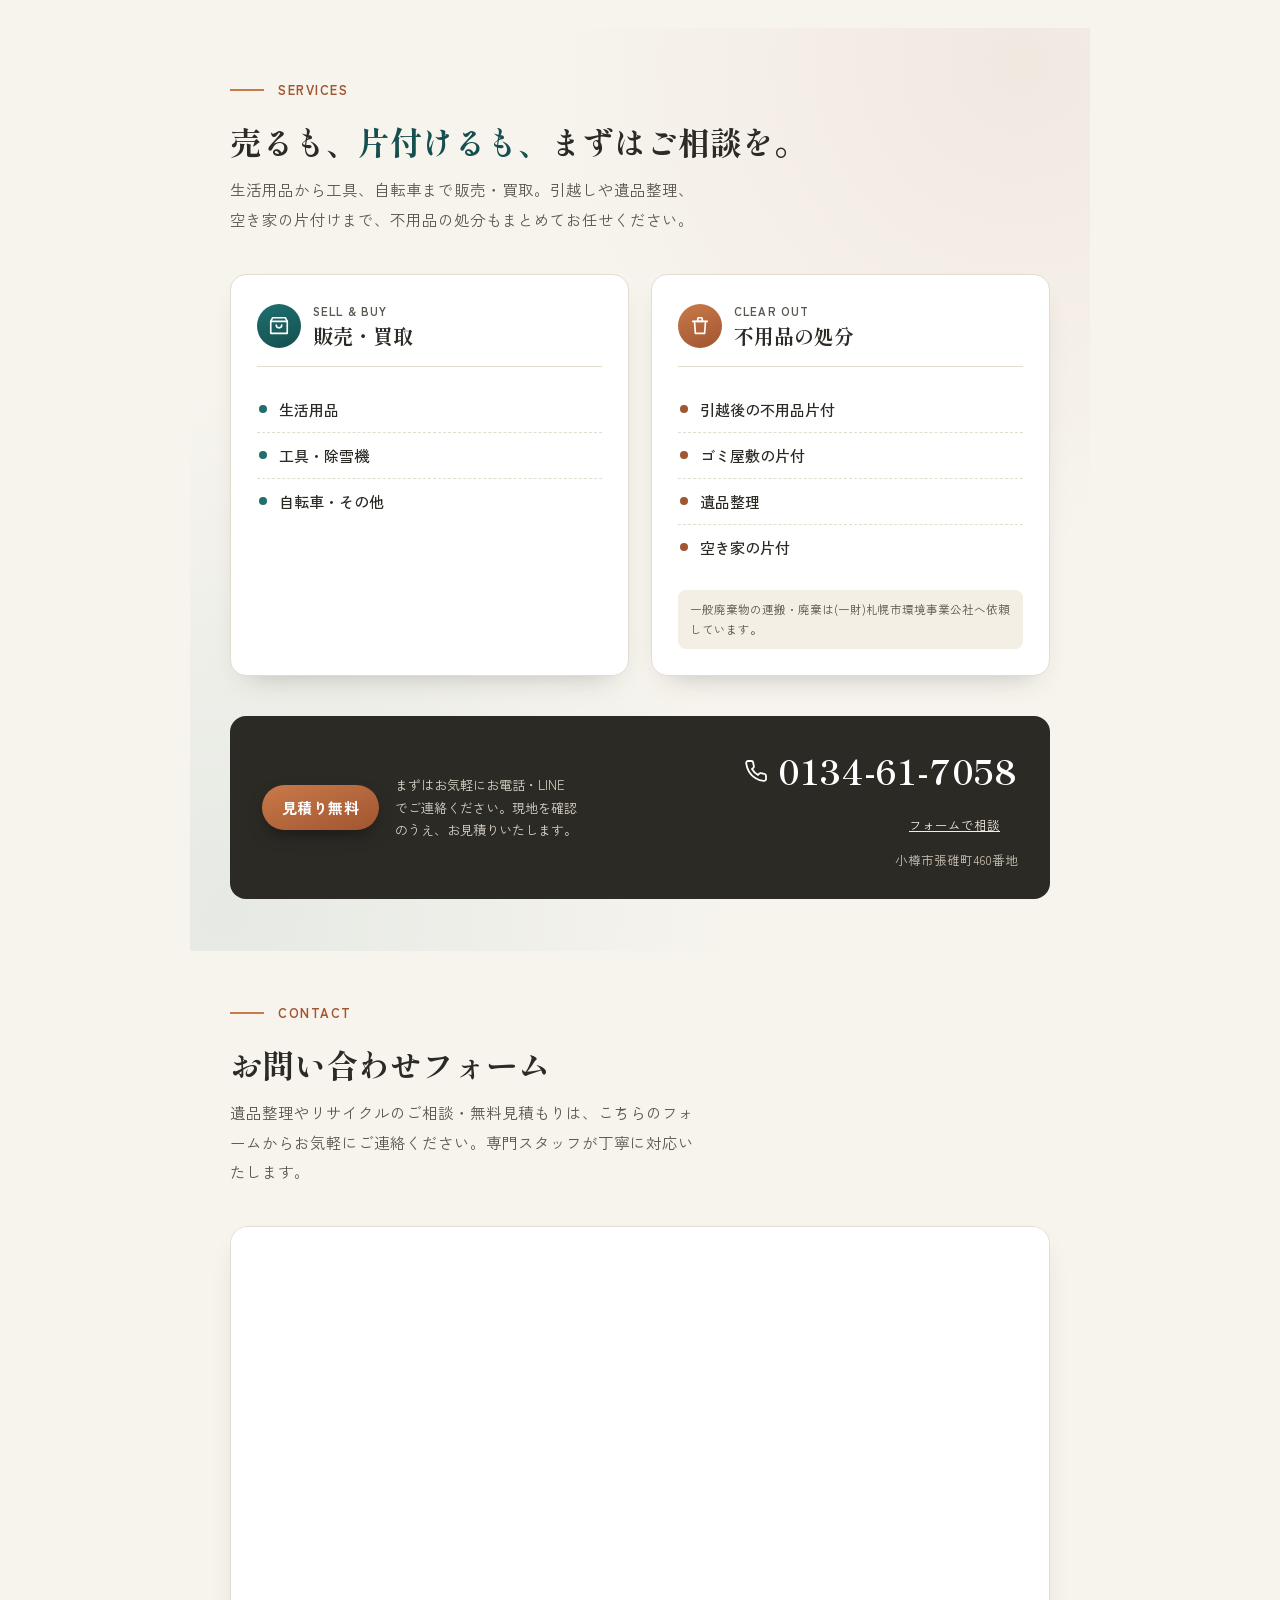
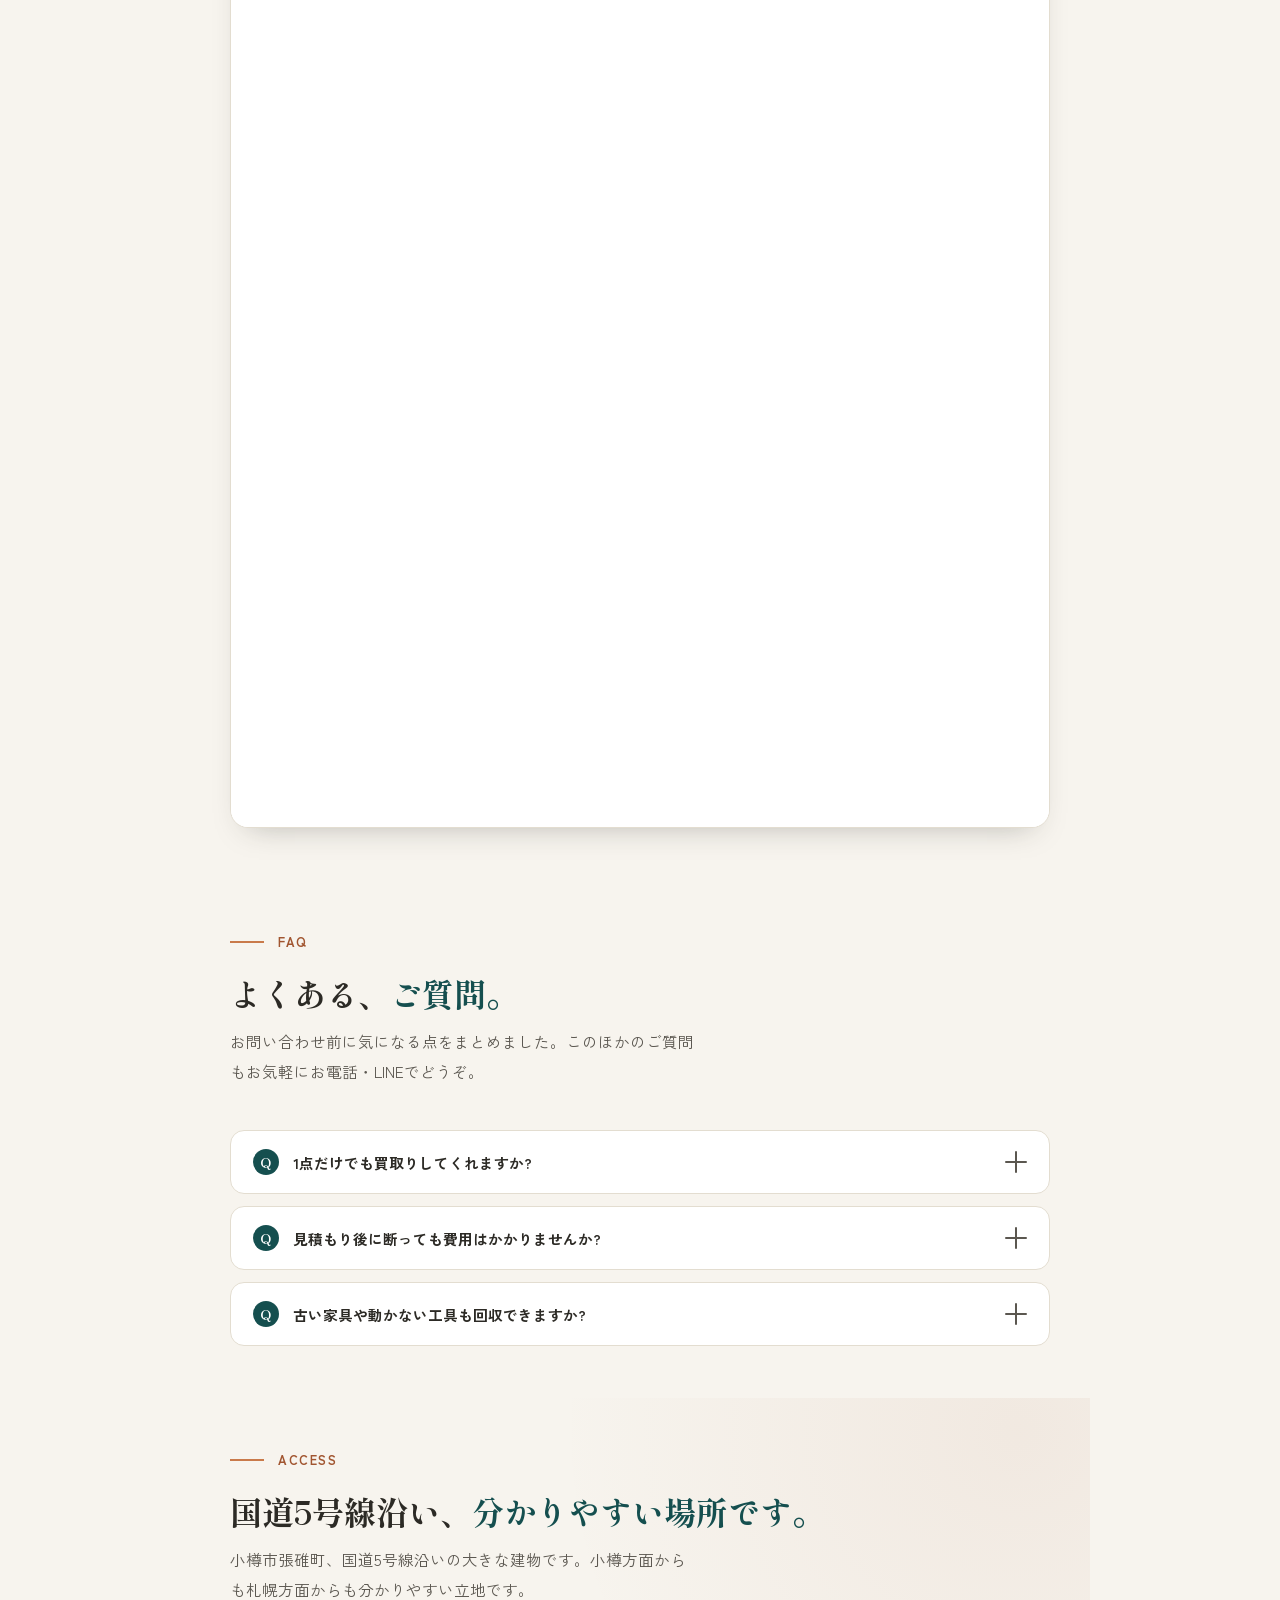
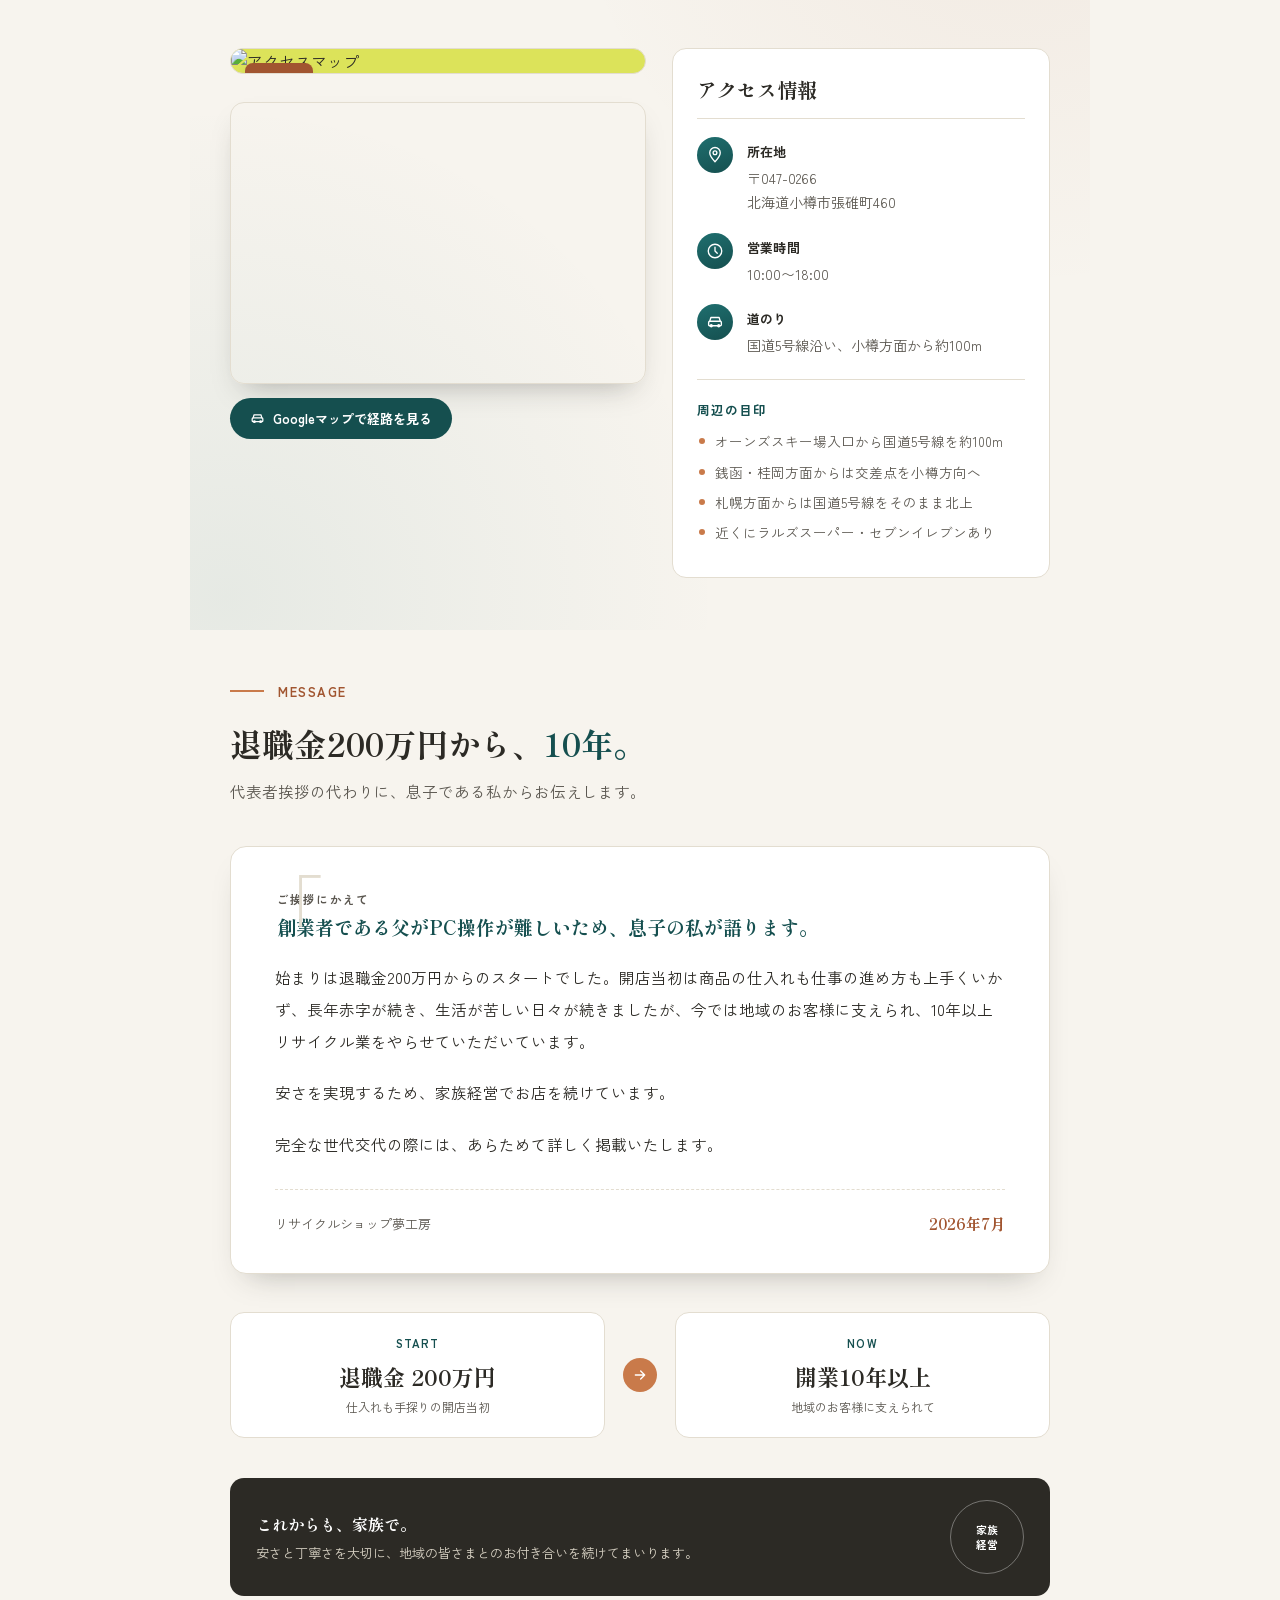
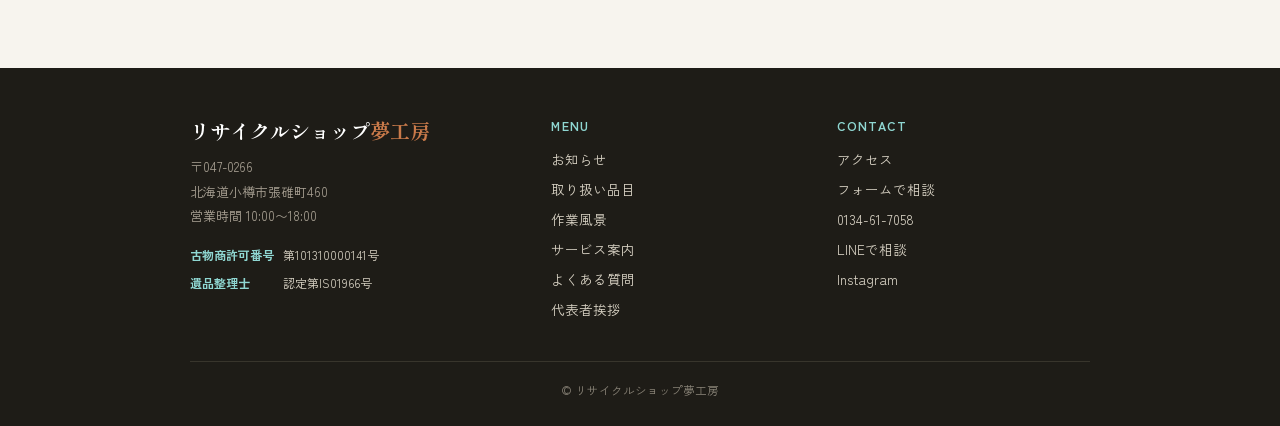
==== commit 687c755d: "fix" ====
--- a/index.html
+++ b/index.html
@@ -357,11 +357,12 @@
         <a href="#work">作業風景</a>
         <a href="#service">サービス案内</a>
         <a href="#faq">よくある質問</a>
+        <a href="#message">代表者挨拶</a>
       </div>
       <div class="sf-col">
         <h4>CONTACT</h4>
         <a href="#access">アクセス</a>
-        <a href="#message">代表者挨拶</a>
+        <a href="#contact">フォームで相談</a>
         <a href="tel:0134617058">0134-61-7058</a>
         <!-- TODO: LINE/Instagramの実URLに差し替えてください -->
         <a href="https://lin.ee/w76N7Tj" target="_blank" rel="noopener">LINEで相談</a>
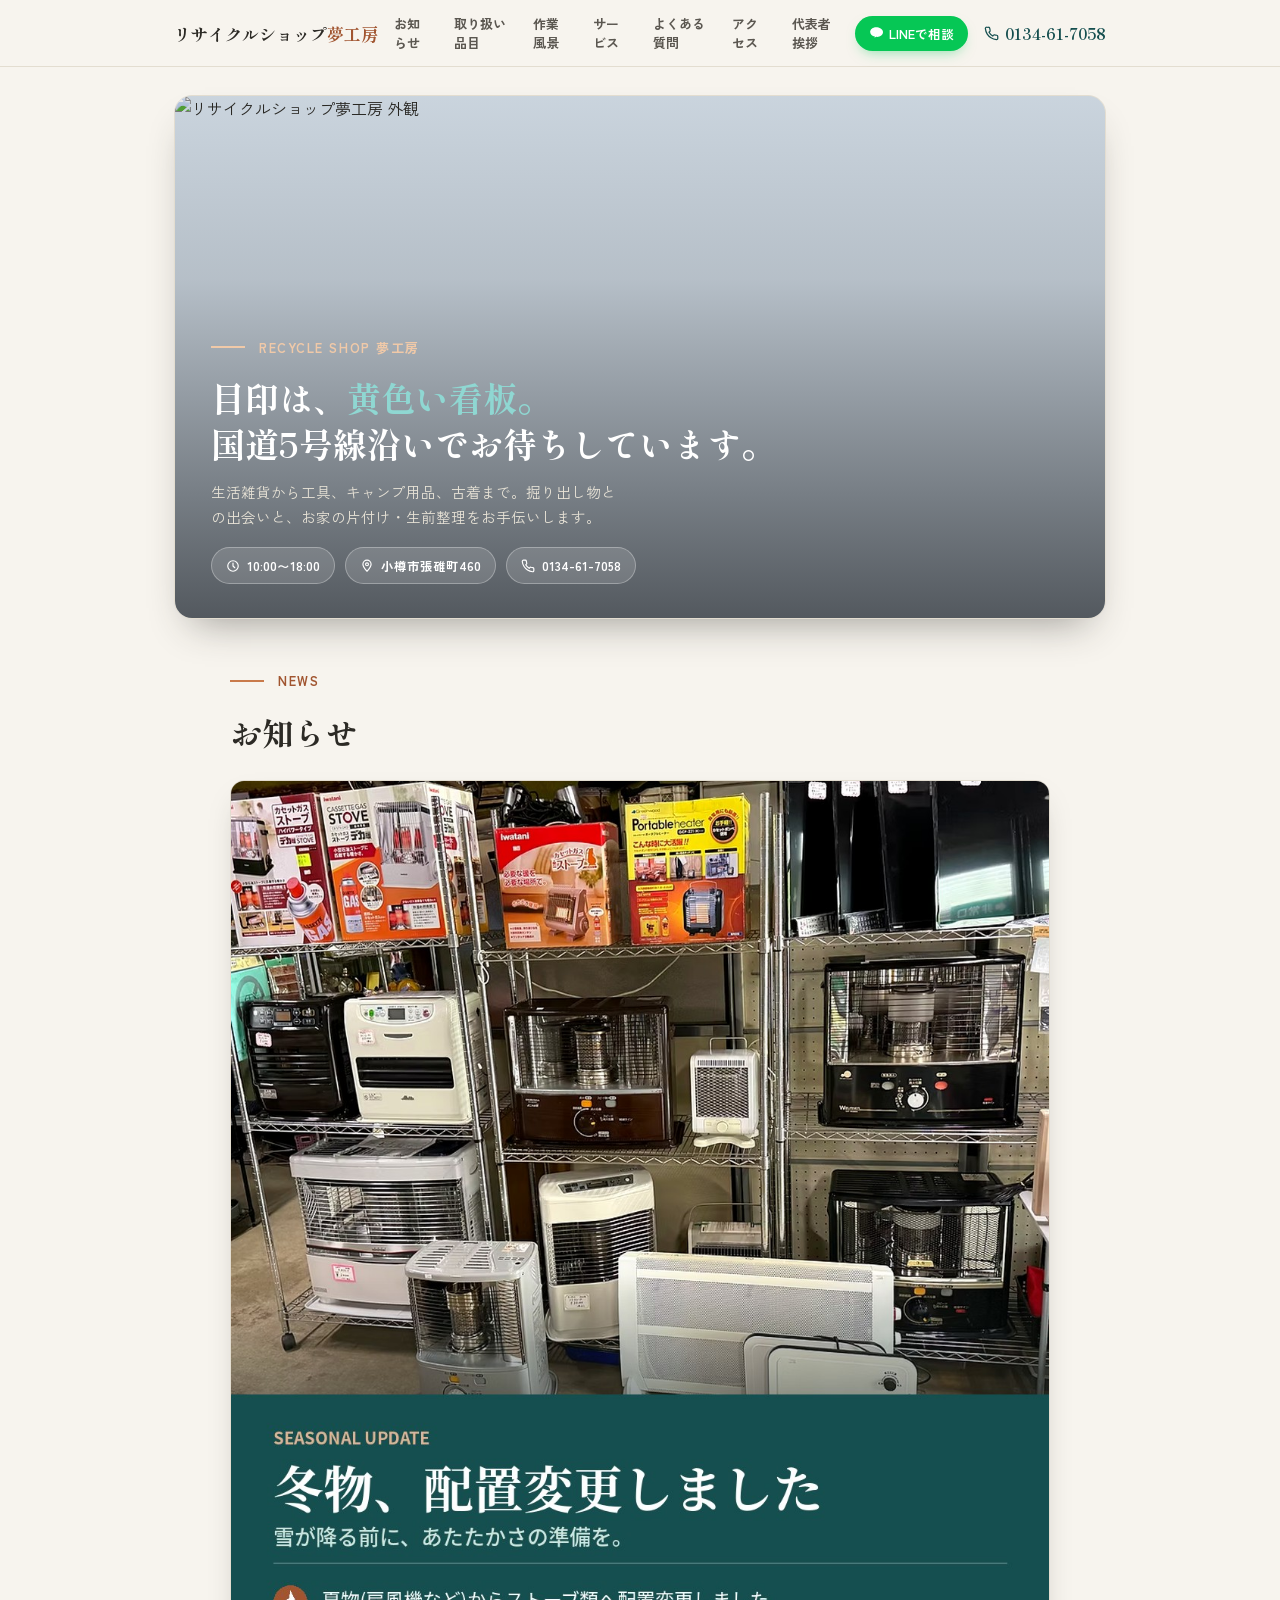
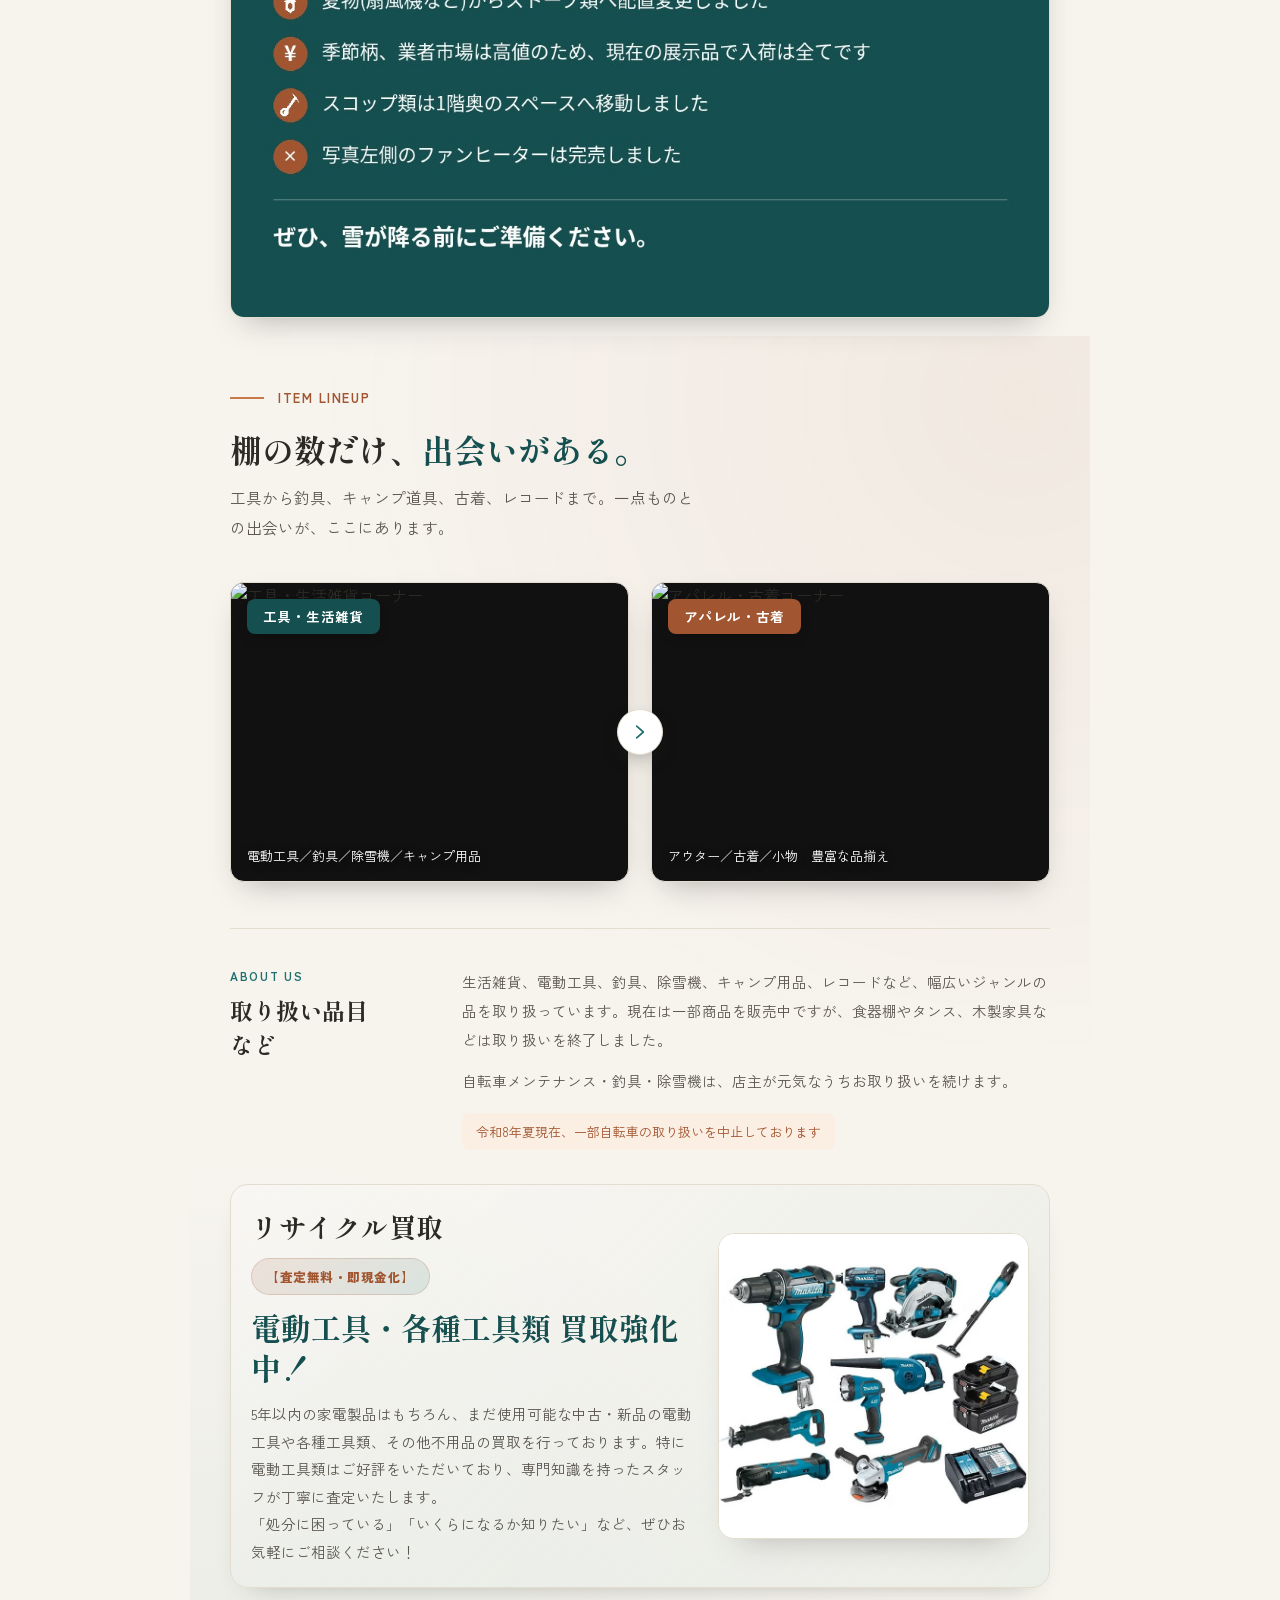
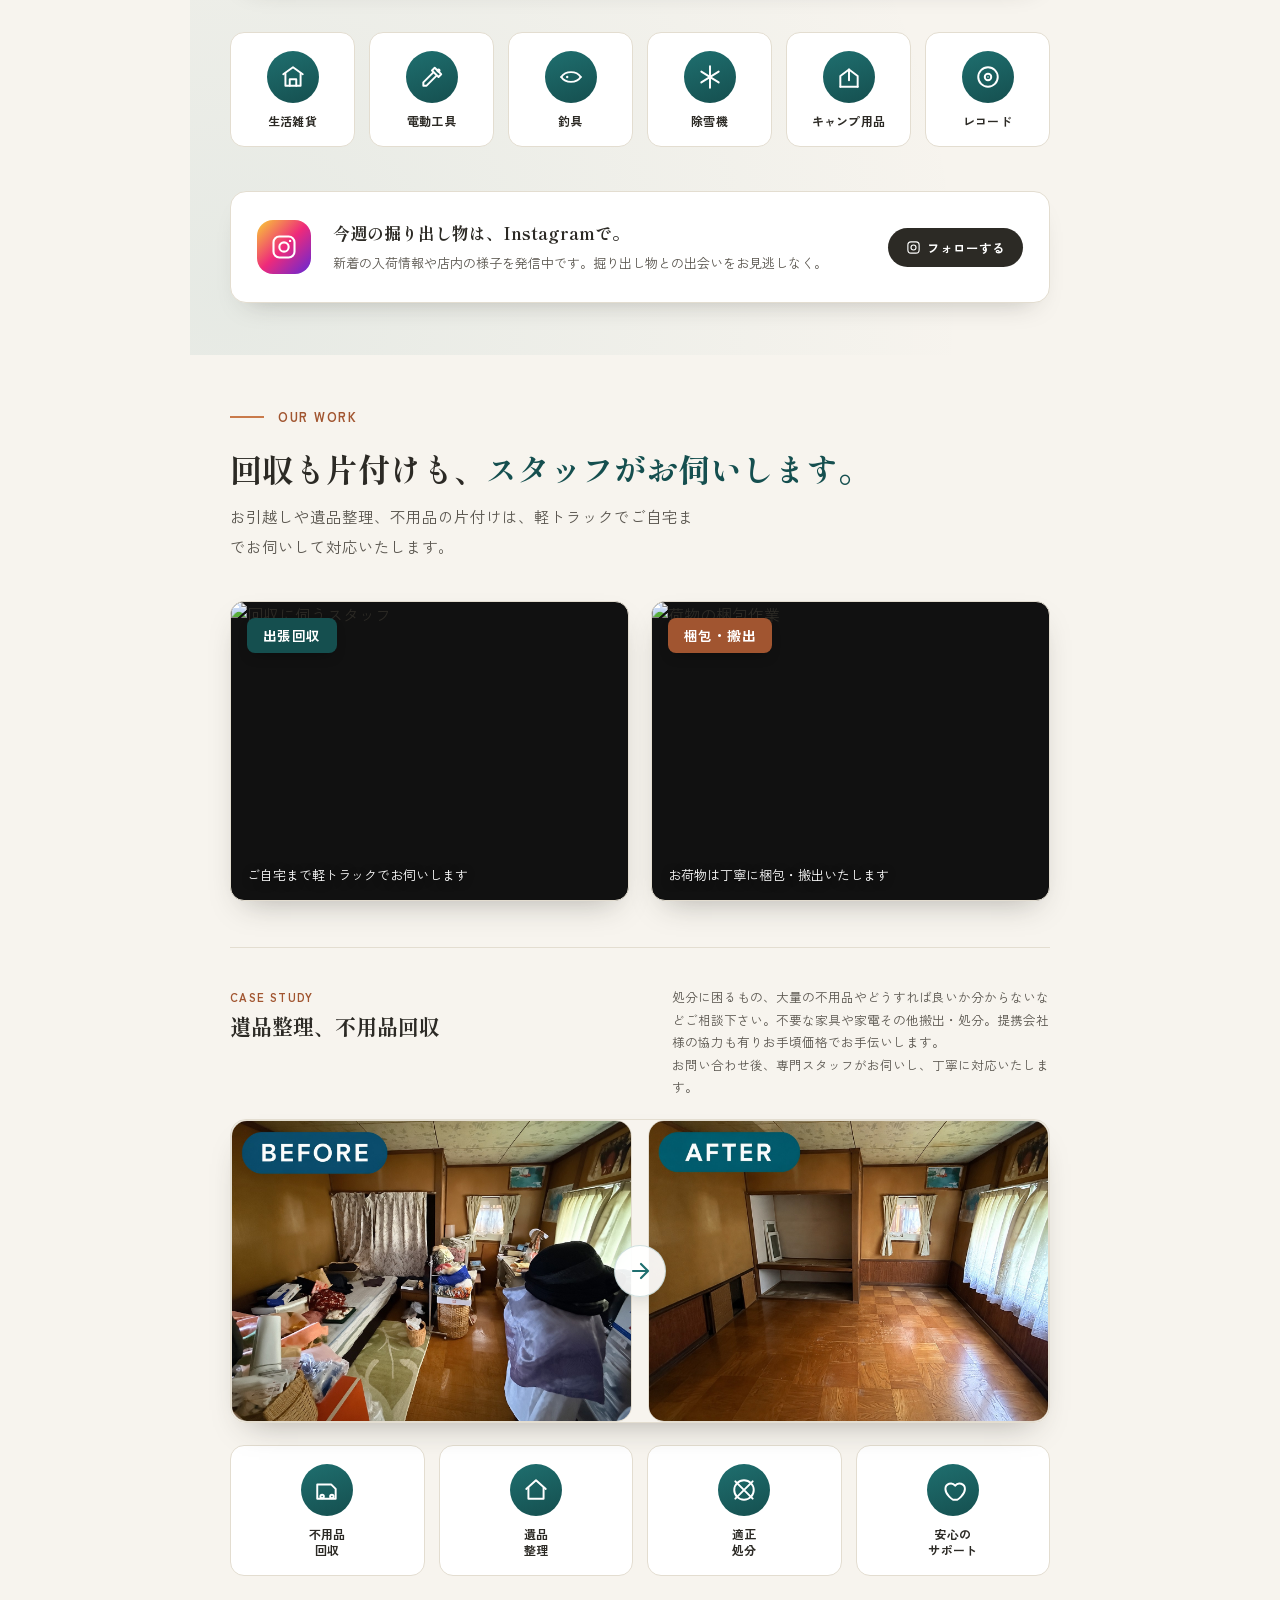
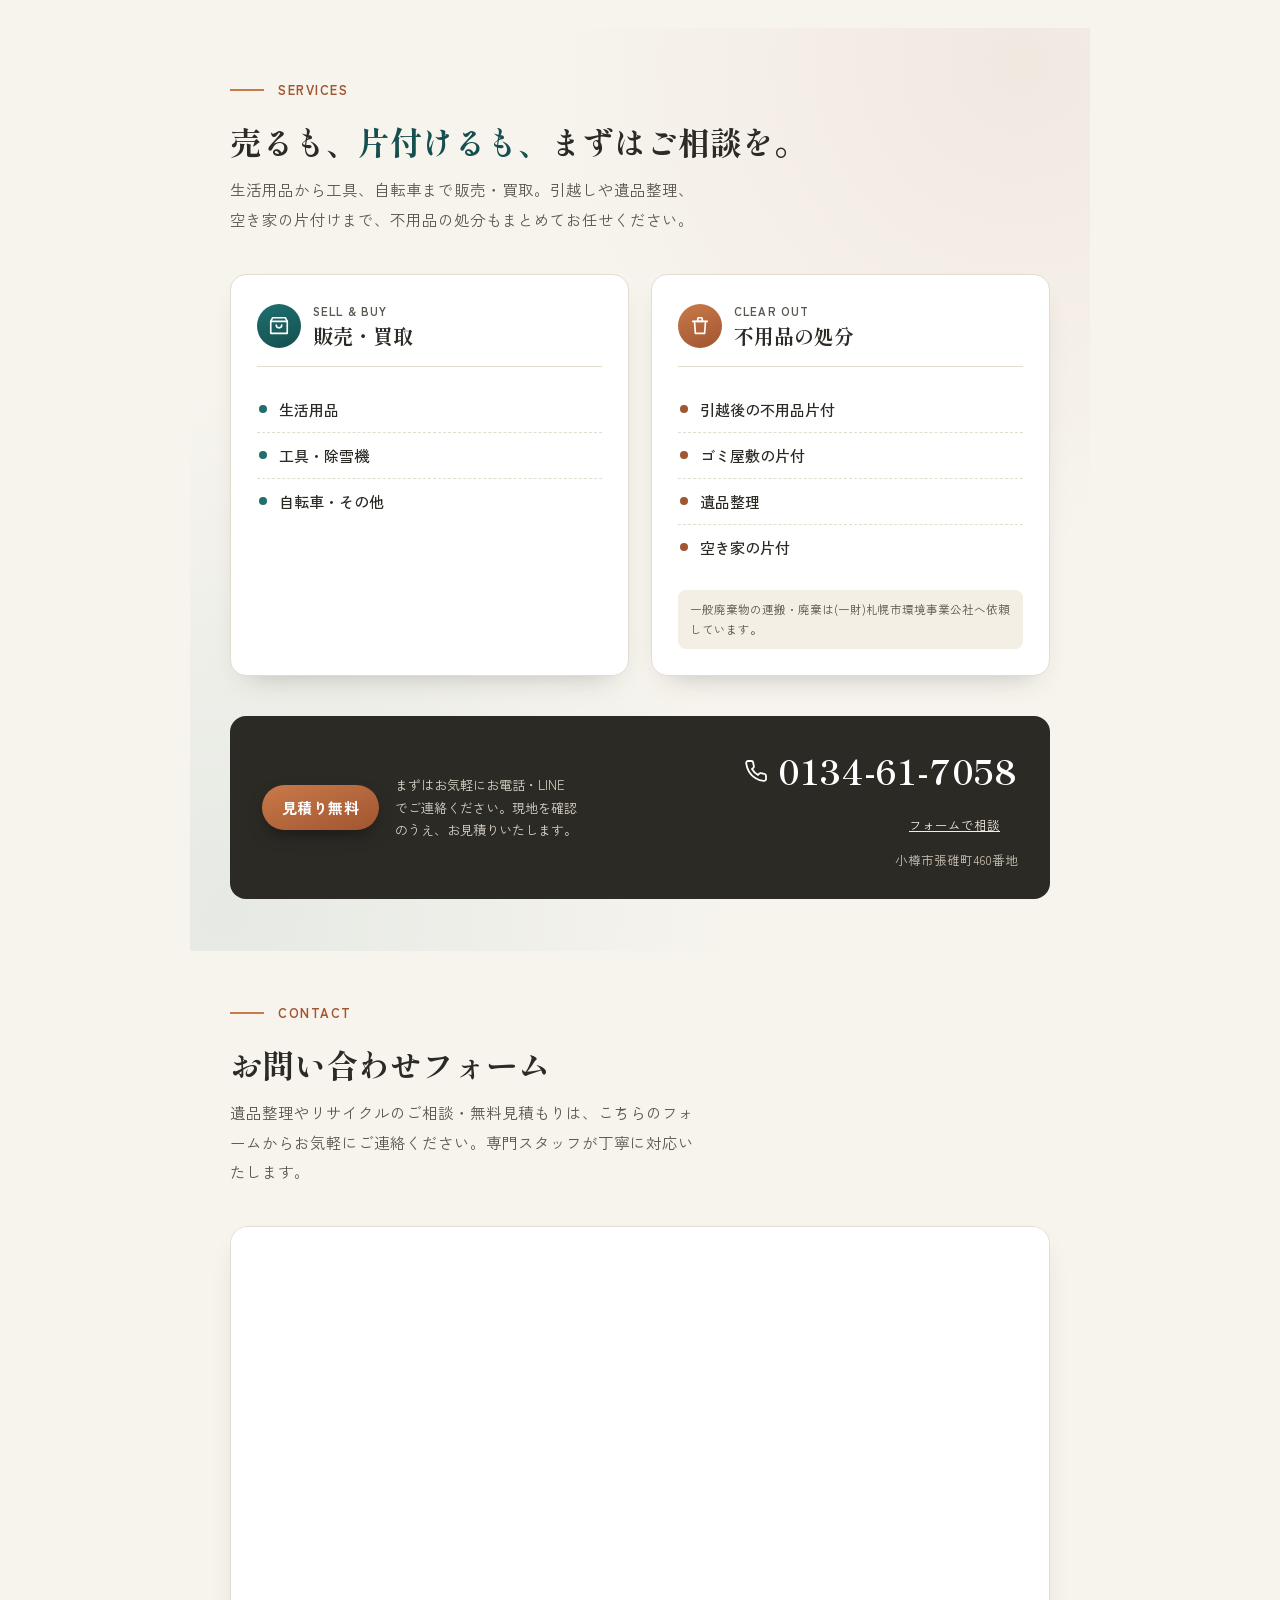
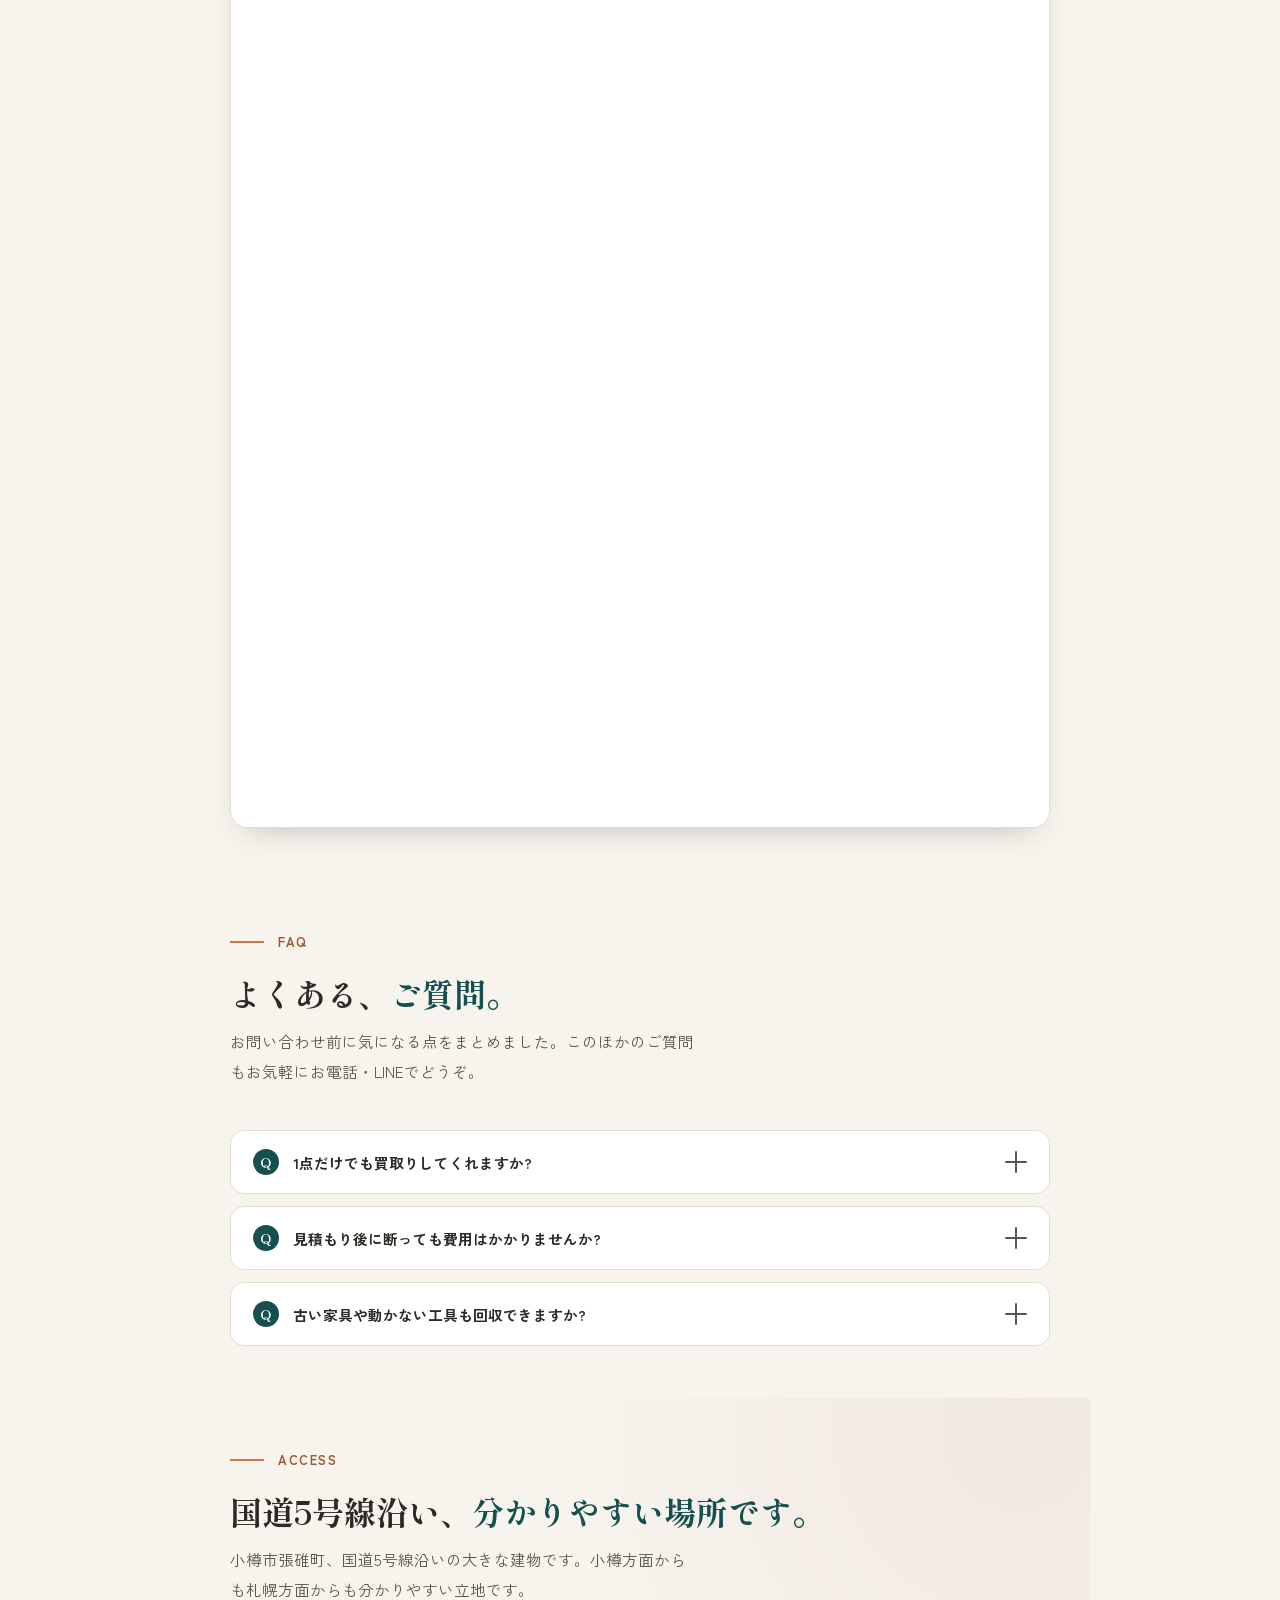
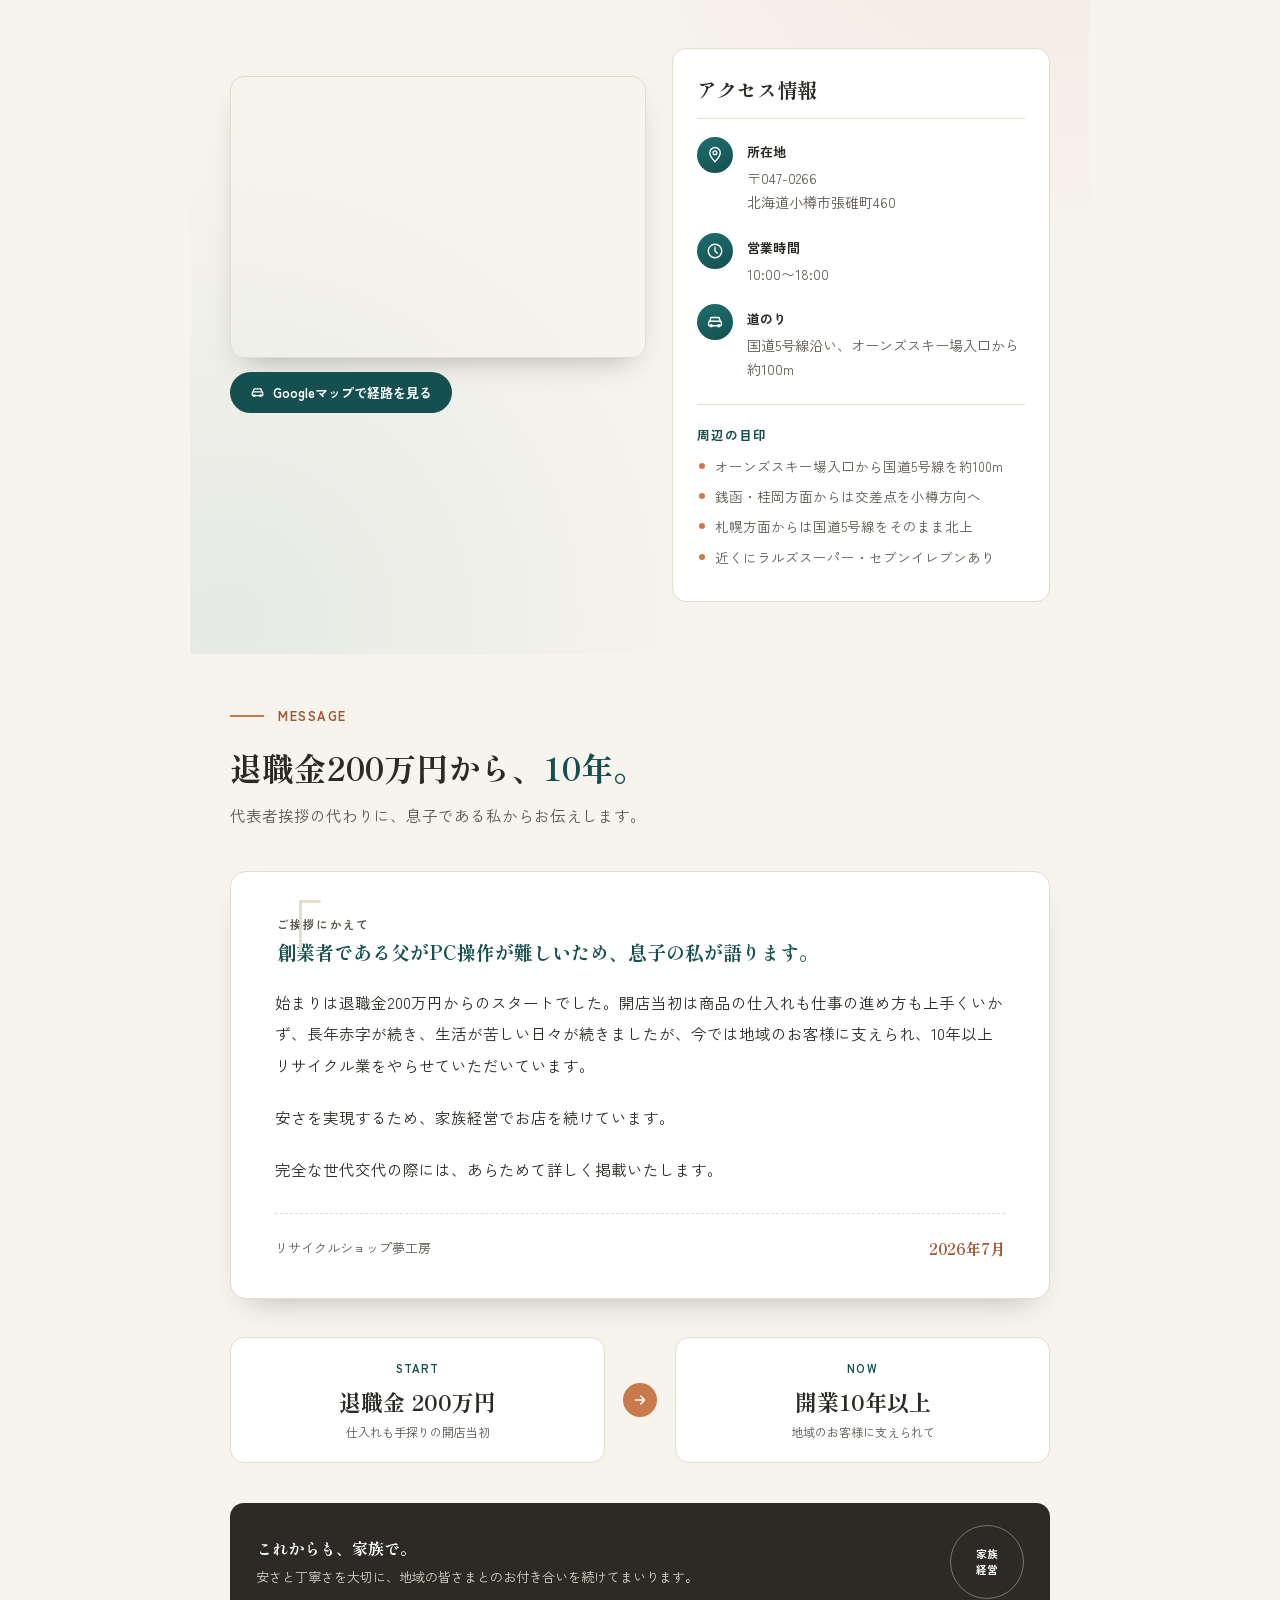
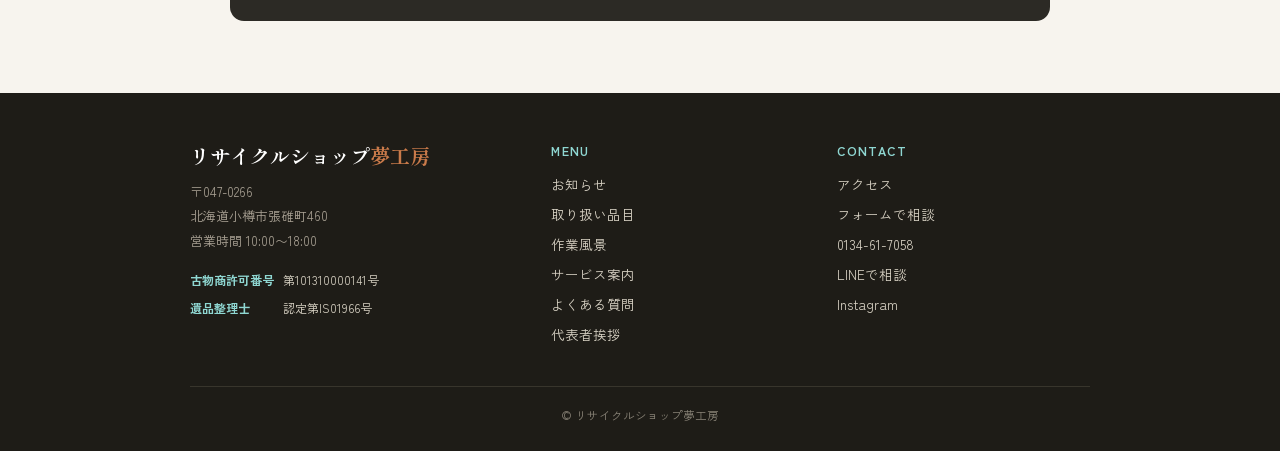
==== commit cb9f2d90: "map del" ====
--- a/index.html
+++ b/index.html
@@ -268,10 +268,6 @@
 
     <div class="access-block">
       <div>
-        <div class="map-frame">
-          <span class="map-tag">案内図</span>
-          <img src="images/access-map.jpg" alt="アクセスマップ">
-        </div>
         <div class="map-embed-wrap">
           <iframe src="https://www.google.com/maps?q=%E3%80%92047-0266+%E5%8C%97%E6%B5%B7%E9%81%93%E5%B0%8F%E6%A8%BD%E5%B8%82%E5%BC%B5%E7%A2%93%E7%94%BA460+%E3%83%AA%E3%82%B5%E3%82%A4%E3%82%AF%E3%83%AB%E3%82%B7%E3%83%A7%E3%83%83%E3%83%97%E5%A4%A2%E5%B7%A5%E6%88%BF&output=embed" loading="lazy" referrerpolicy="no-referrer-when-downgrade" title="リサイクルショップ夢工房 地図"></iframe>
         </div>
@@ -292,7 +288,7 @@
         </div>
         <div class="d-row">
           <div class="d-icon"><svg viewBox="0 0 24 24" stroke-width="1.8" stroke-linecap="round" stroke-linejoin="round"><path d="M5 11l1.5-5h11L19 11"/><rect x="3.5" y="11" width="17" height="6" rx="1.5"/><circle cx="7" cy="17" r="1.3"/><circle cx="17" cy="17" r="1.3"/></svg></div>
-          <div class="d-text"><strong>道のり</strong>国道5号線沿い、小樽方面から約100m</div>
+          <div class="d-text"><strong>道のり</strong>国道5号線沿い、オーンズスキー場入口から約100m</div>
         </div>
         <div class="route-list">
           <p class="lead">周辺の目印</p>
--- a/style.css
+++ b/style.css
@@ -304,9 +304,6 @@
 
   /* ============ Access block ============ */
   .access-block{ margin-top:44px; display:grid; grid-template-columns:1.1fr 1fr; gap:26px; align-items:start; }
-  .map-frame{ position:relative; border-radius:14px; overflow:hidden; border:1px solid var(--line); box-shadow:0 14px 28px -14px rgba(44,42,37,0.35); background:#dce35a; }
-  .map-frame img{ width:100%; display:block; }
-  .map-tag{ position:absolute; top:14px; left:14px; padding:6px 14px 7px; border-radius:8px; background:var(--rust); color:#fff; font-size:12.5px; font-weight:700; letter-spacing:.03em; box-shadow:0 6px 14px -6px rgba(0,0,0,.4); }
   .details{ background:var(--panel); border:1px solid var(--line); border-radius:14px; padding:26px 24px; }
   .details-title{ font-family:'Shippori Mincho', serif; font-size:20px; font-weight:700; margin:0 0 18px; padding-bottom:14px; border-bottom:1px solid var(--line); }
   .d-row{ display:flex; gap:14px; margin-bottom:18px; align-items:flex-start; }
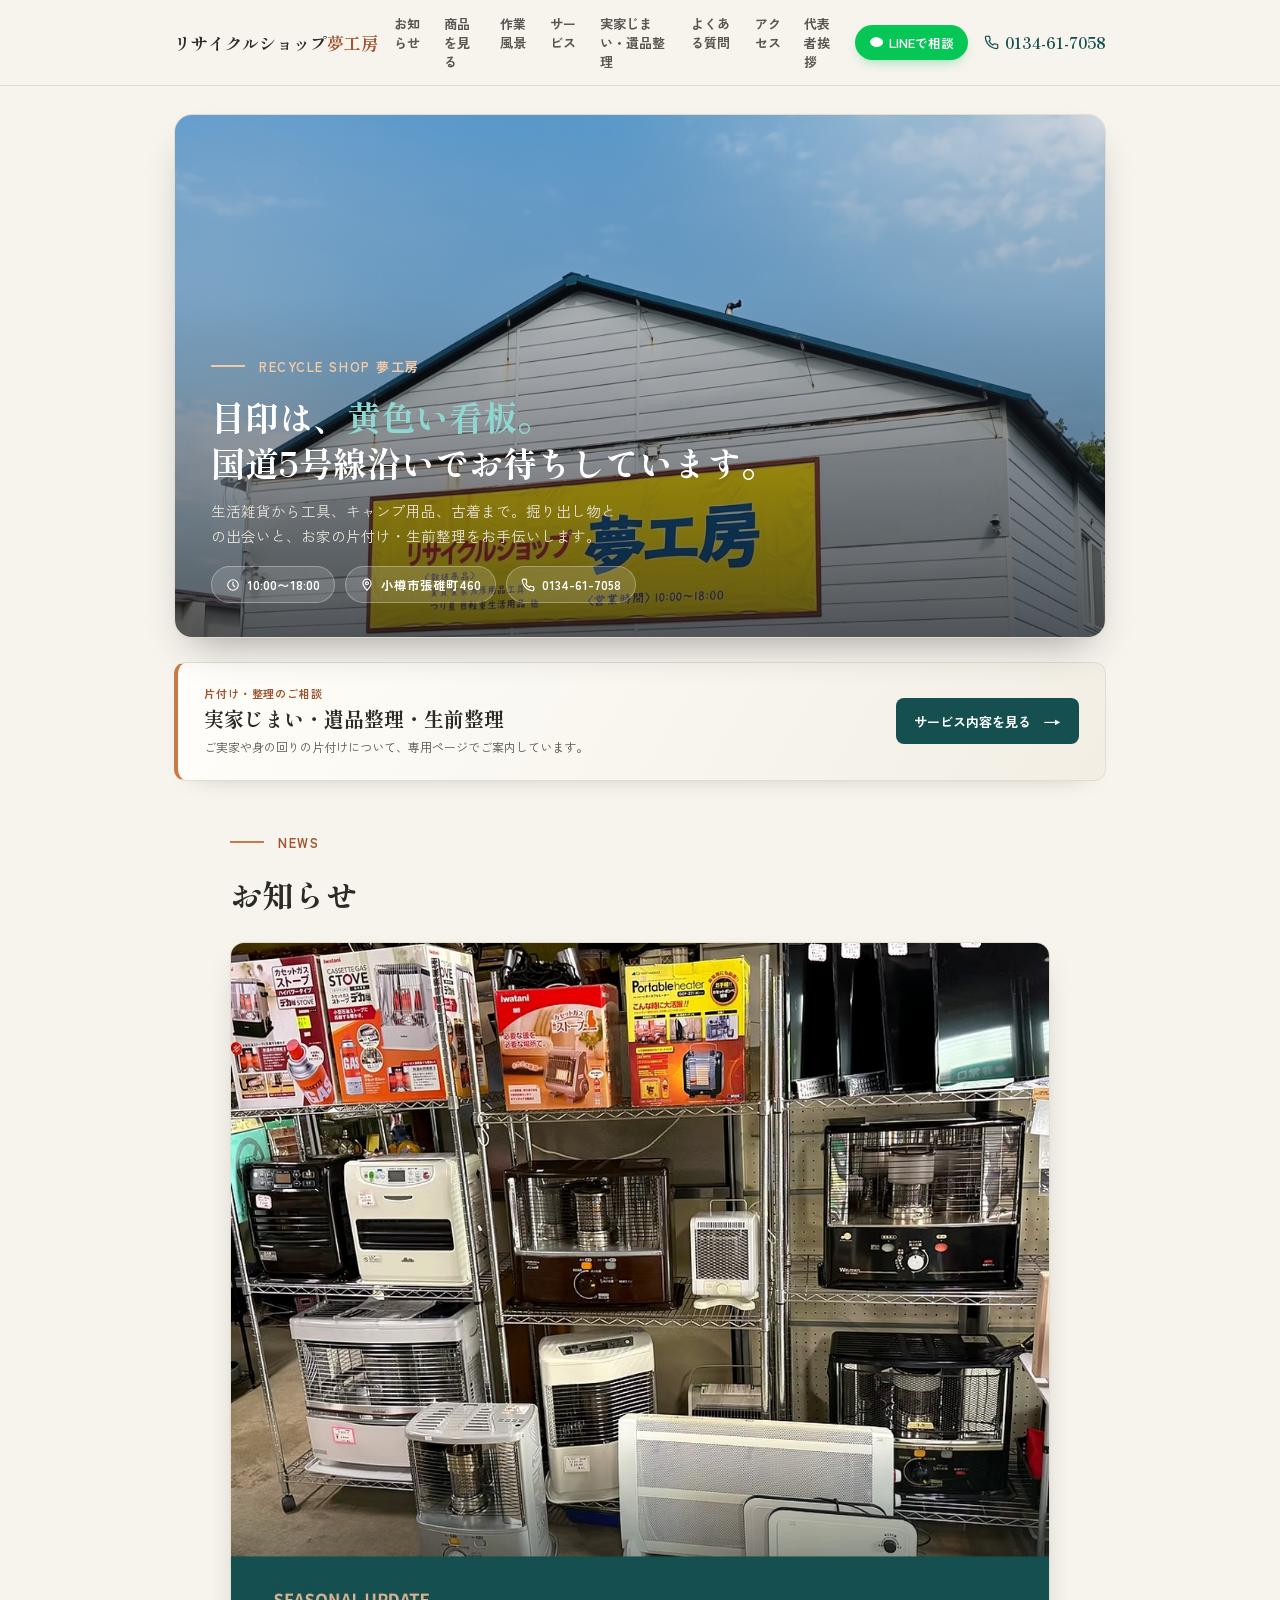
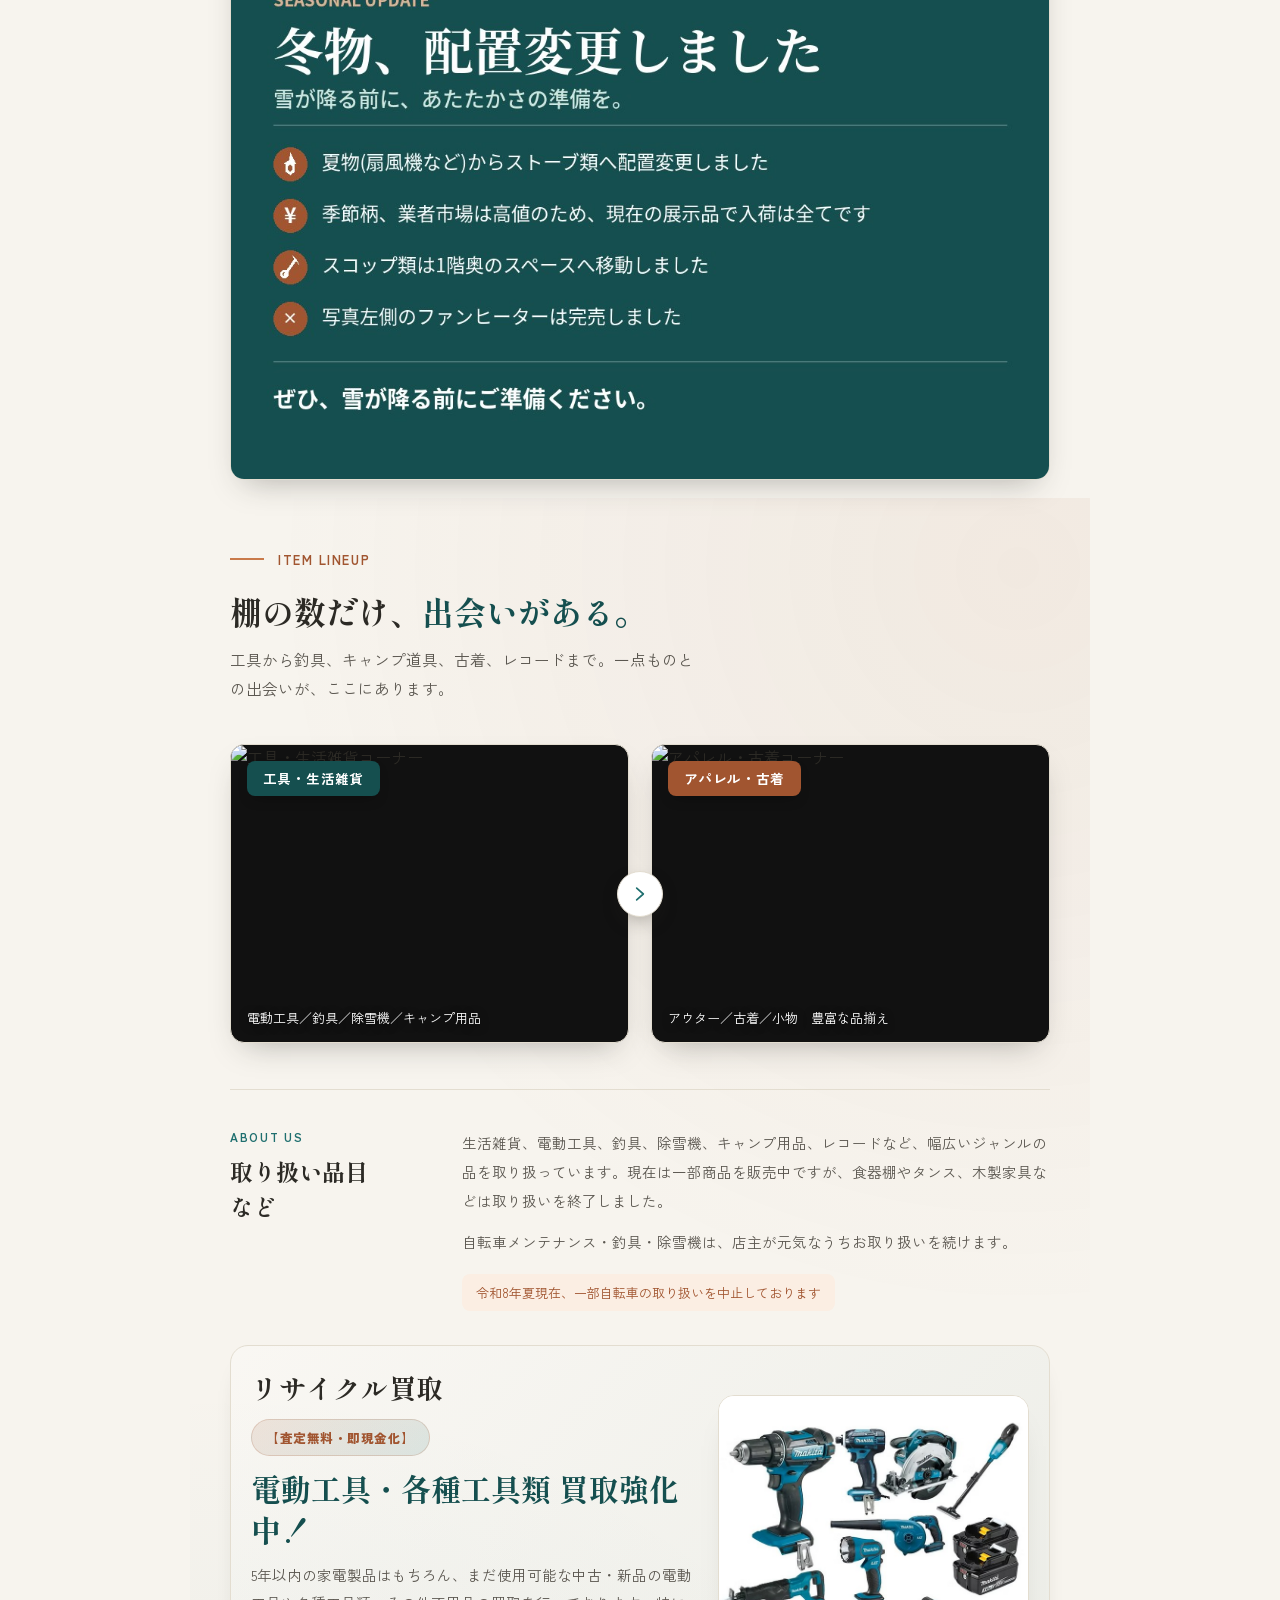
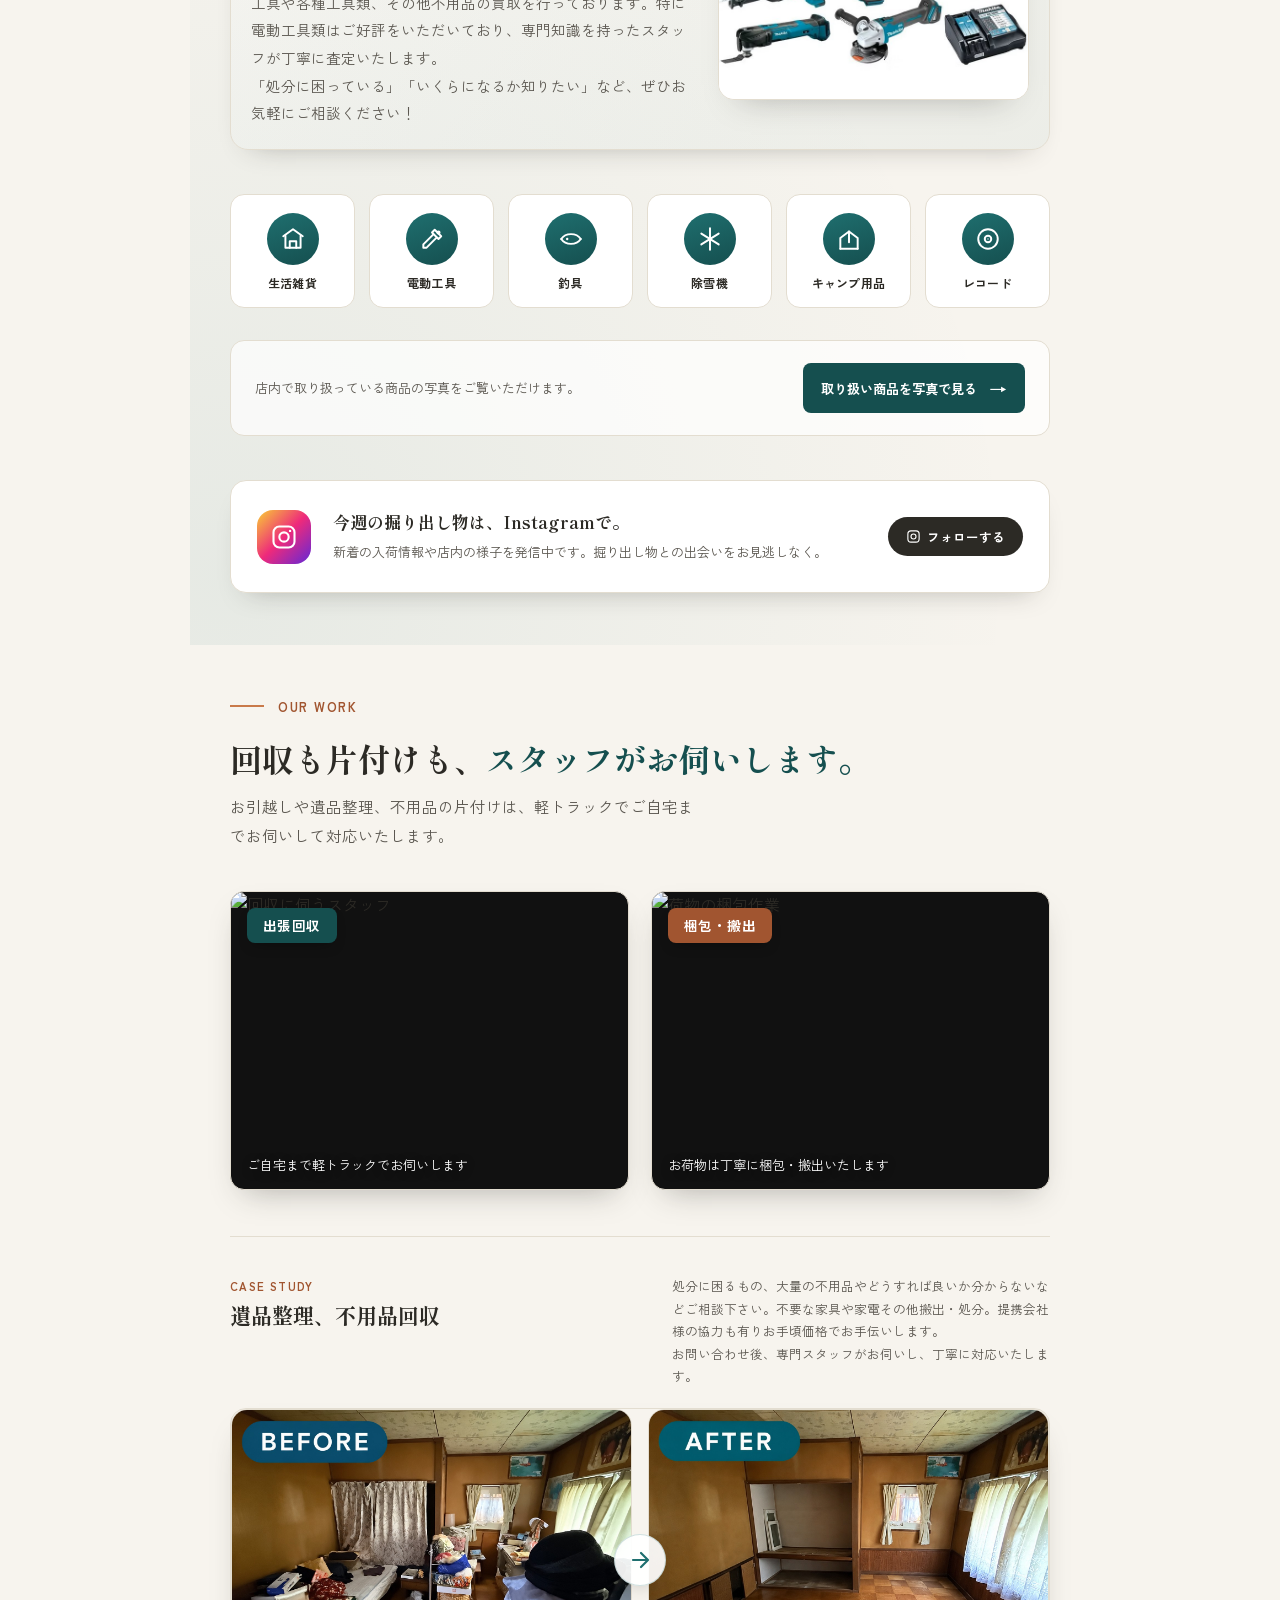
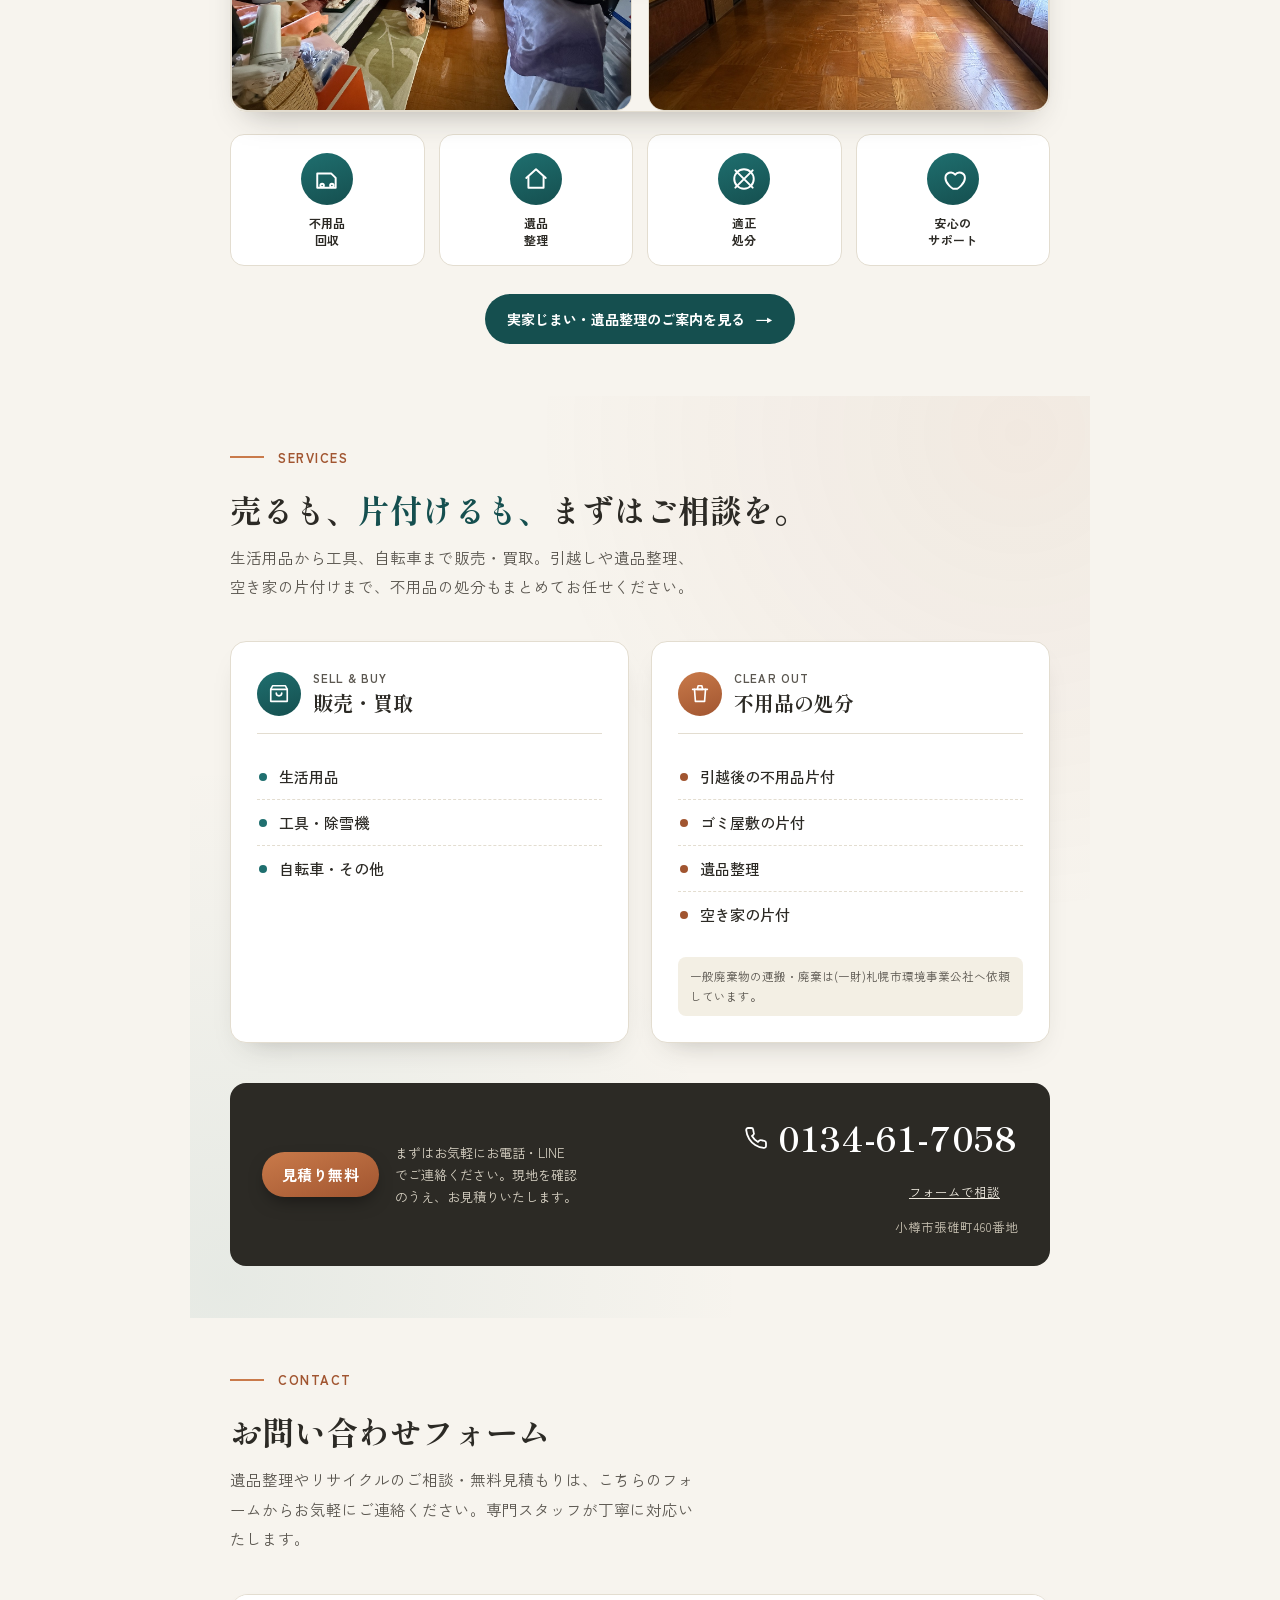
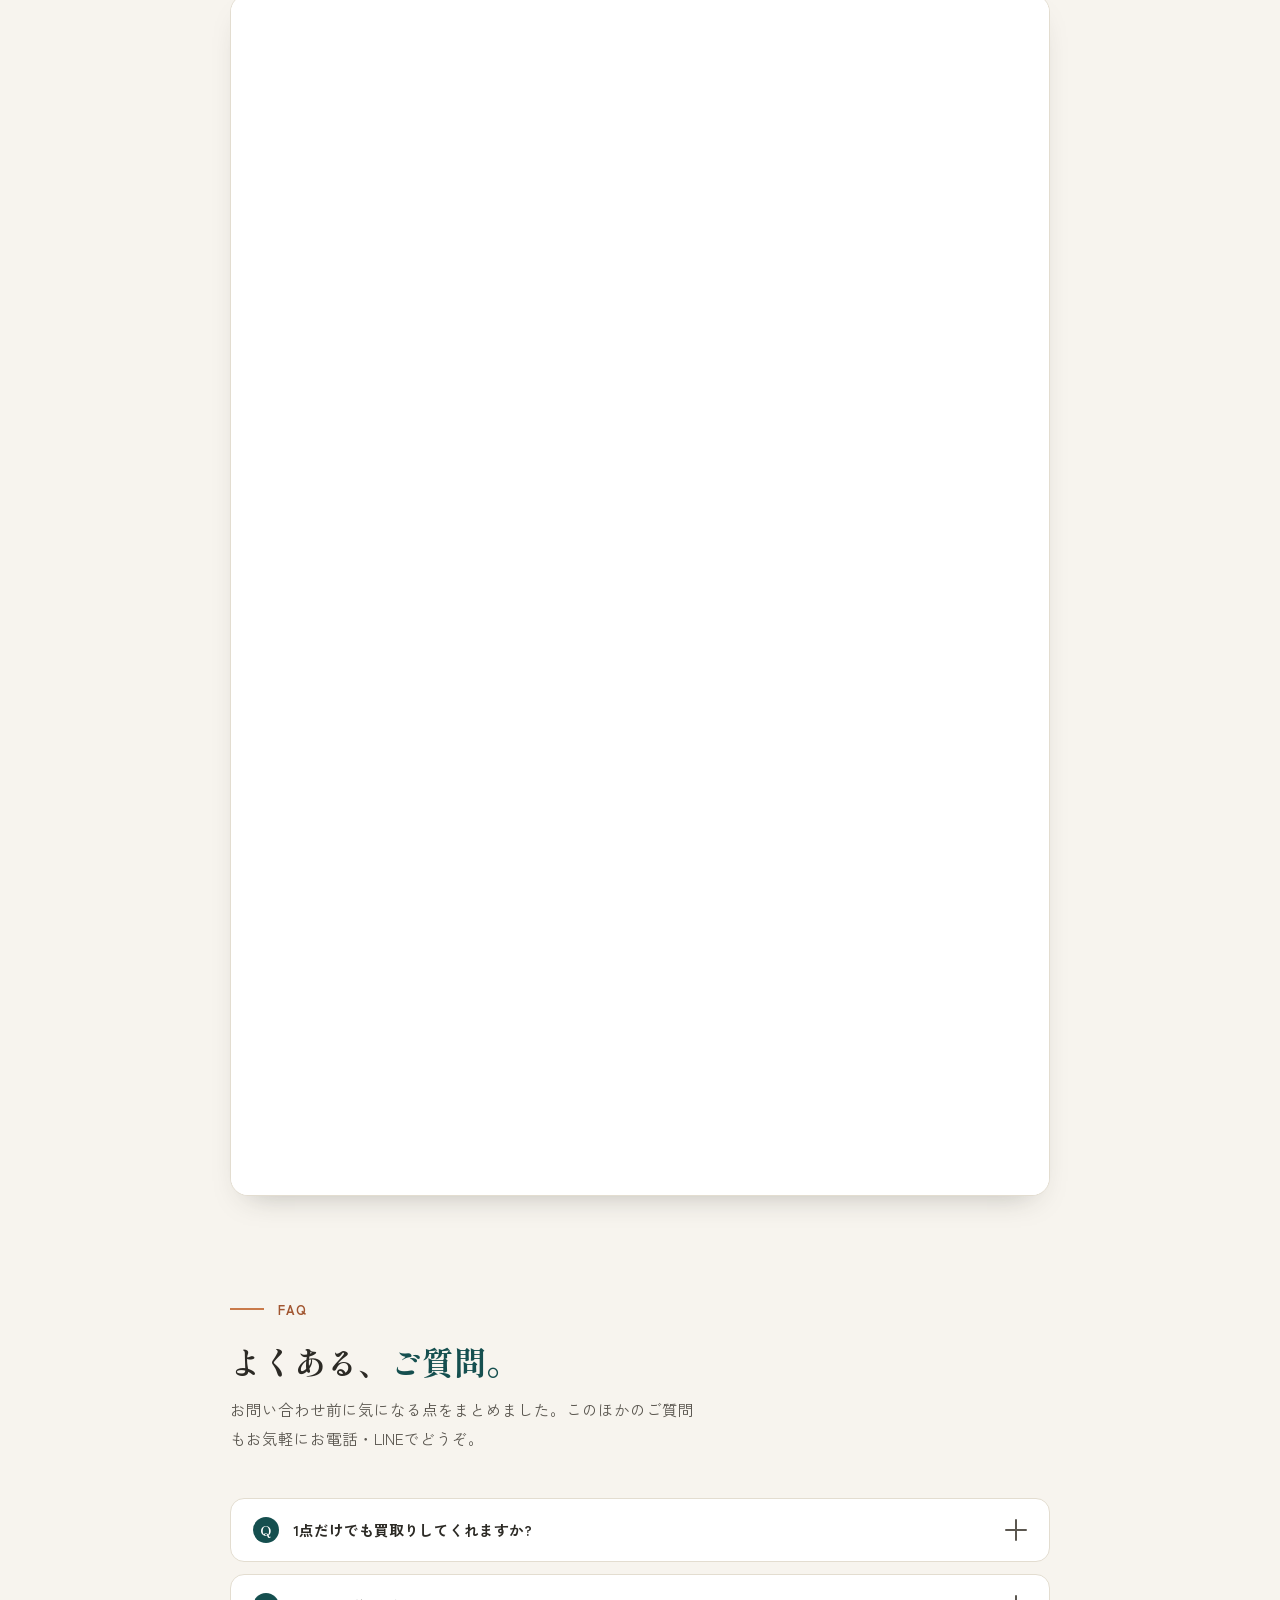
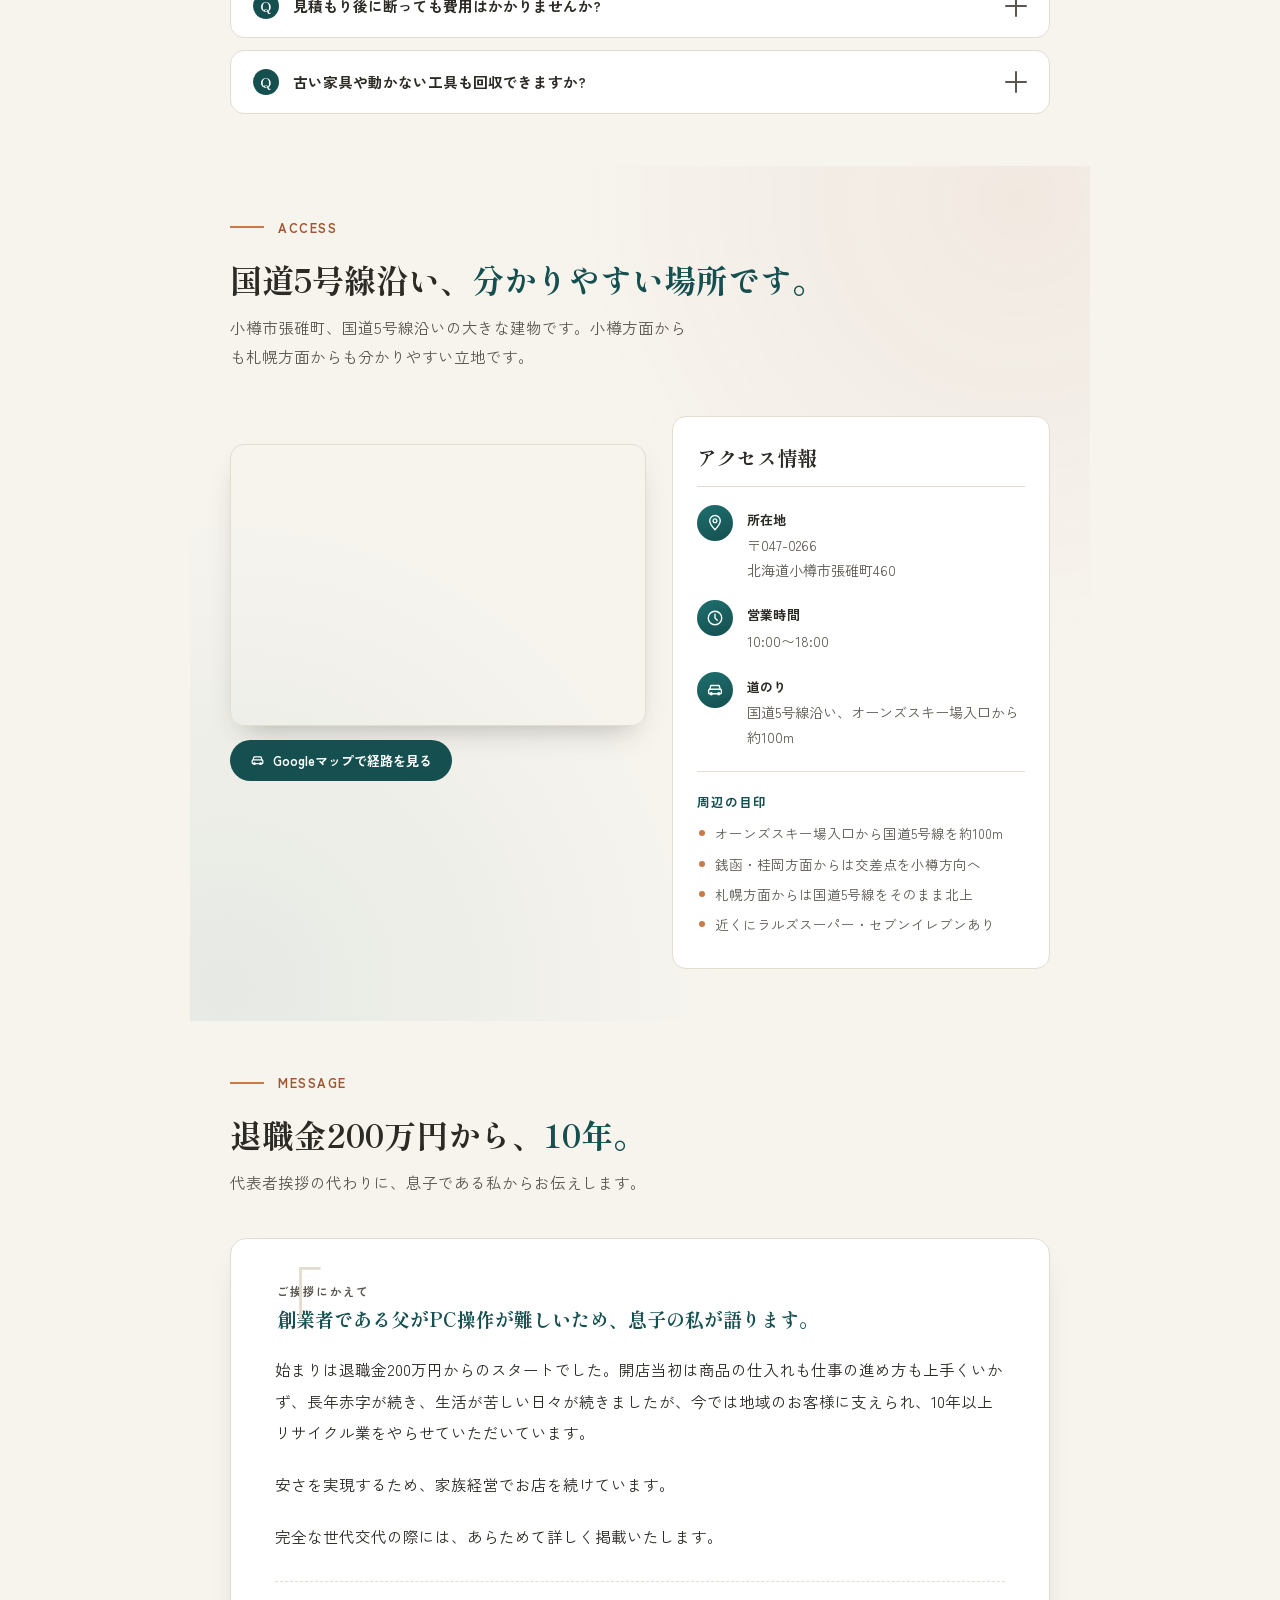
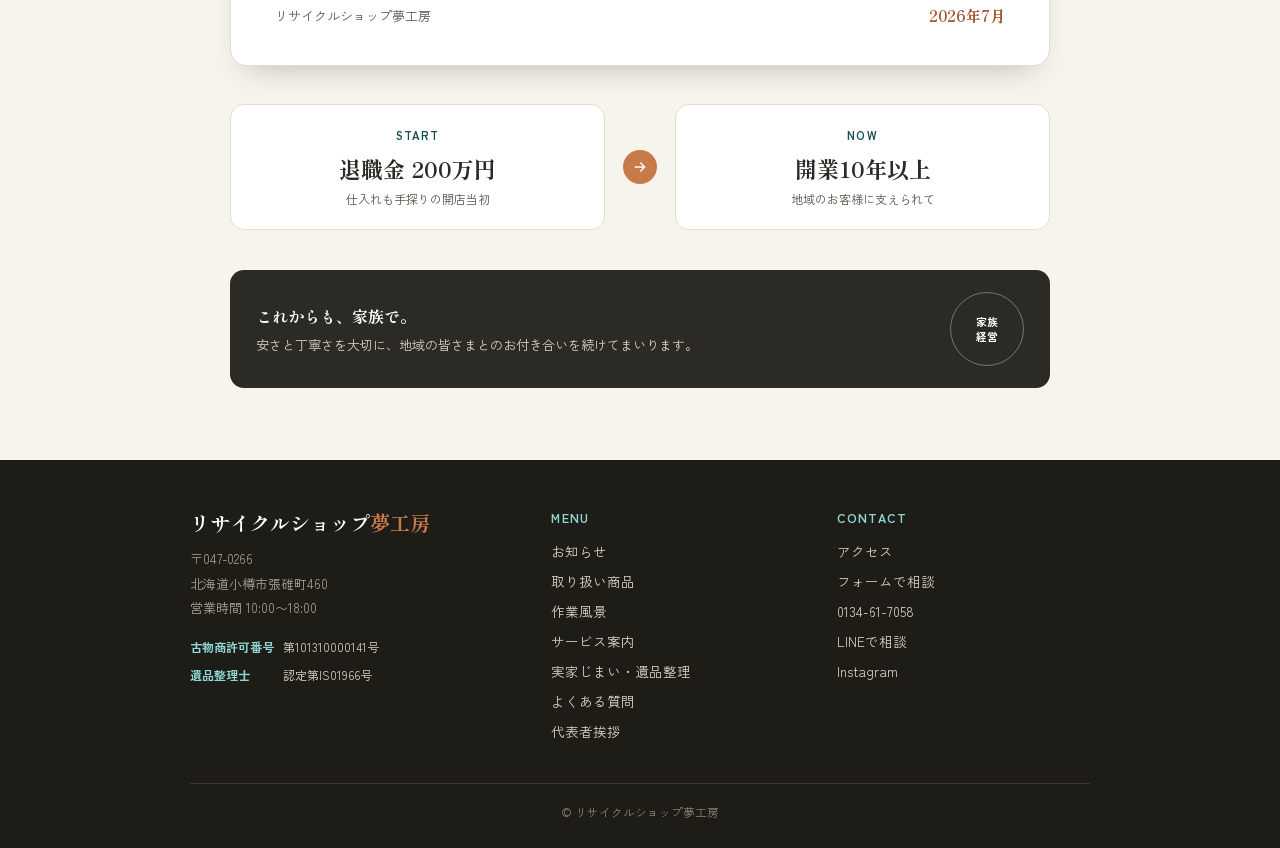
==== commit e636817b: "Deploy latest site to production Co-authored-by: Copilot <223556219+Copilot@users.noreply.github.com" ====
--- a/index.html
+++ b/index.html
@@ -9,6 +9,7 @@
 <link rel="preconnect" href="https://fonts.gstatic.com" crossorigin>
 <link href="https://fonts.googleapis.com/css2?family=Shippori+Mincho:wght@500;700&family=Zen+Kaku+Gothic+New:wght@400;500;700;900&display=swap" rel="stylesheet">
 <link rel="stylesheet" href="style.css">
+<meta name="google-site-verification" content="rtroAXNd307Yavn31q8lsHtrcAY5f3aqlFm2cc96_7s" />
 </head>
 <body>
 
@@ -17,9 +18,10 @@
       <div class="brand">リサイクルショップ<span>夢工房</span></div>
       <nav class="topnav">
         <a href="#news">お知らせ</a>
-        <a href="#items">取り扱い品目</a>
+        <a href="items.html">商品を見る</a>
         <a href="#work">作業風景</a>
         <a href="#service">サービス</a>
+        <a href="seiri.html">実家じまい・遺品整理</a>
         <a href="#faq">よくある質問</a>
         <a href="#access">アクセス</a>
         <a href="#message">代表者挨拶</a>
@@ -52,6 +54,17 @@
     </div>
   </div>
 
+  <section class="seiri-link-section" aria-label="実家じまい・遺品整理のご案内">
+    <div class="seiri-link-inner">
+      <div>
+        <span class="seiri-link-label">片付け・整理のご相談</span>
+        <h2>実家じまい・遺品整理・生前整理</h2>
+        <p>ご実家や身の回りの片付けについて、専用ページでご案内しています。</p>
+      </div>
+      <a href="seiri.html">サービス内容を見る <span aria-hidden="true">→</span></a>
+    </div>
+  </section>
+
   <!-- ============ お知らせ ============ -->
   <section id="news" class="news-section" aria-labelledby="news-heading">
     <div class="eyebrow-row"><span class="bar"></span><span class="eyebrow">NEWS</span></div>
@@ -111,6 +124,11 @@
       <div class="icon-card"><div class="icon-circle"><svg viewBox="0 0 24 24" stroke-width="1.8" stroke-linecap="round" stroke-linejoin="round"><circle cx="12" cy="12" r="9"/><circle cx="12" cy="12" r="3"/><circle cx="12" cy="12" r="0.6" fill="#fff" stroke="none"/></svg></div><div class="icon-label">レコード</div></div>
     </div>
 
+    <div class="items-page-cta">
+      <p>店内で取り扱っている商品の写真をご覧いただけます。</p>
+      <a href="items.html">取り扱い商品を写真で見る <span aria-hidden="true">→</span></a>
+    </div>
+
     <!-- ============ Instagram ============ -->
     <div class="insta-panel">
       <div class="insta-icon"><svg viewBox="0 0 24 24" stroke-width="1.8" stroke-linecap="round" stroke-linejoin="round"><rect x="3" y="3" width="18" height="18" rx="5"/><circle cx="12" cy="12" r="4"/><circle cx="17.2" cy="6.8" r="1" fill="#fff" stroke="none"/></svg></div>
@@ -166,6 +184,9 @@
         <div class="icon-card"><div class="icon-circle"><svg viewBox="0 0 24 24" stroke-width="1.8" stroke-linecap="round" stroke-linejoin="round"><path d="M3 11l9-8 9 8"/><path d="M5 10v10h14V10"/></svg></div><div class="icon-label">遺品<br>整理</div></div>
         <div class="icon-card"><div class="icon-circle"><svg viewBox="0 0 24 24" stroke-width="1.8" stroke-linecap="round" stroke-linejoin="round"><path d="M4 4l16 16M4 20L20 4"/><circle cx="12" cy="12" r="9"/></svg></div><div class="icon-label">適正<br>処分</div></div>
         <div class="icon-card"><div class="icon-circle"><svg viewBox="0 0 24 24" stroke-width="1.8" stroke-linecap="round" stroke-linejoin="round"><path d="M12 21s-7-4.5-7-10a5 5 0 019-3 5 5 0 019 3c0 5.5-7 10-7 10z"/></svg></div><div class="icon-label">安心の<br>サポート</div></div>
+      </div>
+      <div class="work-seiri-cta">
+        <a href="seiri.html">実家じまい・遺品整理のご案内を見る <span aria-hidden="true">→</span></a>
       </div>
     </div>
   </section>
@@ -349,9 +370,10 @@
       <div class="sf-col">
         <h4>MENU</h4>
         <a href="#news">お知らせ</a>
-        <a href="#items">取り扱い品目</a>
+        <a href="items.html">取り扱い商品</a>
         <a href="#work">作業風景</a>
         <a href="#service">サービス案内</a>
+        <a href="seiri.html">実家じまい・遺品整理</a>
         <a href="#faq">よくある質問</a>
         <a href="#message">代表者挨拶</a>
       </div>
@@ -399,9 +421,10 @@
       </div>
       <nav class="mobile-menu-links">
         <a href="#news">お知らせ</a>
-        <a href="#items">取り扱い品目</a>
+        <a href="items.html">商品を見る</a>
         <a href="#work">作業風景</a>
         <a href="#service">サービス</a>
+        <a href="seiri.html">実家じまい・遺品整理</a>
         <a href="#faq">よくある質問</a>
         <a href="#access">アクセス</a>
         <a href="#message">代表者挨拶</a>
--- a/style.css
+++ b/style.css
@@ -64,6 +64,71 @@
   }
   .top-phone svg{ width:15px; height:15px; stroke:var(--teal-deep); fill:none; }
   @media (max-width:760px){ .topnav{ display:none; } }
+
+  .seiri-link-section{
+    max-width:980px;
+    margin:24px auto 0;
+    padding:0 24px;
+  }
+  .seiri-link-inner{
+    display:flex;
+    align-items:center;
+    justify-content:space-between;
+    gap:20px;
+    padding:22px 26px;
+    border:1px solid var(--line);
+    border-left:4px solid var(--rust-soft);
+    border-radius:12px;
+    background:linear-gradient(120deg, #fffefa, #f2eee4);
+    box-shadow:0 12px 26px -22px rgba(44,42,37,.4);
+  }
+  .seiri-link-label{
+    display:block;
+    margin-bottom:3px;
+    color:var(--rust);
+    font-size:11px;
+    font-weight:700;
+    letter-spacing:.08em;
+  }
+  .seiri-link-inner h2{
+    margin:0 0 3px;
+    font-size:20px;
+    line-height:1.5;
+  }
+  .seiri-link-inner p{
+    margin:0;
+    color:var(--ink-soft);
+    font-size:12px;
+    line-height:1.7;
+  }
+  .seiri-link-inner > a{
+    display:inline-flex;
+    min-height:46px;
+    flex-shrink:0;
+    align-items:center;
+    justify-content:center;
+    gap:12px;
+    padding:10px 18px;
+    border-radius:8px;
+    background:var(--teal-deep);
+    color:#fff;
+    font-size:13px;
+    font-weight:700;
+    text-decoration:none;
+  }
+  .seiri-link-inner > a:hover{ background:var(--teal); }
+  .seiri-link-inner > a span{ font-size:18px; }
+  @media (max-width:640px){
+    .topbar-inner{ padding:10px 16px; gap:8px; }
+    .brand{ font-size:15px; }
+    .top-actions{ gap:8px; }
+    .top-phone{ gap:4px; font-size:12px; }
+    .top-phone svg{ width:13px; height:13px; }
+    .seiri-link-section{ margin-top:18px; padding:0 16px; }
+    .seiri-link-inner{ align-items:stretch; flex-direction:column; gap:14px; padding:18px; }
+    .seiri-link-inner h2{ font-size:18px; }
+    .seiri-link-inner > a{ width:100%; }
+  }
 
   .sheet{
     max-width:900px;
@@ -148,6 +213,8 @@
   @media (max-width:640px){
     .hero-wrap{ padding:18px 16px 0; }
     .hero{
+      width:100%;
+      min-width:0;
       border-radius:14px;
       aspect-ratio:16 / 9.2;
       max-height:420px;
@@ -258,6 +325,33 @@
   .icon-circle{ width:52px; height:52px; border-radius:50%; background:linear-gradient(160deg, var(--teal) 0%, var(--teal-deep) 100%); display:flex; align-items:center; justify-content:center; }
   .icon-circle svg{ width:26px; height:26px; stroke:#fff; fill:none; }
   .icon-label{ font-size:12px; font-weight:700; color:var(--ink); letter-spacing:.02em; line-height:1.4; }
+  .items-page-cta{
+    margin-top:32px;
+    padding:22px 24px;
+    border:1px solid var(--line);
+    border-radius:14px;
+    background:rgba(255,255,255,0.72);
+    display:flex;
+    align-items:center;
+    justify-content:space-between;
+    gap:18px;
+  }
+  .items-page-cta p{ margin:0; color:var(--ink-soft); font-size:13px; line-height:1.7; }
+  .items-page-cta a{
+    display:inline-flex;
+    flex-shrink:0;
+    align-items:center;
+    gap:12px;
+    padding:12px 18px;
+    border-radius:8px;
+    background:var(--teal-deep);
+    color:#fff;
+    font-size:13px;
+    font-weight:700;
+    text-decoration:none;
+  }
+  .items-page-cta a:hover{ background:var(--teal); }
+  .items-page-cta a span{ font-size:18px; }
   @media (max-width:640px){
     .buy-hero{ grid-template-columns:1fr; gap:18px; padding:16px 14px; }
     .buy-badge{ font-size:11px; }
@@ -266,6 +360,8 @@
     .buy-copy p{ font-size:12.5px; line-height:1.75; }
     .buy-image-wrap{ min-height:180px; }
     .icon-strip{ grid-template-columns:repeat(3,1fr); }
+    .items-page-cta{ align-items:stretch; flex-direction:column; padding:18px; }
+    .items-page-cta a{ justify-content:center; }
   }
 
   /* ============ Service panels ============ */
@@ -511,11 +607,31 @@
     stroke-linejoin:round;
   }
   .ba-icons{ margin-top:22px; display:grid; grid-template-columns:repeat(4,1fr); gap:14px; }
+  .work-seiri-cta{ display:flex; margin-top:28px; justify-content:center; }
+  .work-seiri-cta a{
+    display:inline-flex;
+    min-height:48px;
+    padding:12px 22px;
+    align-items:center;
+    justify-content:center;
+    gap:10px;
+    border-radius:999px;
+    background:var(--teal-deep);
+    color:#fff;
+    font-size:14px;
+    font-weight:700;
+    text-align:center;
+    text-decoration:none;
+    transition:background-color .18s ease, transform .18s ease;
+  }
+  .work-seiri-cta a:hover{ transform:translateY(-2px); background:var(--teal); }
+  .work-seiri-cta a span{ font-size:18px; }
   @media (max-width:640px){
     .ba-frame{ grid-template-columns:1fr; gap:12px; }
     .ba-compare-divider{ width:42px; height:42px; }
     .ba-compare-divider svg{ width:18px; height:18px; }
     .ba-icons{ grid-template-columns:repeat(2,1fr); }
+    .work-seiri-cta a{ width:100%; padding-inline:14px; font-size:13px; }
   }
 
   /* ============ Instagram block ============ */
